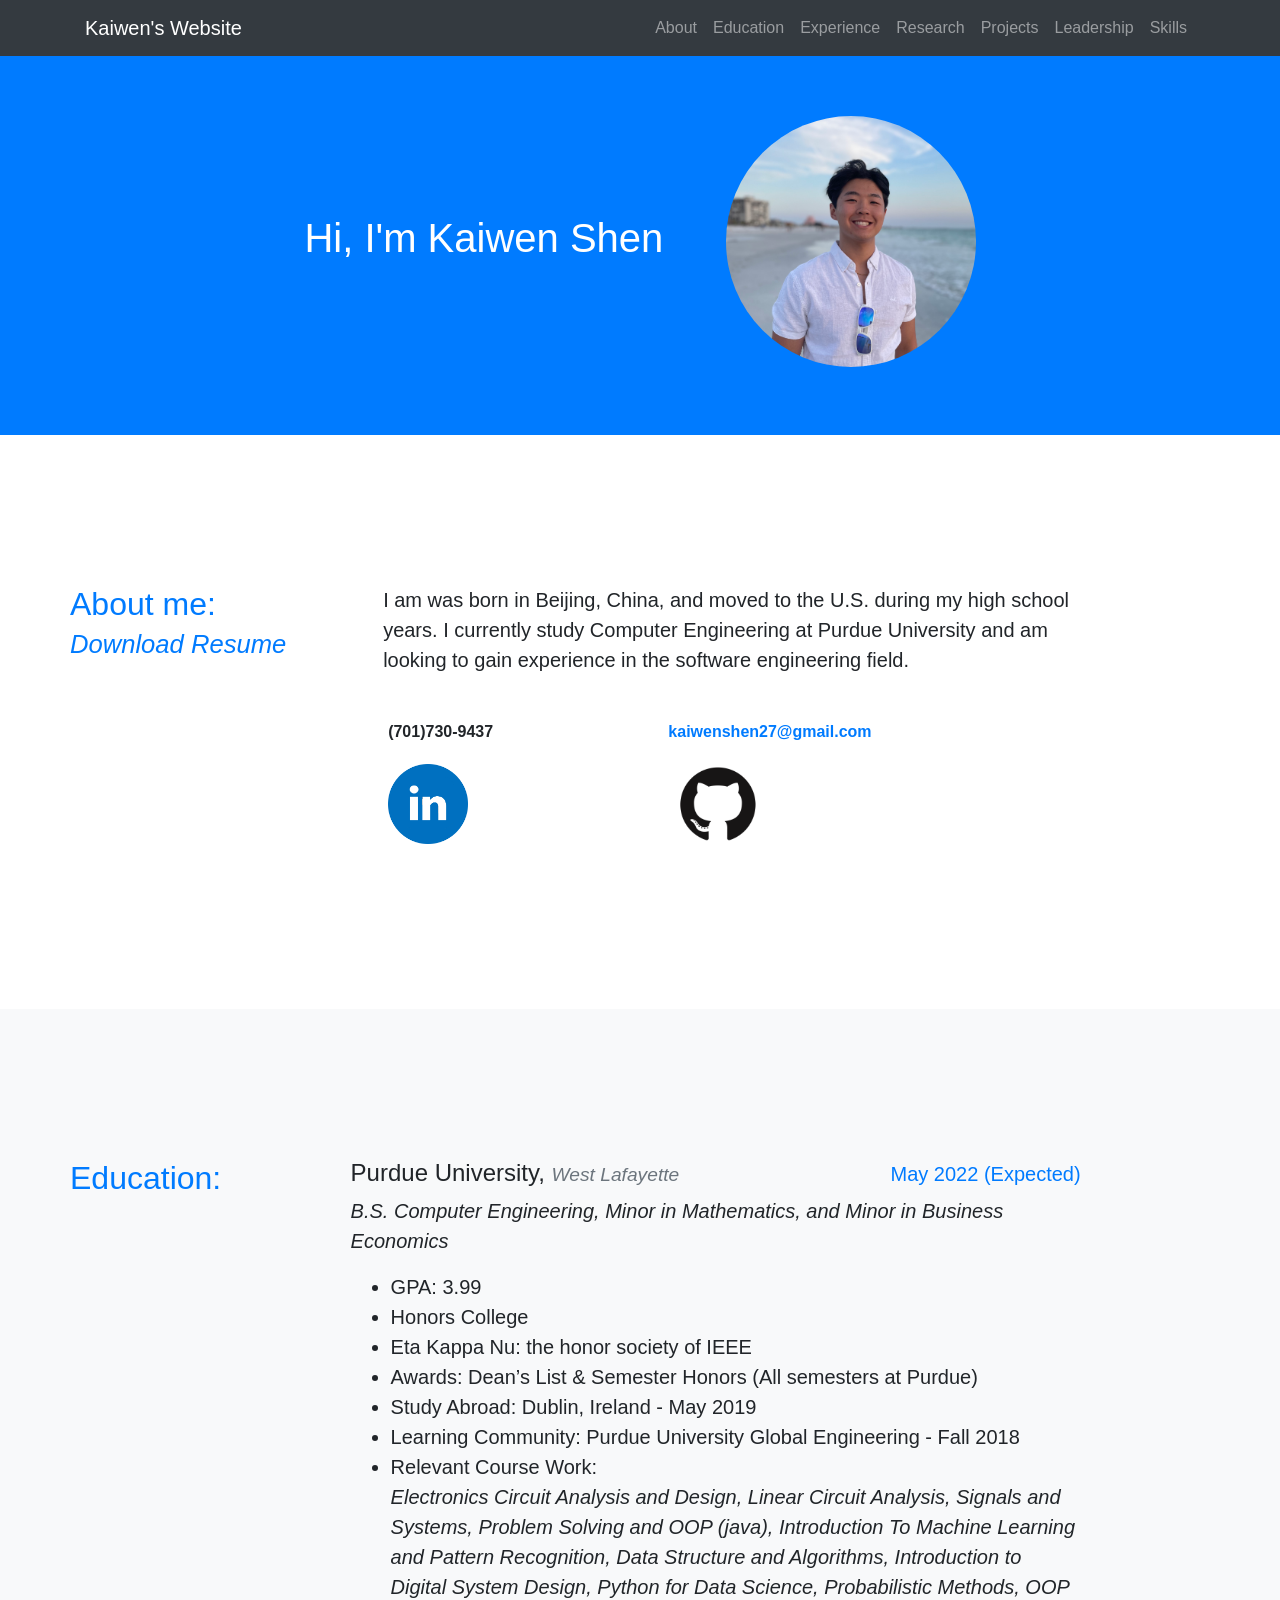
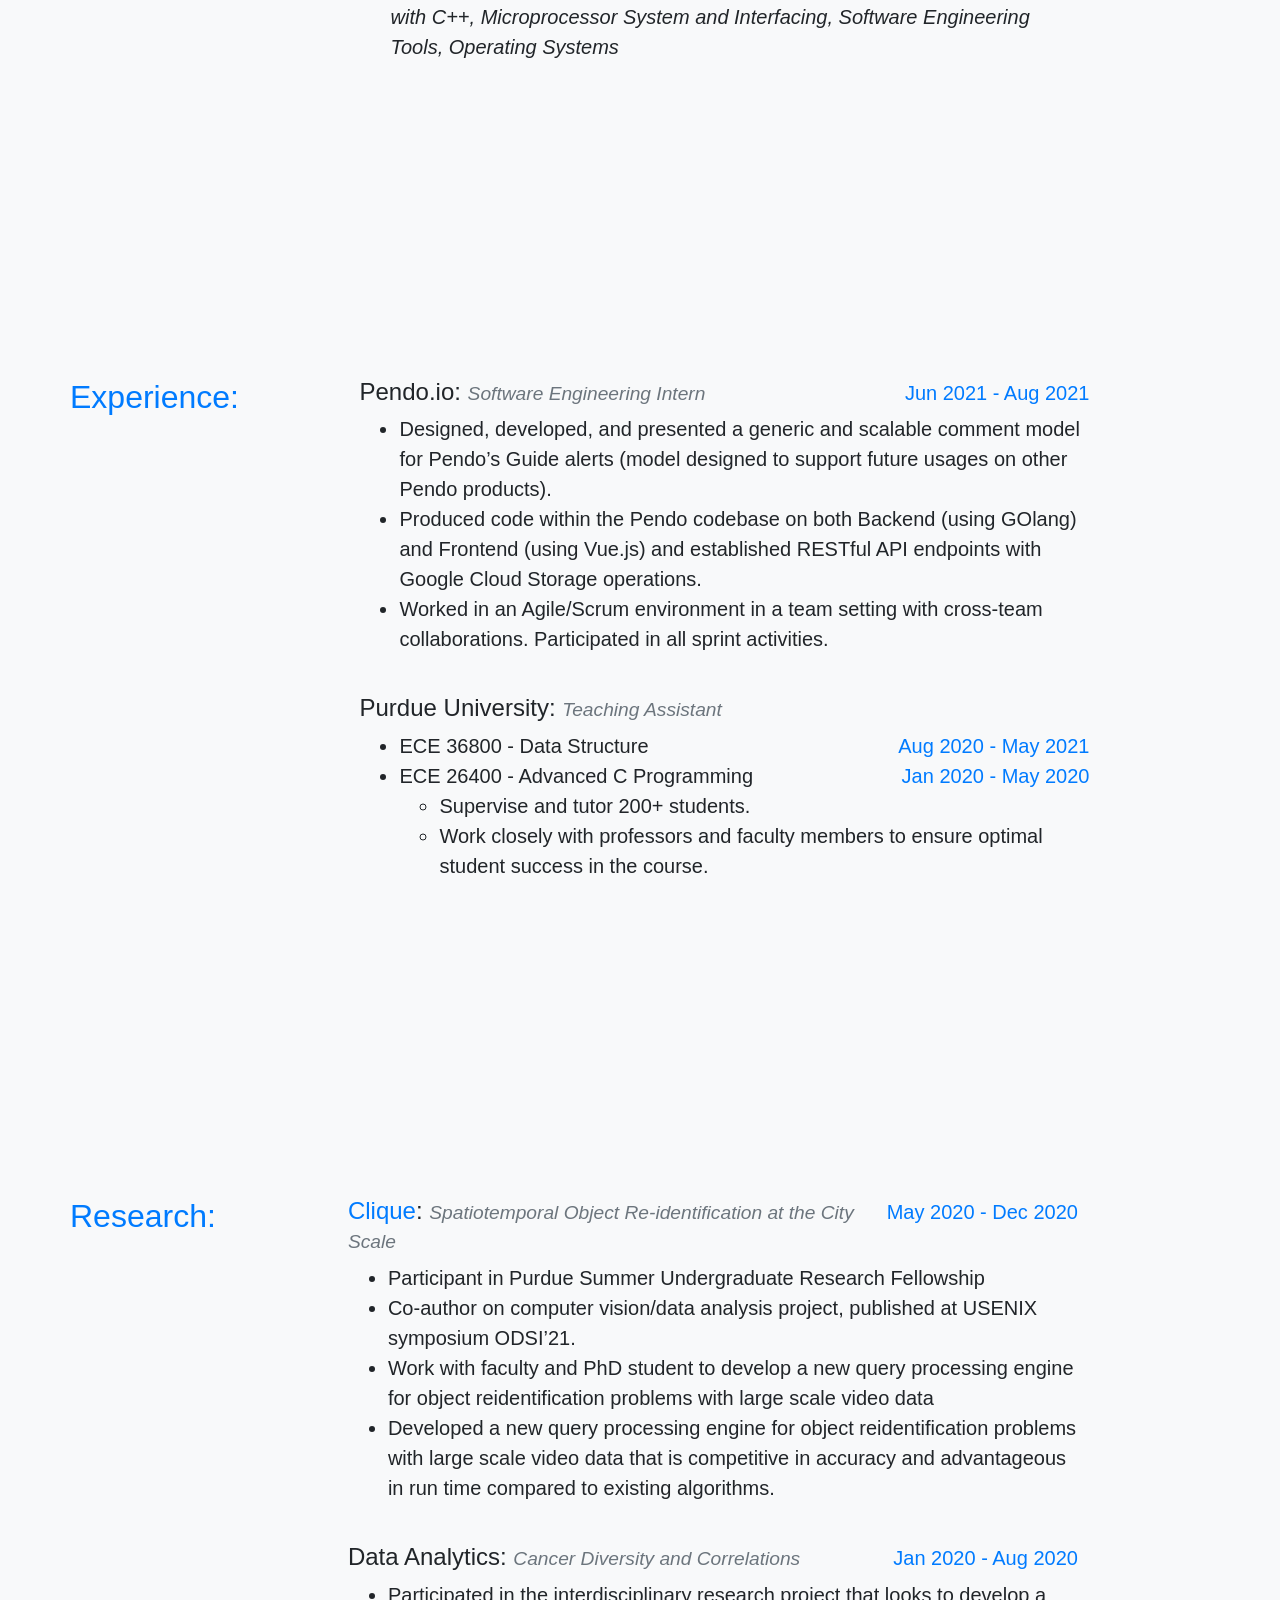
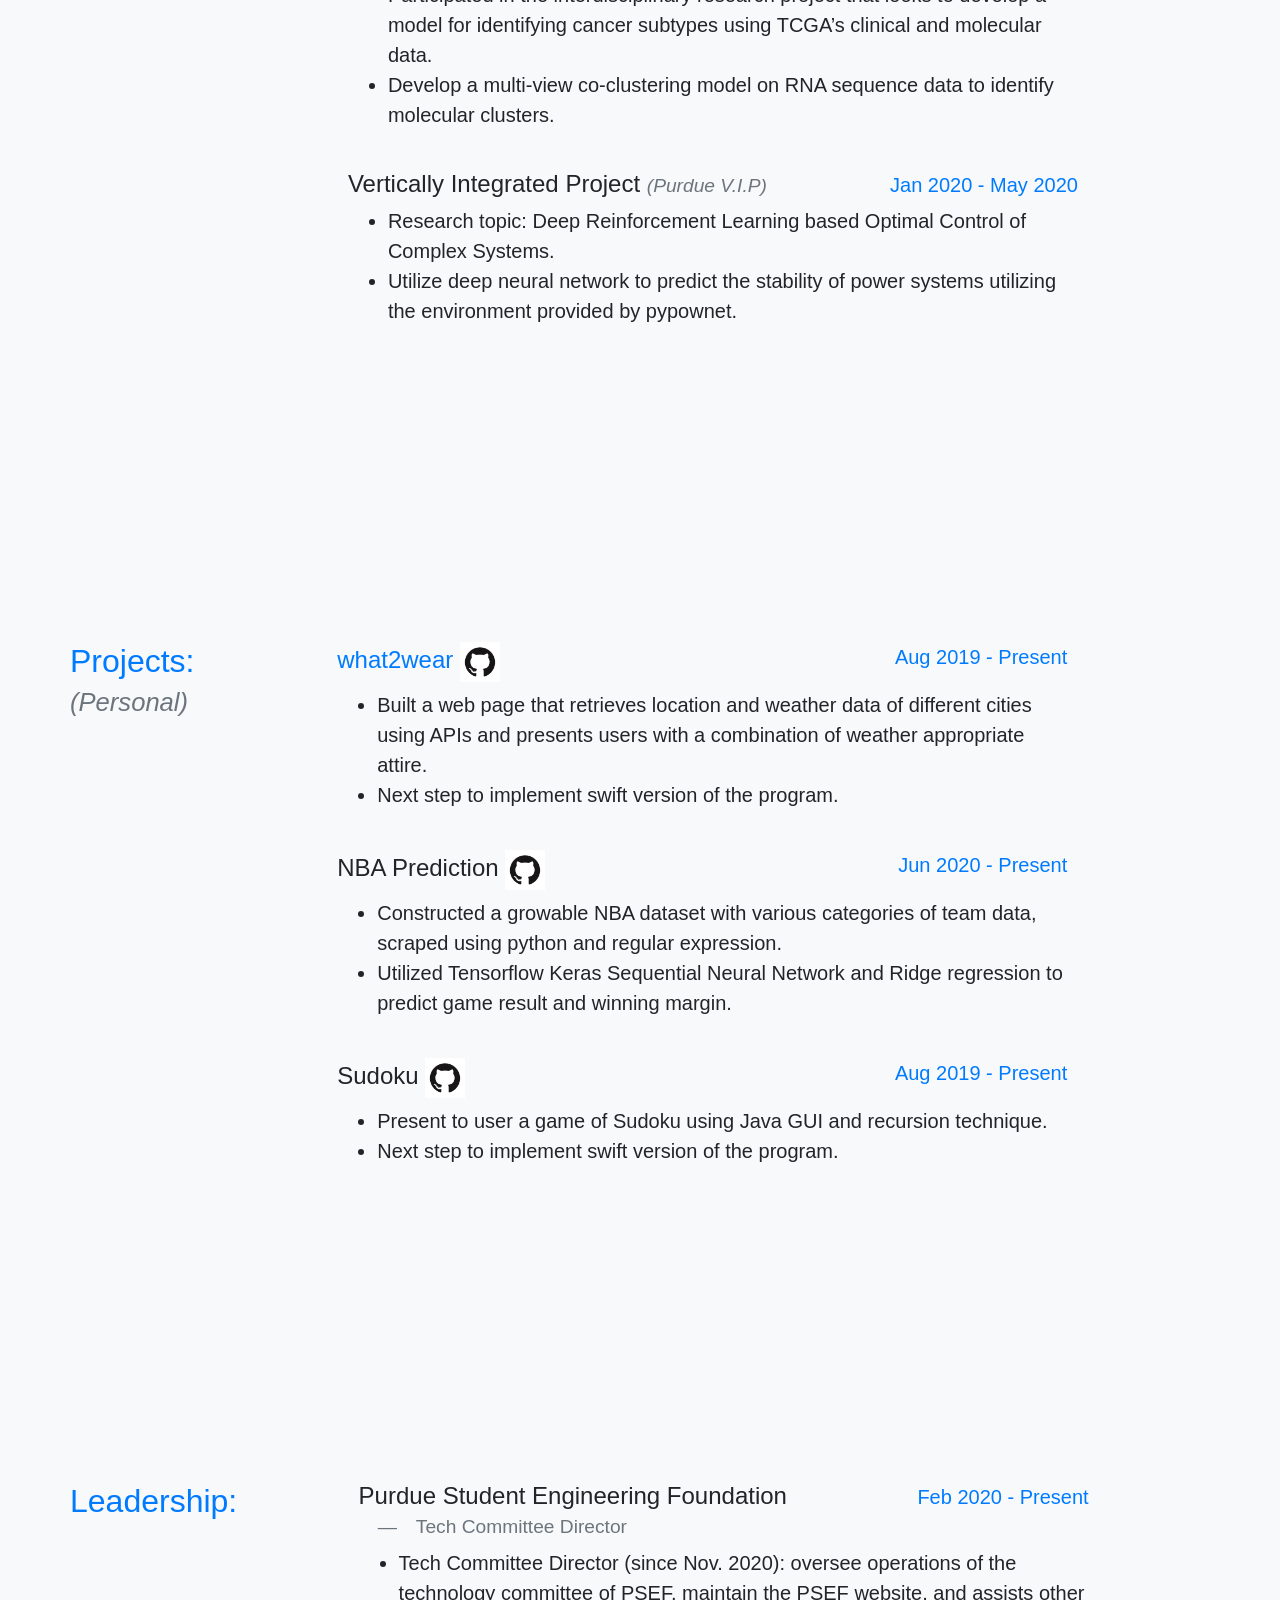
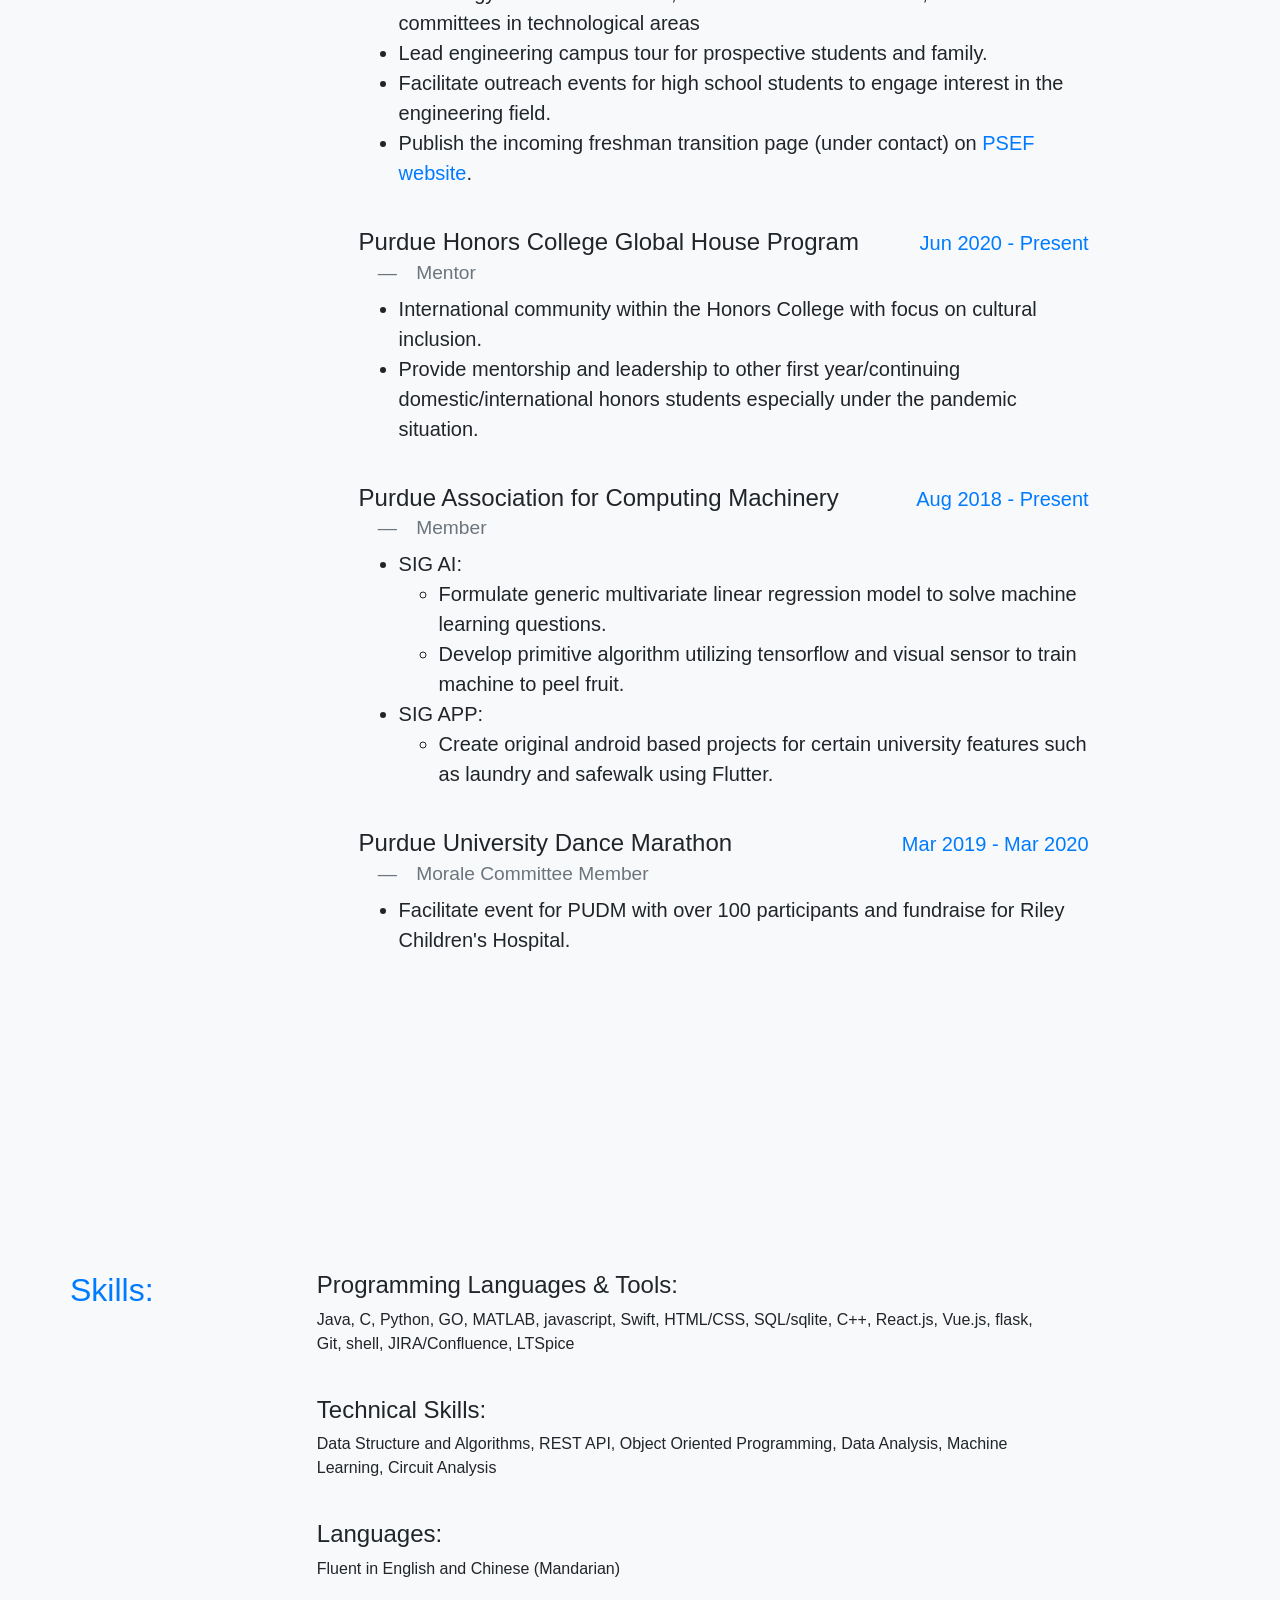
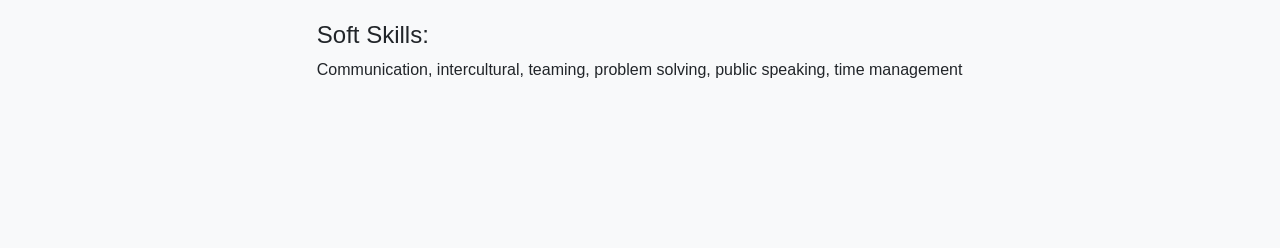
==== index.html @ 3e539818 "organized files" ====
<!DOCTYPE html>
<html lang="en">

<head>

  <meta charset="utf-8">
  <meta name="viewport" content="width=device-width, initial-scale=1, shrink-to-fit=no">
  <meta name="description" content="">
  <meta name="author" content="">

  <title>Kaiwen Shen</title>

  <!-- Bootstrap core CSS -->
  <link href="style/bootstrap.min.css" rel="stylesheet">
  <link href="style/index.css" rel="stylesheet">
  <!-- Custom styles for this template -->
  <link href="style/scrolling-nav.css" rel="stylesheet">

</head>

<body id="page-top">

  <!-- Navigation -->
  <nav class="navbar navbar-expand-lg navbar-dark bg-dark fixed-top" id="mainNav">
    <div class="container">
      <a class="navbar-brand js-scroll-trigger" href="#page-top">Kaiwen's Website</a>
      <button class="navbar-toggler" type="button" data-toggle="collapse" data-target="#navbarResponsive" aria-controls="navbarResponsive" aria-expanded="false" aria-label="Toggle navigation">
        <span class="navbar-toggler-icon"></span>
      </button>
      <div class="collapse navbar-collapse" id="navbarResponsive">
        <ul class="navbar-nav ml-auto">
          <li class="nav-item">
            <a class="nav-link js-scroll-trigger" href="#about">About</a>
          </li>
          <li class="nav-item">
            <a class="nav-link js-scroll-trigger" href="#education">Education</a>
          </li>
          <li class="nav-item">
            <a class="nav-link js-scroll-trigger" href="#experience">Experience</a>
          </li>
          <li class="nav-item">
            <a class="nav-link js-scroll-trigger" href="#research">Research</a>
          </li>
          <li class="nav-item">
            <a class="nav-link js-scroll-trigger" href="#projects">Projects</a>
          </li>
          <li class="nav-item">
            <a class="nav-link js-scroll-trigger" href="#leadership">Leadership</a>
          </li>
          <li class="nav-item">
            <a class="nav-link js-scroll-trigger" href="#skills">Skills</a>
          </li>
        </ul>
      </div>
    </div>
  </nav>

 
  <header class="bg-primary text-white">
    <!--<aside><a href="js/myPic.JPG">
          <img src="js/myPic.JPG" atl="profile image" width = 300 align="right">
          </a></aside>-->
    <div class="container text-center">
      
      <h1> Hi, I'm Kaiwen Shen &emsp;
          <img style="border-radius: 100%;"src="files/profile.jpg" atl="profile image" width=250>
          </h1>
    </div>
  </header>

  <section id="about">
    <div class="container">
      <div class="row">
        <h2 class="text-primary">About me:<br><em><small class="text-secondary"><a href="files/KaiwenShen0821.pdf" download>Download Resume</a></small></em></h2>
        <div class="col-lg-8 mx-auto">
          
          <p class="lead">I am was born in Beijing, China, and moved to the U.S. during my high school years. I currently study Computer Engineering at Purdue University and am looking to gain experience in the software engineering field. </p>
          
          <br>
          <table cellpadding="5" width="800">
            <thead>
              <tr>
                <th>(701)730-9437<emsp></th>
                <th><a href="mailto:kaiwenshen27@gmail.com">kaiwenshen27@gmail.com</a><emsp></th>
              </tr>
              <tr>
                <th><a href="https://www.linkedin.com/in/kaiwenshen1/" target = "_blank"><img src="files/LinkedIn.png" alt = "linkedin logo"width="80"></a><emsp></th>
                <th><a href="https://github.com/k-shen" target = "_blank"><img src="files/github.png" alt="github logo" width="100"></a><emsp></th>
              </tr>
            </thead>
          </table>
        </div>
      </div>
    </div>
  </section>

  <section id="education" class="bg-light">
    <div class="container">
      <div class="row">
        <h2 class="text-primary">Education:</h2>
        <div class="col-lg-8 mx-auto">
          <div class="lead">
            <span class="float-xl-right text-primary">May 2022 (Expected)</span>
            <h4>Purdue University, <em><small class="text-secondary">West Lafayette</small></em></h4>
            <p class="text-left"><em>B.S. Computer Engineering, Minor in Mathematics, and Minor in Business Economics</em></p>
            <div class="lead">
              <ul>
                <li>GPA: 3.99</li>
                <li>Honors College</li>
                <li>Eta Kappa Nu: the honor society of IEEE</li>
                <li>Awards:  Dean’s List & Semester Honors (All semesters at Purdue)</li>
                <li>Study Abroad:  Dublin, Ireland - May 2019</li>
                <li>Learning Community:  Purdue University Global Engineering - Fall 2018</li>
                <li>Relevant Course Work: </li>
                <p><em>Electronics Circuit Analysis and Design, Linear Circuit Analysis, Signals and Systems, Problem Solving and OOP (java), 
                Introduction To Machine Learning and Pattern Recognition, Data Structure and Algorithms, Introduction to Digital System Design, Python for Data Science, 
                Probabilistic Methods, OOP with C++, Microprocessor System and Interfacing, Software Engineering Tools, Operating Systems</em></p>
              </ul>
            </div>
          </div>
        </div>
      </div>
    </div>
  </section>

  <section id="experience" class="bg-light">
    <div class="container">
      <div class="row">
        <h2 class="text-primary">Experience:</h2>
        <div class="col-lg-8 mx-auto">
          <div class="lead">
            <span class="float-xl-right text-primary">Jun 2021 - Aug 2021</span>
            <h4>Pendo.io:  <em><small class="text-secondary">Software Engineering Intern</small></em></h4>
            <ul>
              <li>Designed, developed, and presented a generic and scalable comment model for Pendo’s Guide alerts (model designed to support future usages on other Pendo products).</li>
              <li>Produced code within the Pendo codebase on both Backend (using GOlang) and Frontend (using Vue.js) and established RESTful API endpoints with Google Cloud Storage operations.</li>
              <li>Worked in an Agile/Scrum environment in a team setting with cross-team collaborations. Participated in all sprint activities.</li>
            </ul>
          </div>
          <br>
          <div class="lead">
            <h4>Purdue University:  <em><small class="text-secondary">Teaching Assistant</small></em></h4>
            <ul>
              <li>ECE 36800 - Data Structure <span class="float-xl-right text-primary">Aug 2020 - May 2021</span> </li>
              <li>ECE 26400 - Advanced C Programming <span class="float-xl-right text-primary">Jan 2020 - May 2020</span></li> 
              
              <ul>
                <li>Supervise and tutor 200+ students.</li>
                <li>Work closely with professors and faculty members to ensure optimal student success in the course. </li>
          </div>
        </div>
      </div>
    </div>
  </section>

  <section id="research" class="bg-light">
    <div class="container">
      <div class="row">
        <h2 class="text-primary">Research:</h2>
        <div class="col-lg-8 mx-auto">
          <div class="lead">
            <span class="float-xl-right text-primary">May 2020 - Dec 2020</span>
            <h4><a href="https://arxiv.org/abs/2012.09329" target = "_blank">Clique</a>: <em><small class="text-secondary">Spatiotemporal Object Re-identification at the City Scale</small></em></h4>
            <ul>
              <li>Participant in Purdue Summer Undergraduate Research Fellowship</li>
              <li>Co-author on computer vision/data analysis project, published at USENIX symposium ODSI’21.</li>
              <li>Work with faculty and PhD student to develop a new query processing engine for object reidentification problems with large scale video data</li>
              <li>Developed a new query processing engine for object reidentification problems with large scale video data that is competitive in accuracy and advantageous in run time compared to existing algorithms. </li>
            </ul>
          </div>
          <br>
          <div class="lead">
            <span class="float-xl-right text-primary">Jan 2020 - Aug 2020</span>
            <h4>Data Analytics:  <em><small class="text-secondary">Cancer Diversity and Correlations</small></em></h4>
            
            <ul>
              <li>Participated in the interdisciplinary research project that looks to develop a model for identifying cancer subtypes using TCGA’s clinical and molecular data.</li>
              <li>Develop a multi-view co-clustering model on RNA sequence data to identify molecular clusters.</li>
            </ul>
          </div>
          <br>
          <div class="lead">
            <span class="float-xl-right text-primary">Jan 2020 - May 2020</span>
            <h4>Vertically Integrated Project <em><small class="text-secondary">(Purdue V.I.P)</small></em></h4>
            <ul>
              <li>Research topic: Deep Reinforcement Learning based Optimal Control of Complex Systems. </li>
              <li>Utilize deep neural network to predict the stability of power systems utilizing the environment provided by pypownet. </li>
            </ul>
          </div>
        </div>
      </div>
    </div>
  </section>


  <section id="projects" class="bg-light">
    <div class="container">
      <div class="row">
        <h2 class="text-primary">Projects: <br><em><small class="text-secondary">(Personal)</small></em></h2>
        <div class="col-lg-8 mx-auto">
          <div class="lead">
            <span class="float-xl-right text-primary">Aug 2019 - Present</span>
            <h4><a href='http://www.kaiwenshen.com/what2wear/' target = "_blank">what2wear</a>  <a href="https://github.com/k-shen/what2wear" target = "_blank"><img src="files/github.png" width="40" class="text-center"></a></h4>
            <ul>
              <li>Built a web page that retrieves location and weather data of different cities using APIs and presents users with a combination of weather appropriate attire.</li>
              <li>Next step to implement swift version of the program. </li>
            </ul>
          </div>

          <br>
          <div class="lead">
            <span class="float-xl-right text-primary">Jun 2020 - Present</span>
            <h4>NBA Prediction  <a href="https://github.com/k-shen/NBA_pred" target = "_blank"><img src="files/github.png" width="40" class="text-center"></a></h4>
            <ul>
              <li>Constructed a growable NBA dataset with various categories of team data, scraped using python and regular expression.</li>
              <li>Utilized Tensorflow Keras Sequential Neural Network and Ridge regression to predict game result and winning margin. </li>
            </ul>
          </div>

          <br>
          <div class="lead">
            <span class="float-xl-right text-primary">Aug 2019 - Present</span>
            <h4>Sudoku  <a href="https://github.com/k-shen/Sudoku" target = "_blank"><img src="files/github.png" width="40" class="text-center"></a></h4>
            <ul>
              <li>Present to user a game of Sudoku using Java GUI and recursion technique. </li>
              <li>Next step to implement swift version of the program. </li>
            </ul>
          </div>
        </div>
      </div>
    </div>
  </section>

  <section id="leadership" class="bg-light">
    <div class="container">
      <div class="row">
        <h2 class="text-primary">Leadership:</h2>
        <div class="col-lg-8 mx-auto">
          <div class="lead">
            <span class="float-xl-right text-primary">Feb 2020 - Present</span>
            <h4>Purdue Student Engineering Foundation<br><small class="text-secondary">&emsp;&#8212;&emsp;Tech Committee Director</small></em></h4>
            <ul>
              <li>Tech Committee Director (since Nov. 2020): oversee operations of the technology committee of PSEF, maintain the PSEF website, and assists other committees in technological areas</li>
              <li>Lead engineering campus tour for prospective students and family.</li>
              <li>Facilitate outreach events for high school students to engage interest in the engineering field.</li>
              <li>Publish the incoming freshman transition page (under contact) on <a href="https://engineering.purdue.edu/PSEF/" target = "_blank">PSEF website</a>.</li>
            </ul>
          </div>
          <br>

          <div class="lead">
            <span class="float-xl-right text-primary">Jun 2020 - Present</span>
            <h4>Purdue Honors College Global House Program<br><small class="text-secondary">&emsp;&#8212;&emsp;Mentor</small></em></h4>
            <ul>
              <li>International community within the Honors College with focus on cultural inclusion.</li>
              <li>Provide mentorship and leadership to other first year/continuing domestic/international honors students especially under the pandemic situation. </li>
            </ul>
          </div>
          <br>

          <div class="lead">
            <span class="float-xl-right text-primary">Aug 2018 - Present</span>
            
            <h4>Purdue Association for Computing Machinery<br><small class="text-secondary">&emsp;&#8212;&emsp;Member</small></em></h4>
            <ul>
              <li><strong>SIG AI:</strong> 
              <ul>
                <li>
                  Formulate generic multivariate linear regression model to solve machine learning questions.
                </li>
                <li>Develop primitive algorithm utilizing tensorflow and visual sensor to train machine to peel fruit. </li>
              </ul>
              
              <li><strong>SIG APP:</strong> 
                <ul>
                <li>
                  Create original android based projects for certain university features such as laundry and safewalk using Flutter. 
                </li>
                </ul>
              </li>
            </ul>
          </div>
          <br>
          <div class="lead">
            <span class="float-xl-right text-primary">Mar 2019 - Mar 2020</span>
            <h4>Purdue University Dance Marathon<br><small class="text-secondary">&emsp;&#8212;&emsp;Morale Committee Member</small></em></h4>
            <ul>
              <li>Facilitate event for PUDM with over 100 participants and fundraise for Riley Children's Hospital. </li>
            </ul>
          </div>
        </div>
      </div>
    </div>
  </section>

  <section id="skills" class="bg-light">
    <div class="container">
      <div class="row">
        <h2 class="text-primary">Skills:</h2>
        <div class="col-lg-8 mx-auto">
          
            <h4>Programming Languages & Tools: </h4><p>Java, C, Python, GO, MATLAB, javascript, Swift, HTML/CSS, SQL/sqlite, C++, React.js, Vue.js, flask, Git, shell, JIRA/Confluence, LTSpice</p>
            <br>
            <h4>Technical Skills: </h4><p>Data Structure and Algorithms, REST API, Object Oriented Programming, Data Analysis, Machine Learning, Circuit Analysis</p>
            <br>
            <h4>Languages: </h4><p>Fluent in English and Chinese (Mandarian)</p>
            <br>
            <h4>Soft Skills:</h4><p>Communication, intercultural, teaming, problem solving, public speaking, time management</p>
          </ul>
        </div>
      </div>
    </div>
  </section>
  <!-- Footer -->
  <!--/
  <footer class="py-5 bg-dark">
    <div class="container">
      <p class="m-0 text-center text-white">Copyright &copy; Kaiwen-Shen 2019</p>
    </div>
    /-->
    <!-- /.container -->
  </footer>

  <!-- Bootstrap core JavaScript -->
  <script src="script/jquery.min.js"></script>
  <script src="script/bootstrap.bundle.min.js"></script>

  <!-- Plugin JavaScript -->
  <script src="script/jquery.easing.min.js"></script>

  <!-- Custom JavaScript for this theme -->
  <script src="script/scrolling-nav.js"></script>

</body>

</html>
---- style/index.css ----
body, html{
    margin:0;
    padding:0;
    min-width: fit-content;
    width: 100%;
}
---- style/scrolling-nav.css ----
/*!
 * Start Bootstrap - Scrolling Nav (https://startbootstrap.com/template-overviews/scrolling-nav)
 * Copyright 2013-2019 Start Bootstrap
 * Licensed under MIT (https://github.com/BlackrockDigital/startbootstrap-scrolling-nav/blob/master/LICENSE)
 */
header {
  padding: 116px 0 60px;
}

section {
  padding: 150px 0;
}
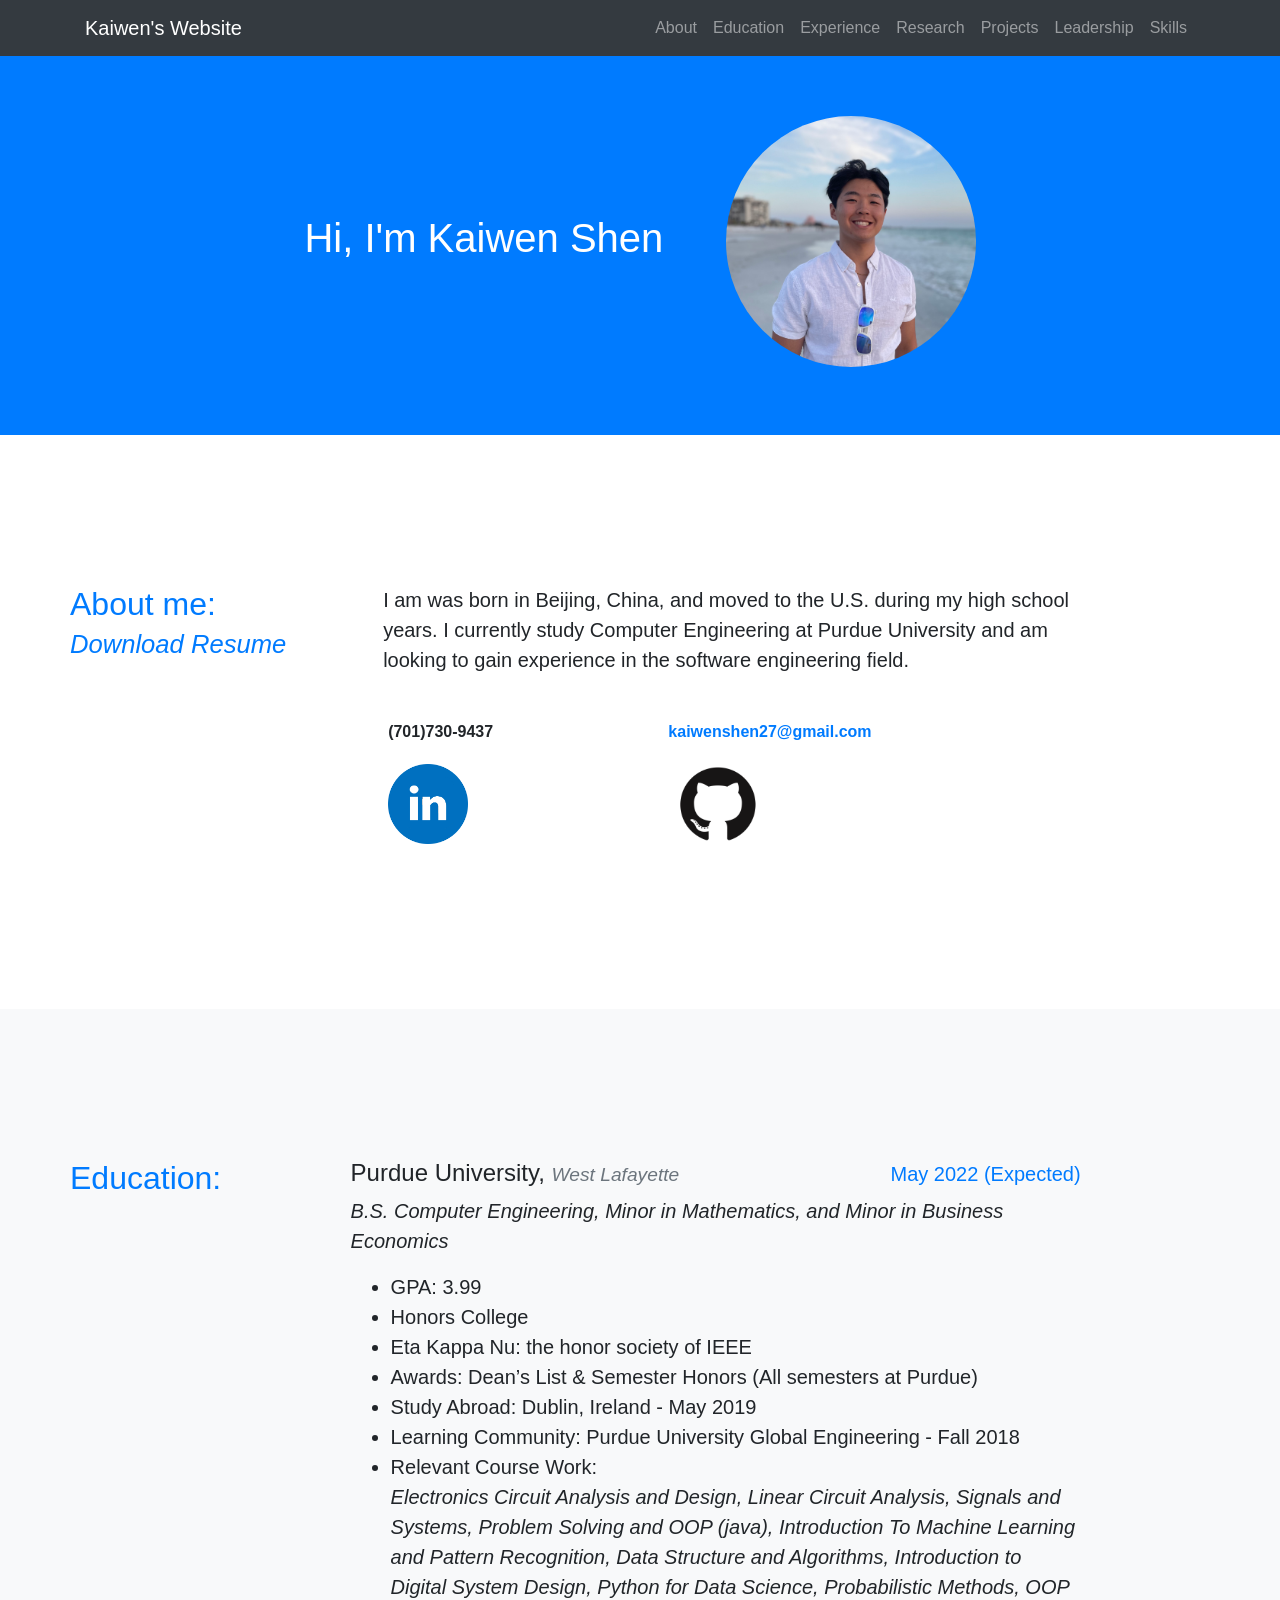
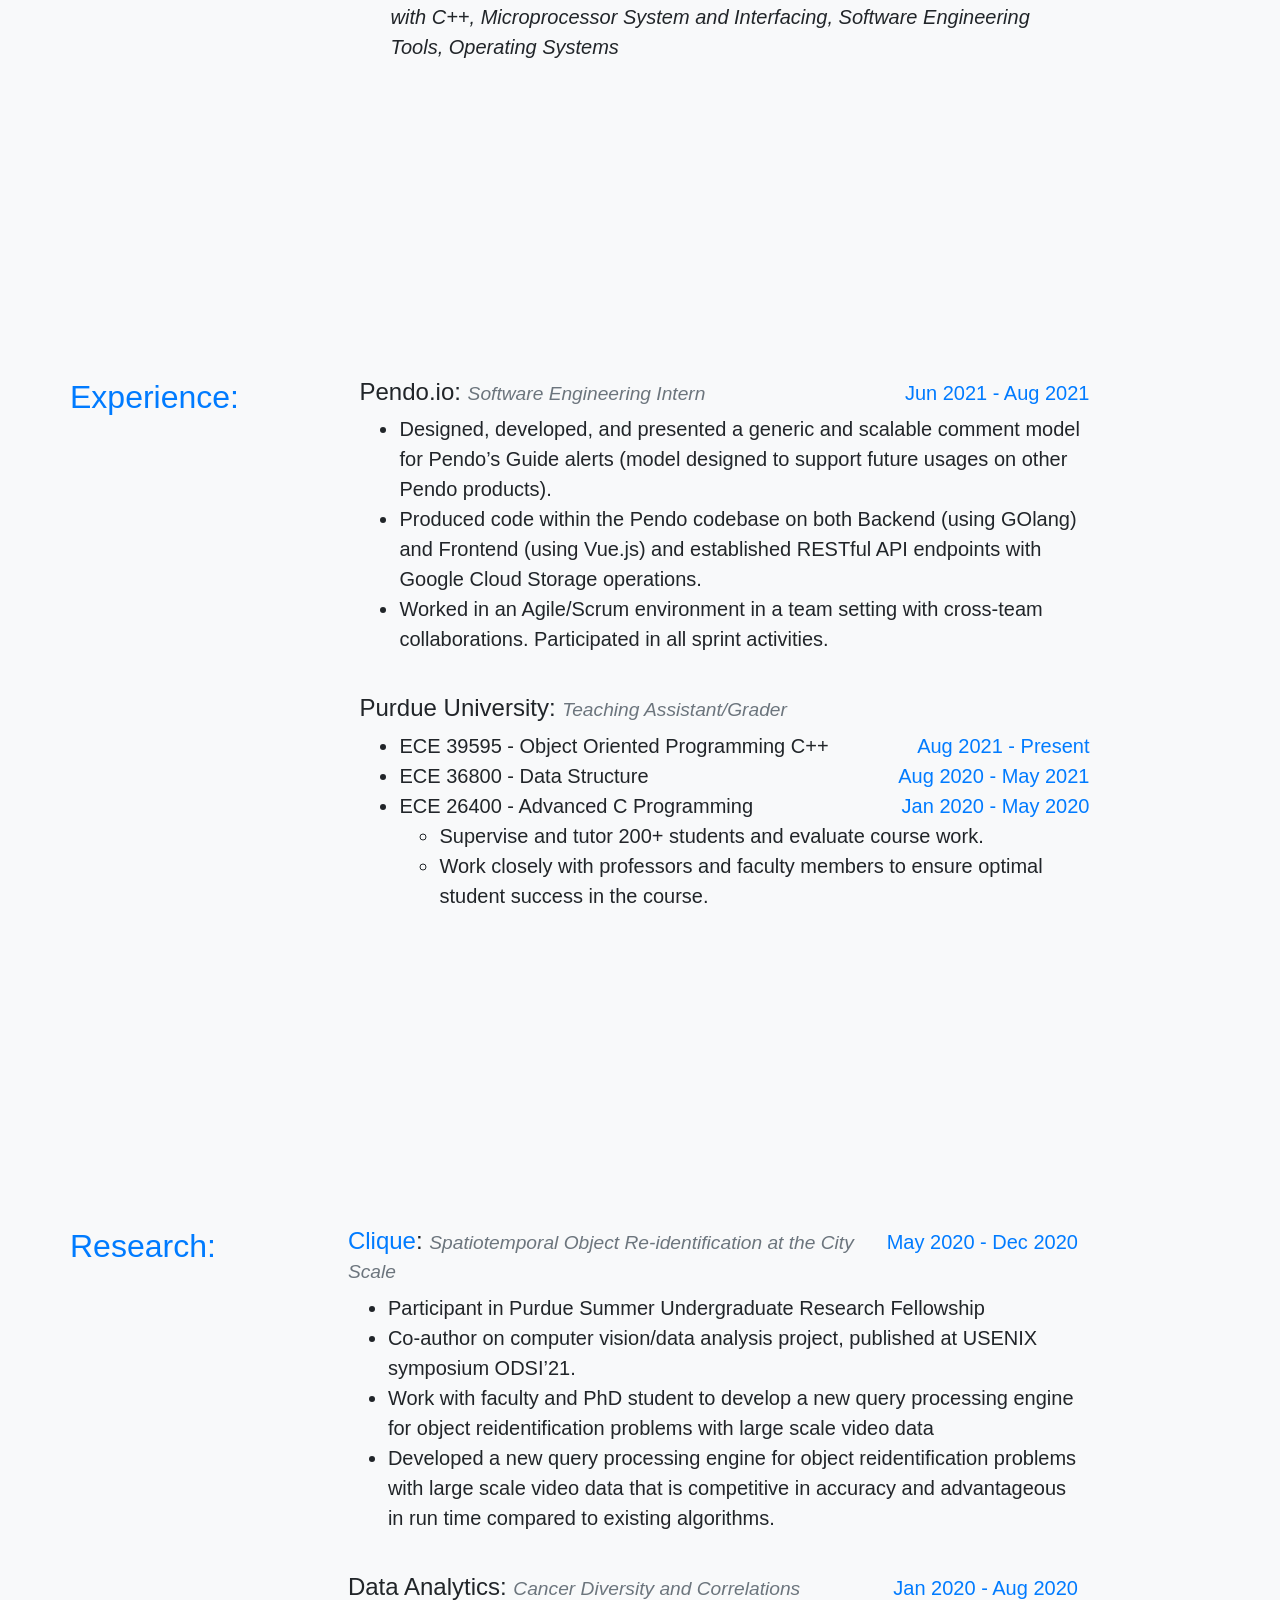
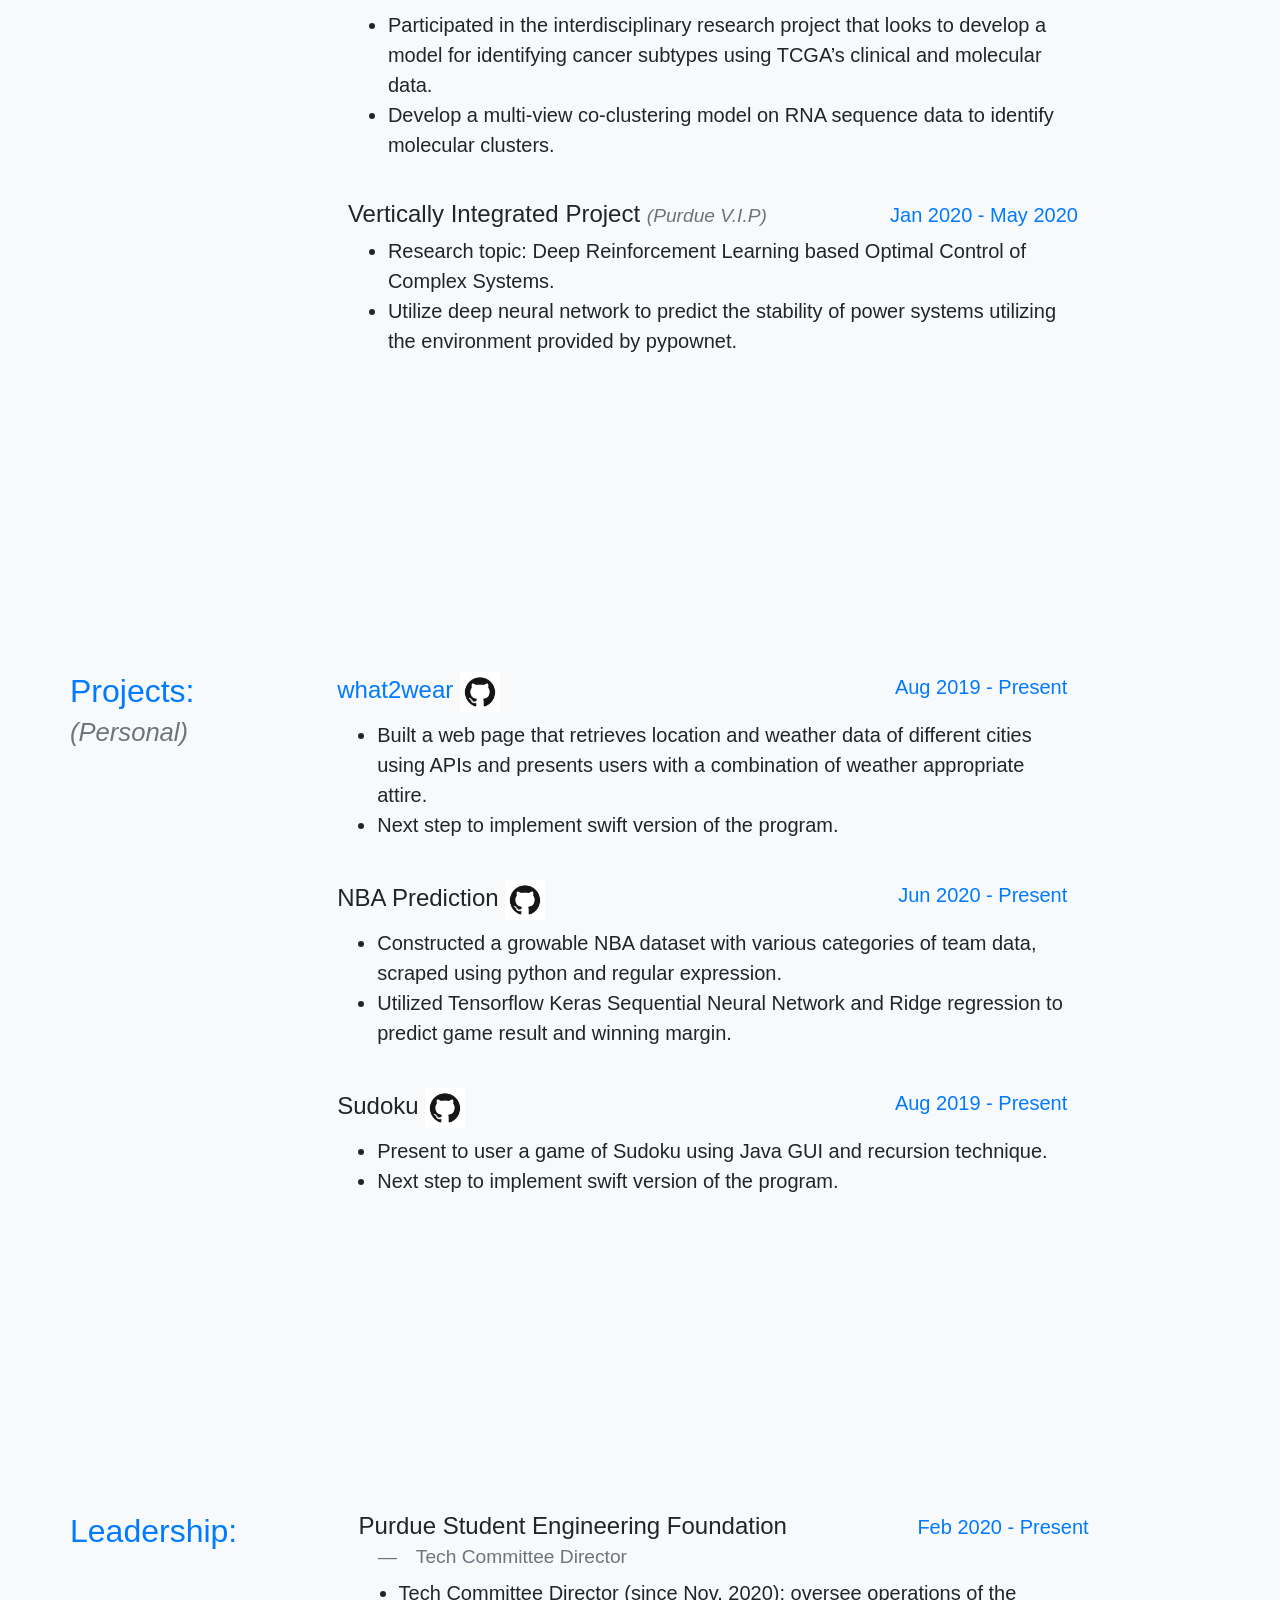
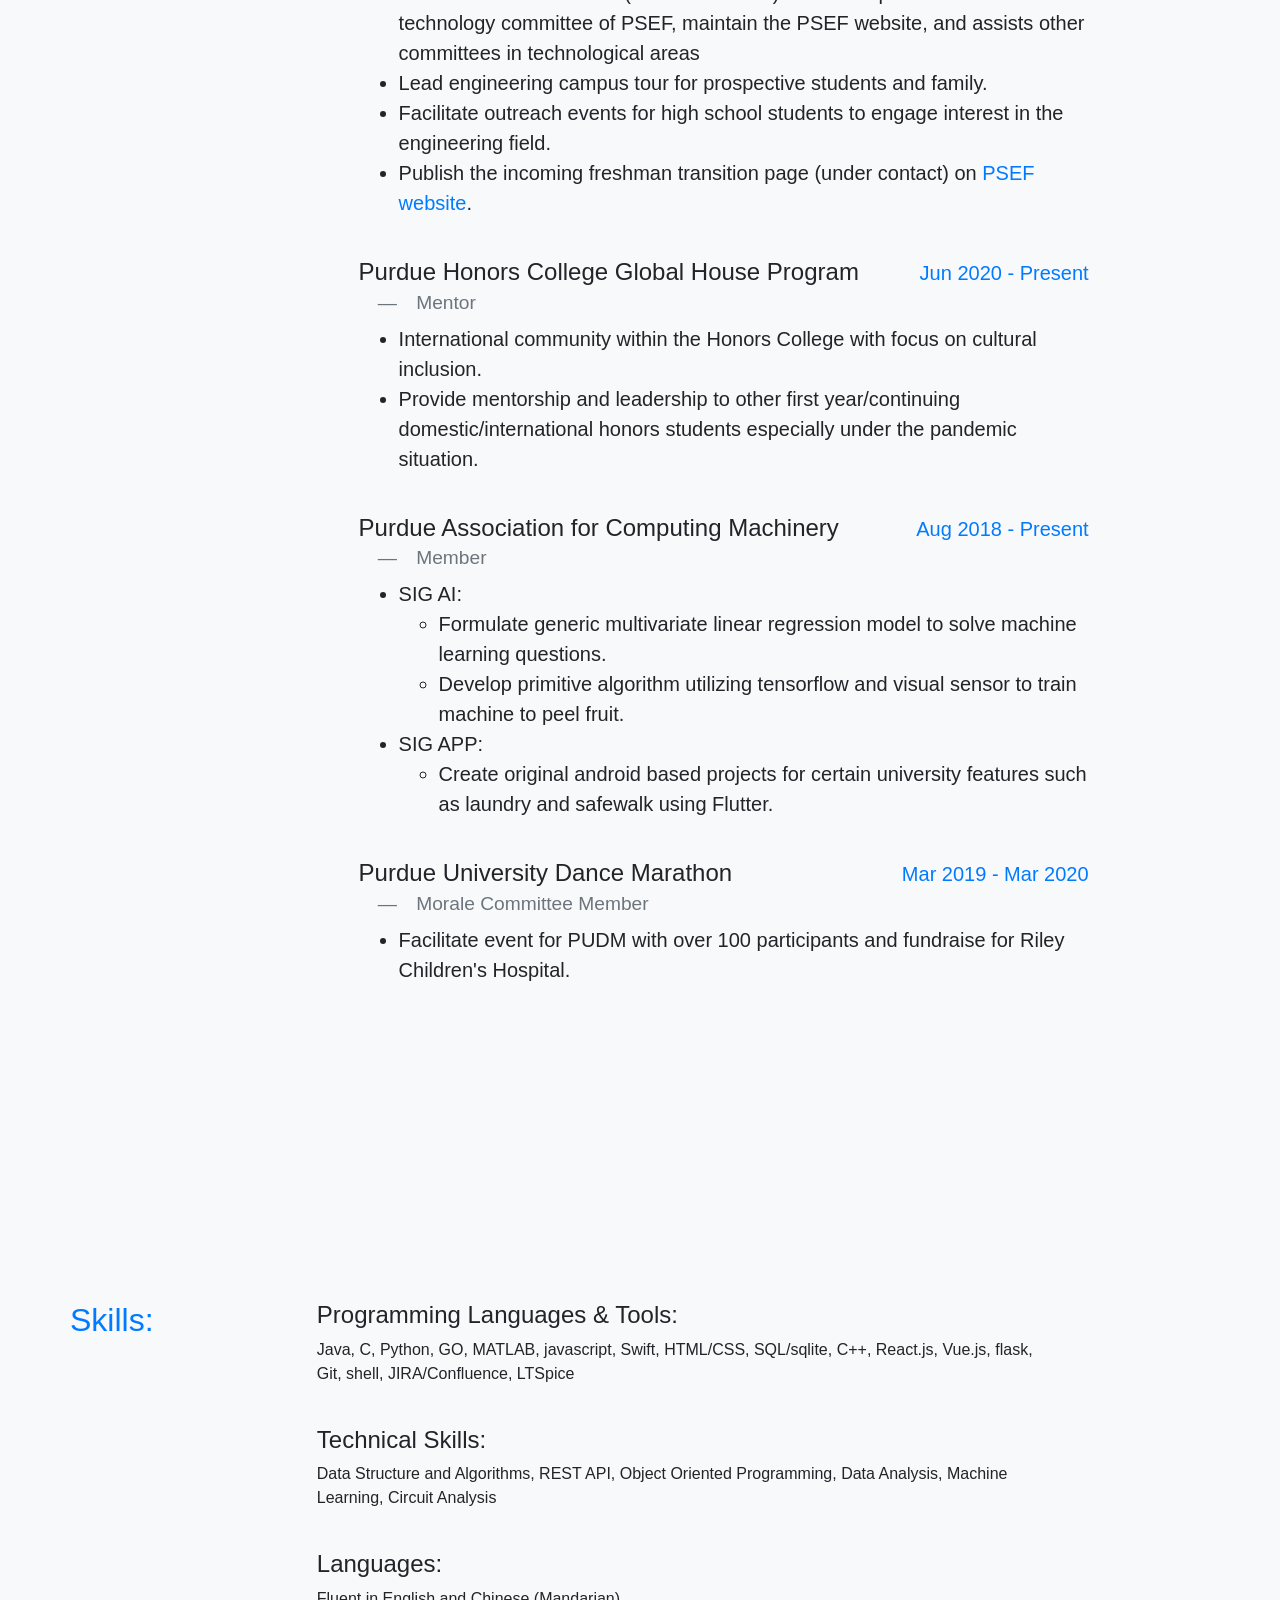
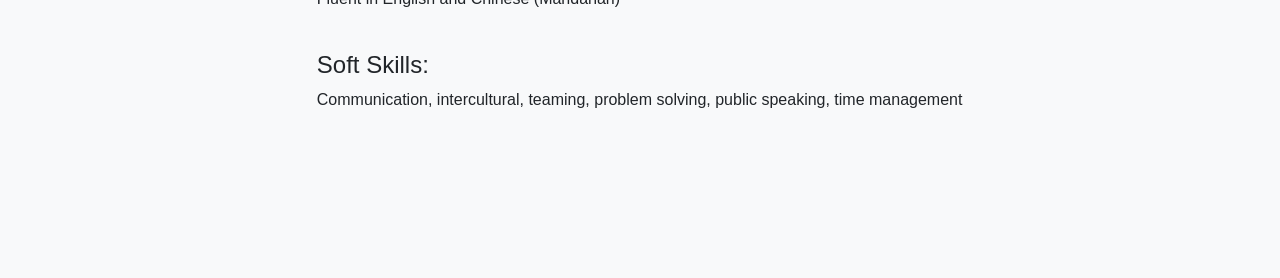
==== commit 0149425b: "updated grader info" ====
--- a/index.html
+++ b/index.html
@@ -139,13 +139,14 @@
           </div>
           <br>
           <div class="lead">
-            <h4>Purdue University:  <em><small class="text-secondary">Teaching Assistant</small></em></h4>
-            <ul>
+            <h4>Purdue University:  <em><small class="text-secondary">Teaching Assistant/Grader</small></em></h4>
+            <ul>
+              <li>ECE 39595 - Object Oriented Programming C++ <span class="float-xl-right text-primary">Aug 2021 - Present</span> </li>
               <li>ECE 36800 - Data Structure <span class="float-xl-right text-primary">Aug 2020 - May 2021</span> </li>
               <li>ECE 26400 - Advanced C Programming <span class="float-xl-right text-primary">Jan 2020 - May 2020</span></li> 
               
               <ul>
-                <li>Supervise and tutor 200+ students.</li>
+                <li>Supervise and tutor 200+ students and evaluate course work.</li>
                 <li>Work closely with professors and faculty members to ensure optimal student success in the course. </li>
           </div>
         </div>
@@ -232,7 +233,7 @@
   </section>
 
   <section id="leadership" class="bg-light">
-    <div class="container">
+<div class="container">
       <div class="row">
         <h2 class="text-primary">Leadership:</h2>
         <div class="col-lg-8 mx-auto">
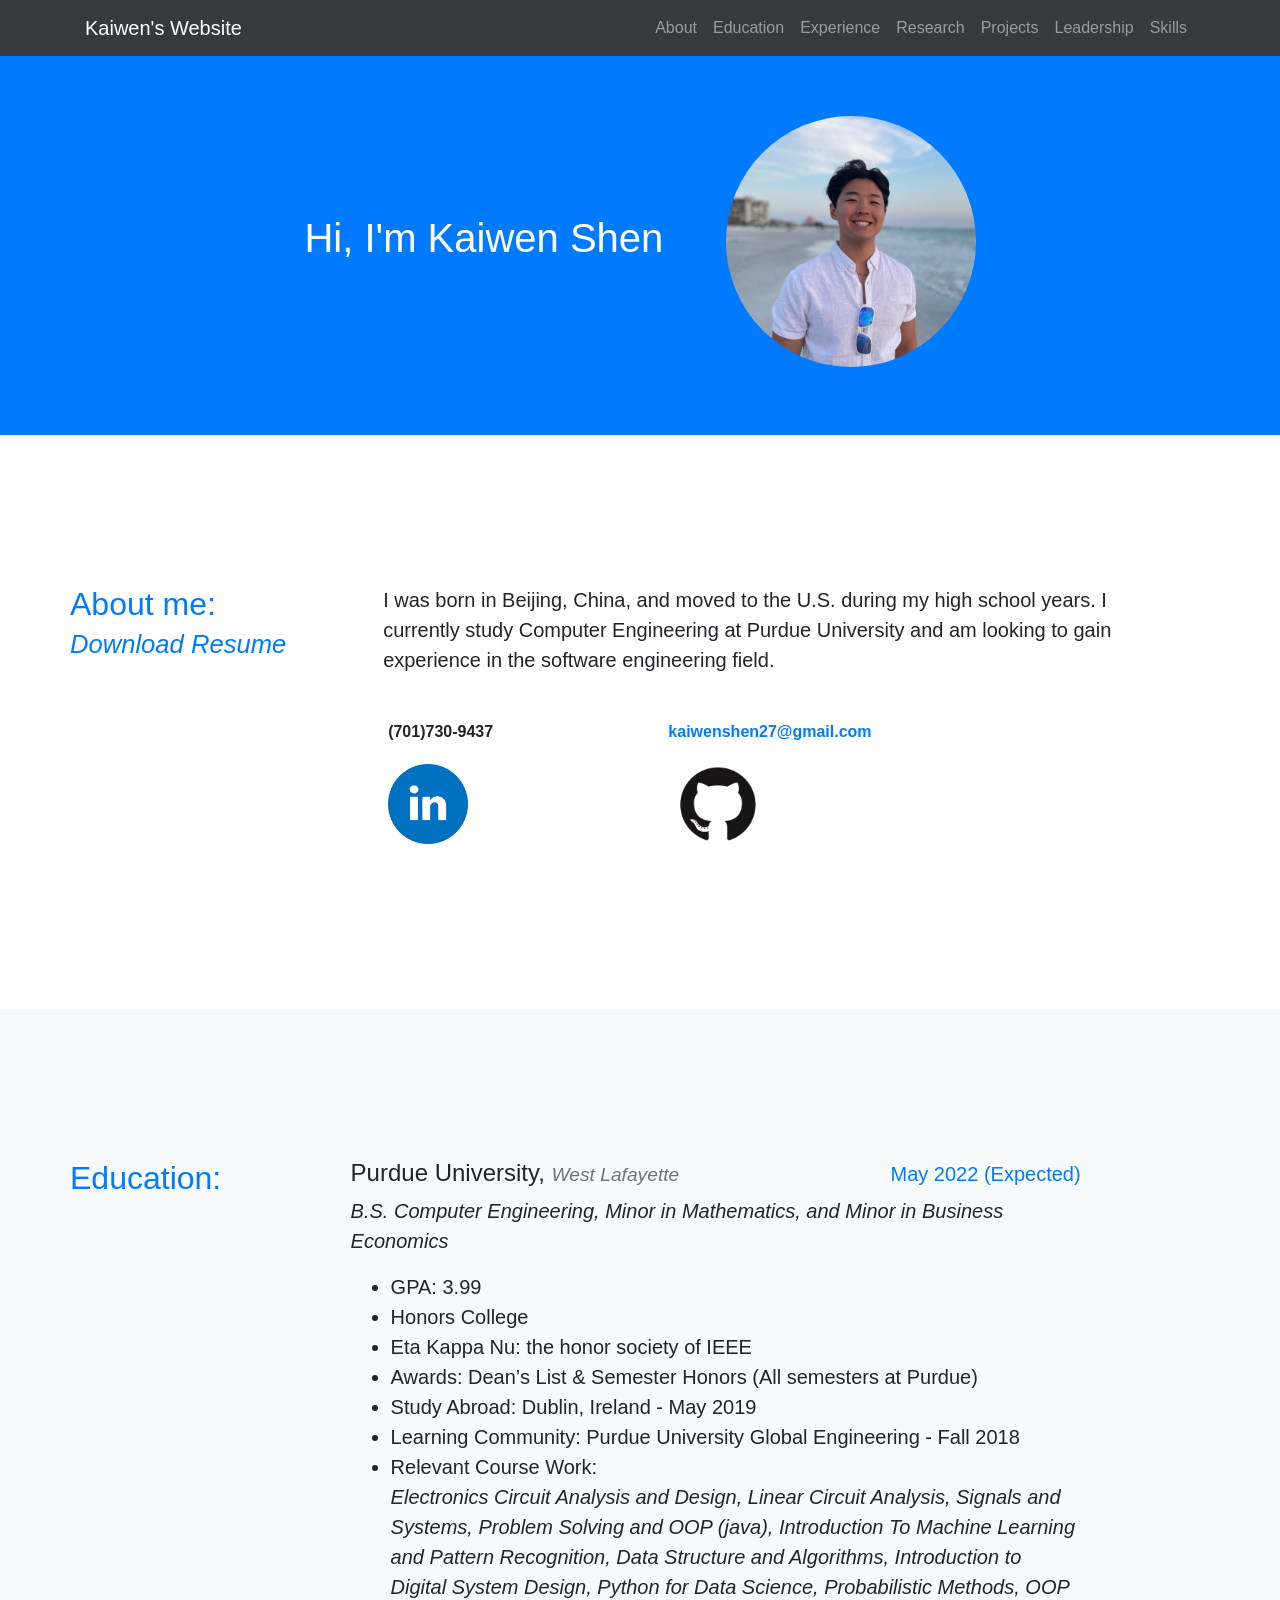
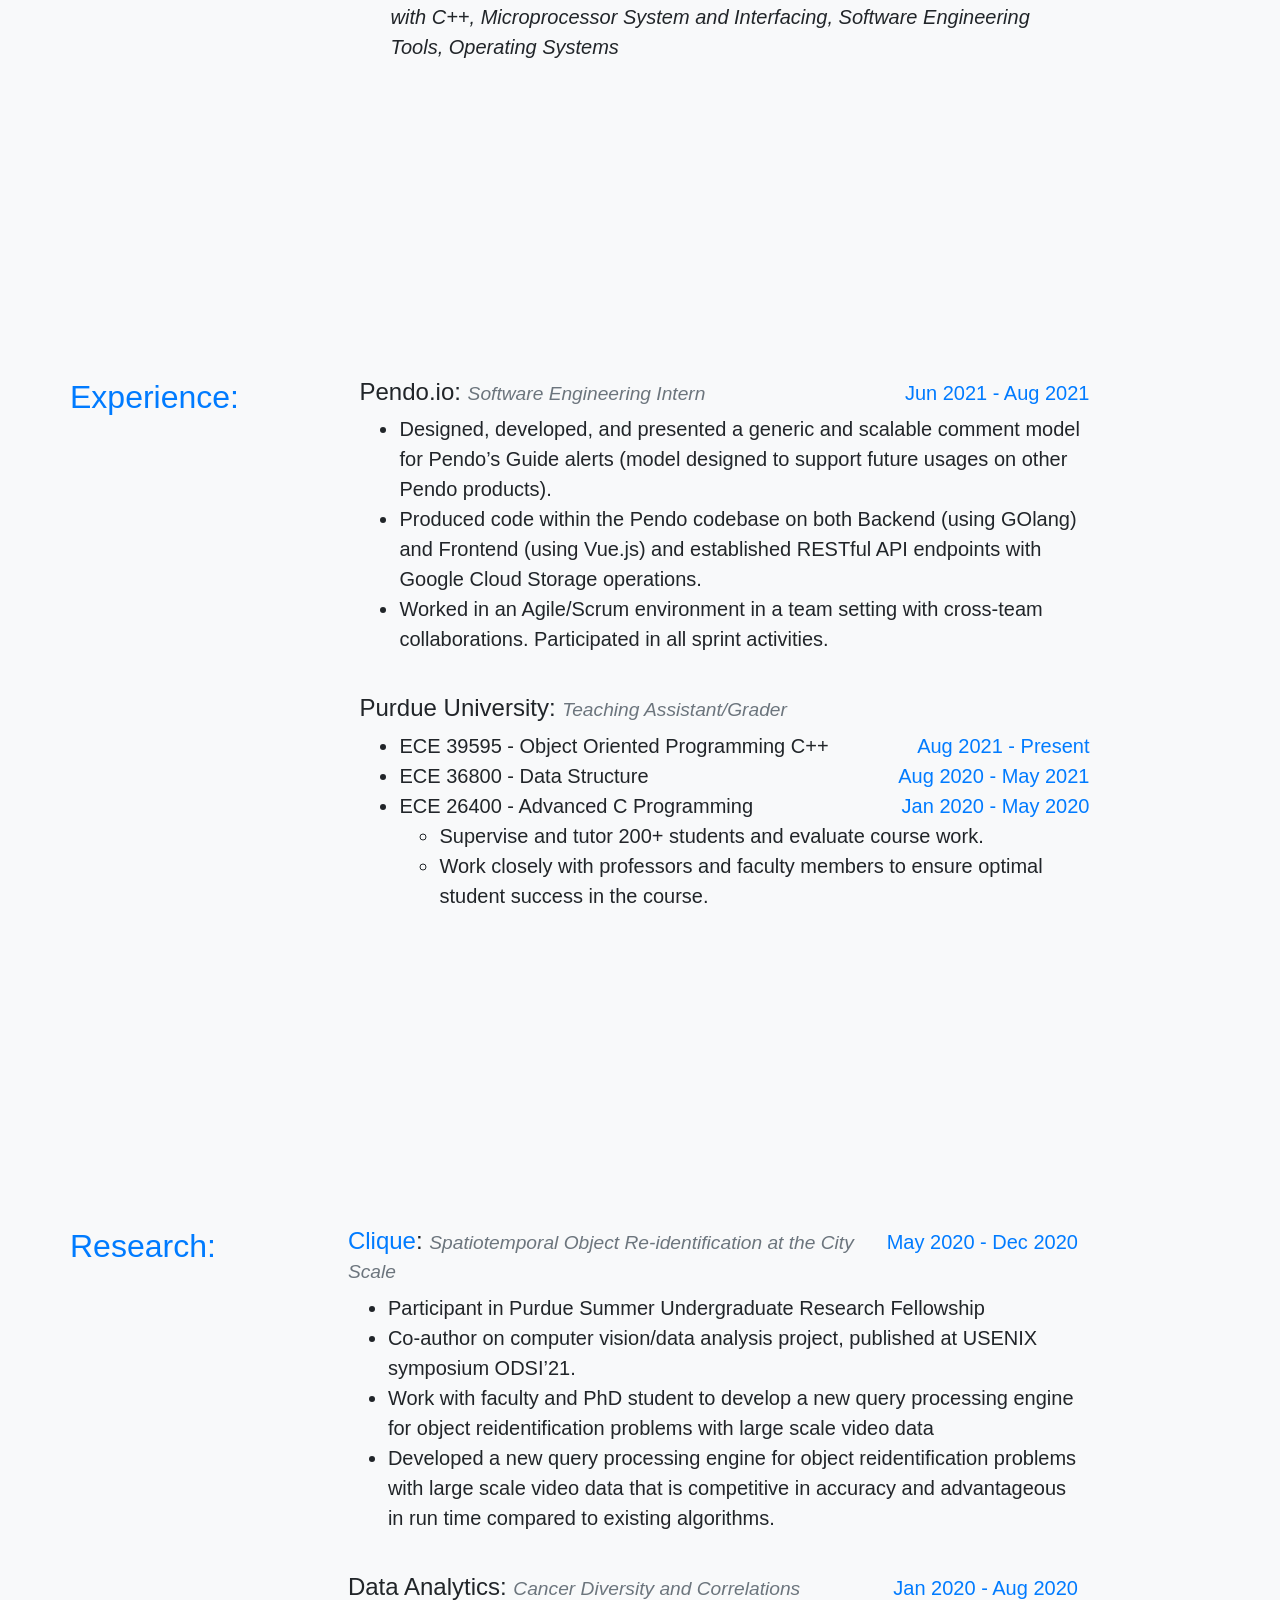
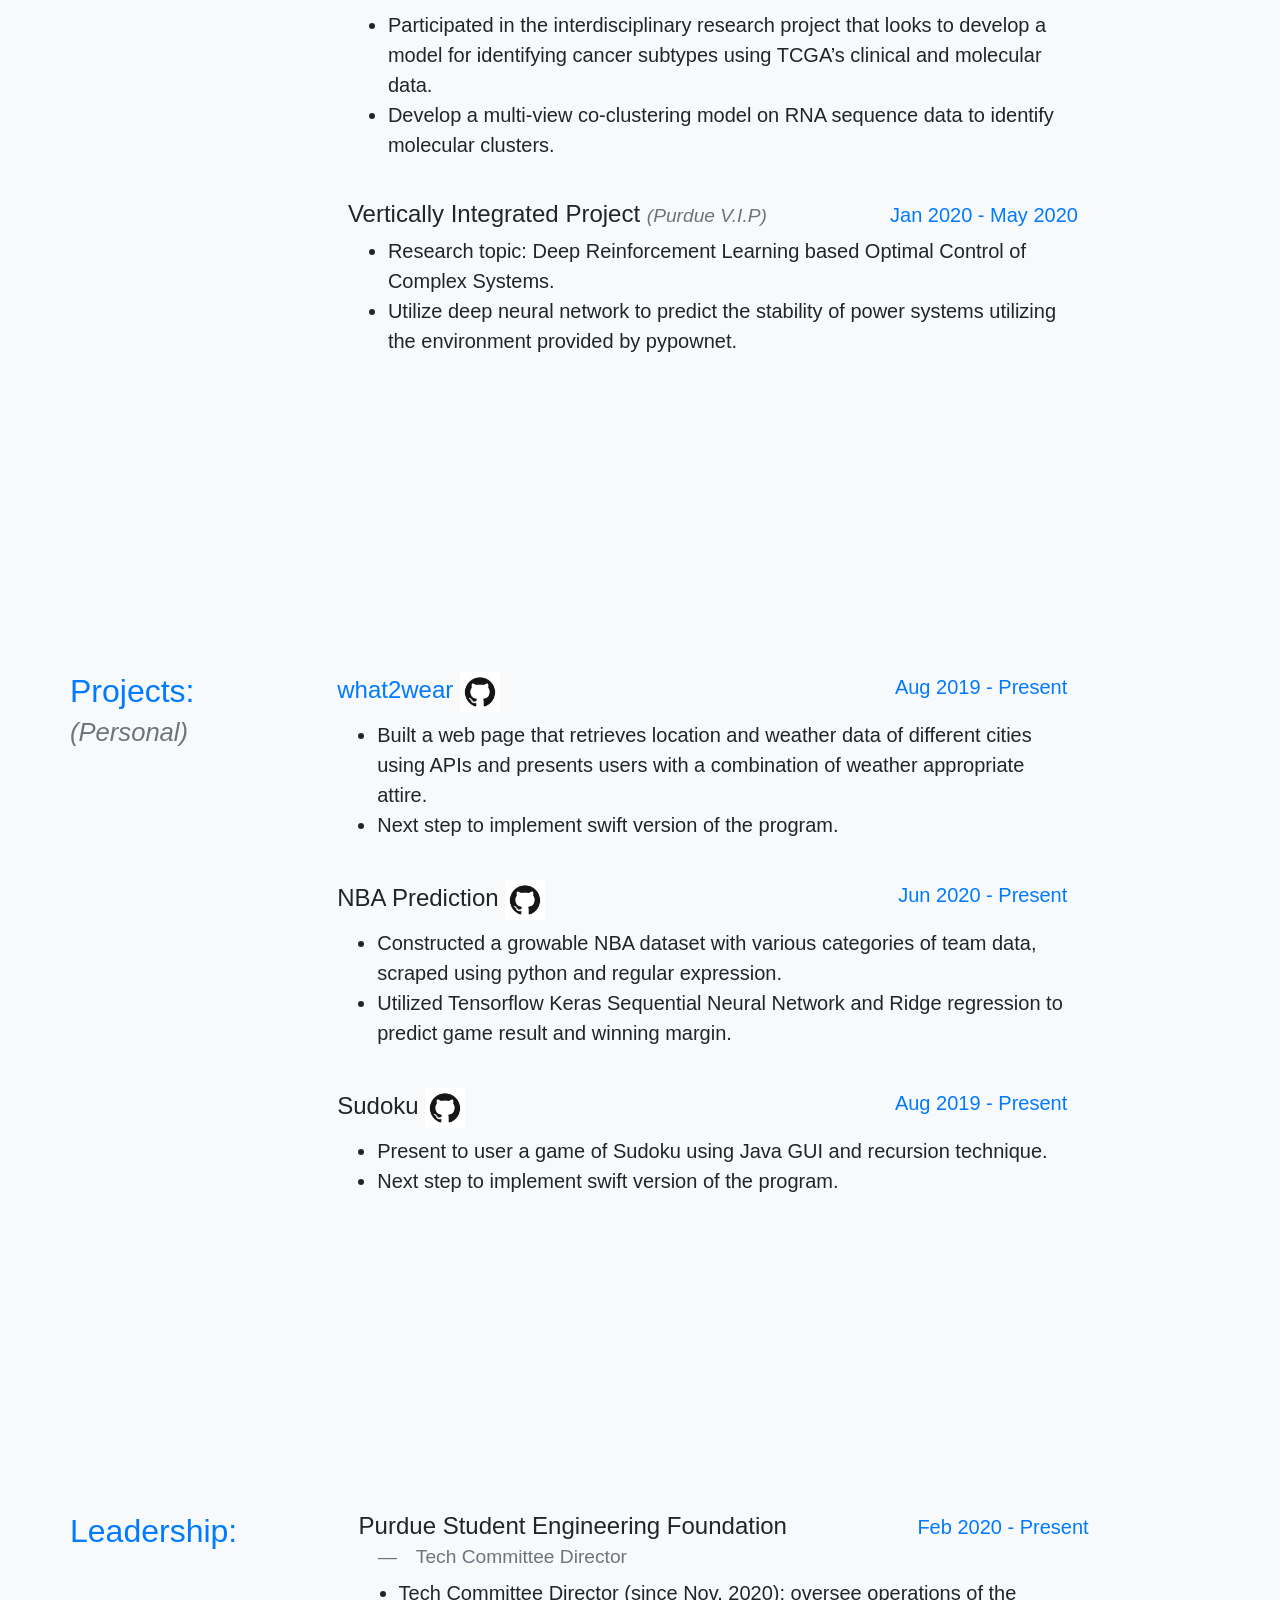
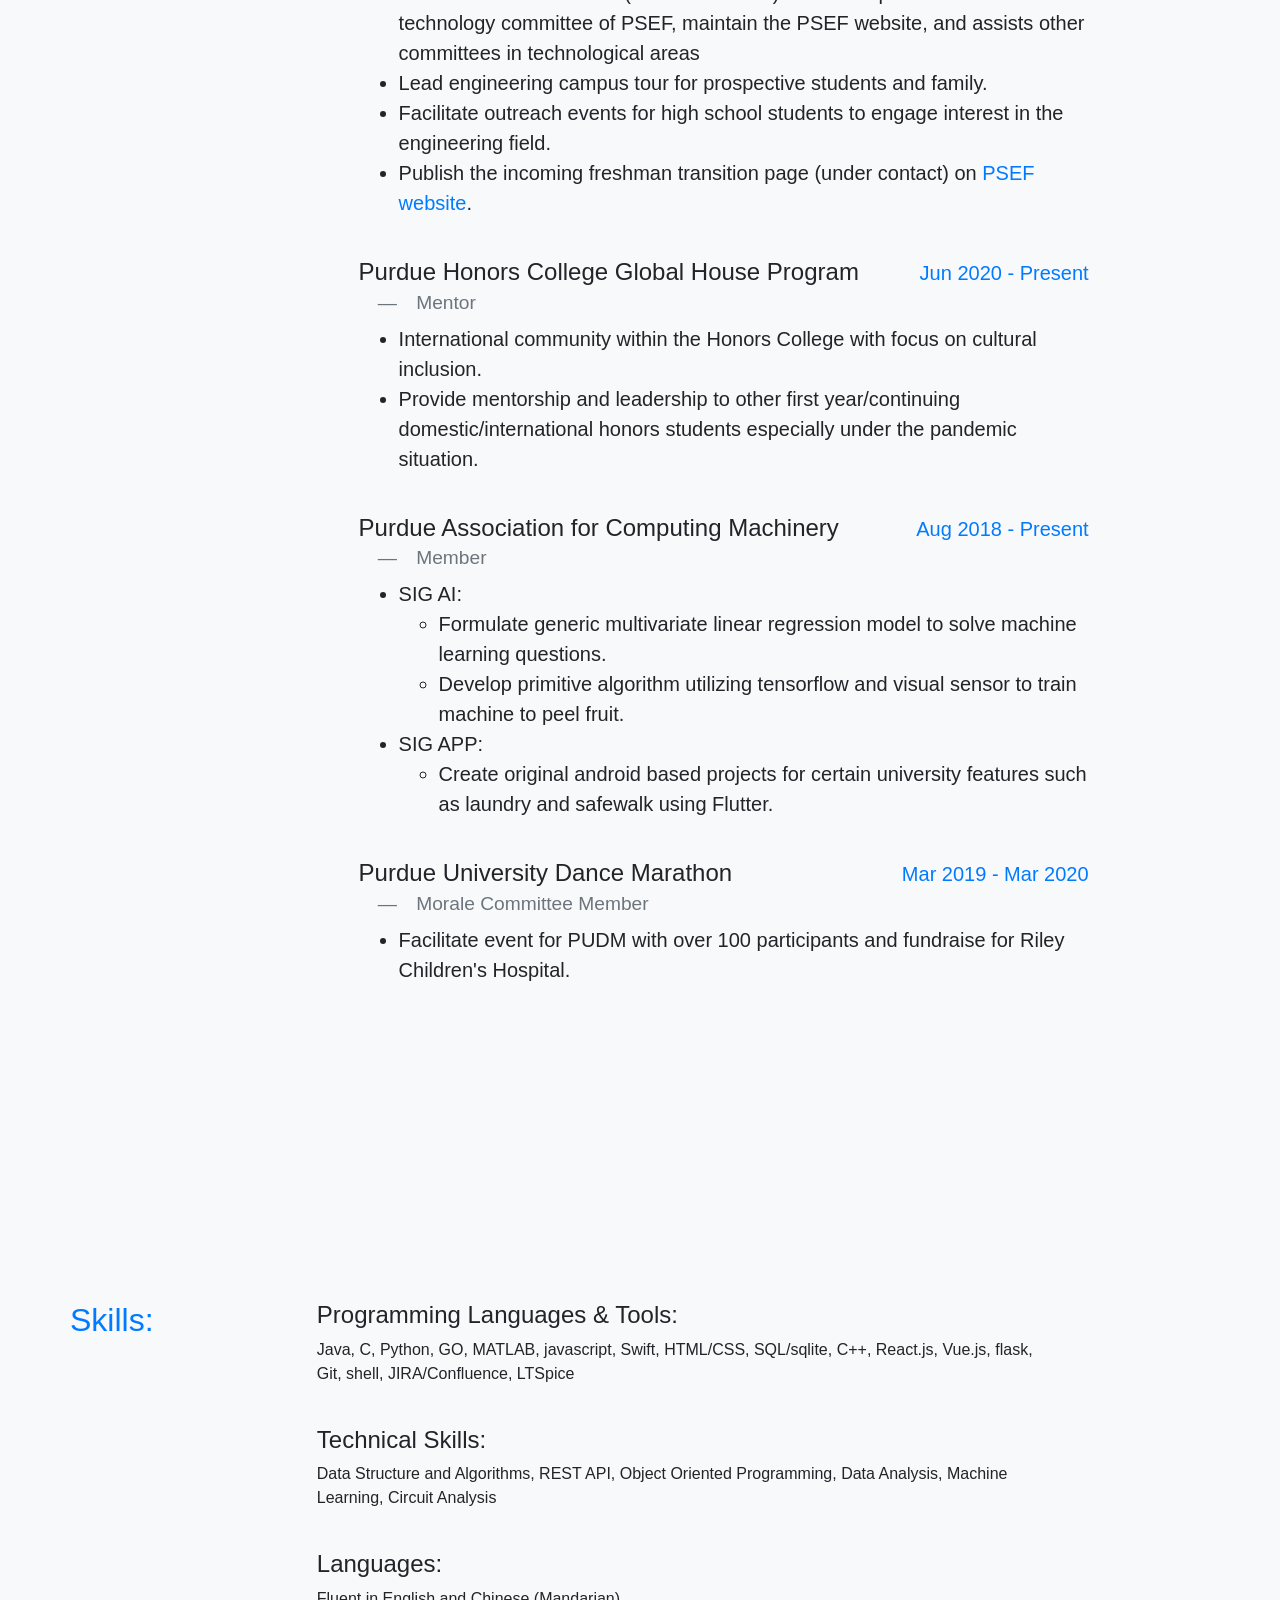
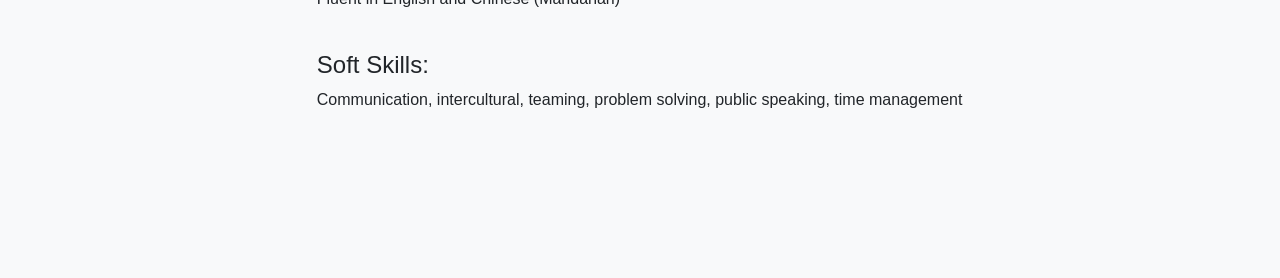
==== commit 04607ab1: "typo" ====
--- a/index.html
+++ b/index.html
@@ -74,7 +74,7 @@
         <h2 class="text-primary">About me:<br><em><small class="text-secondary"><a href="files/KaiwenShen0821.pdf" download>Download Resume</a></small></em></h2>
         <div class="col-lg-8 mx-auto">
           
-          <p class="lead">I am was born in Beijing, China, and moved to the U.S. during my high school years. I currently study Computer Engineering at Purdue University and am looking to gain experience in the software engineering field. </p>
+          <p class="lead">I was born in Beijing, China, and moved to the U.S. during my high school years. I currently study Computer Engineering at Purdue University and am looking to gain experience in the software engineering field. </p>
           
           <br>
           <table cellpadding="5" width="800">
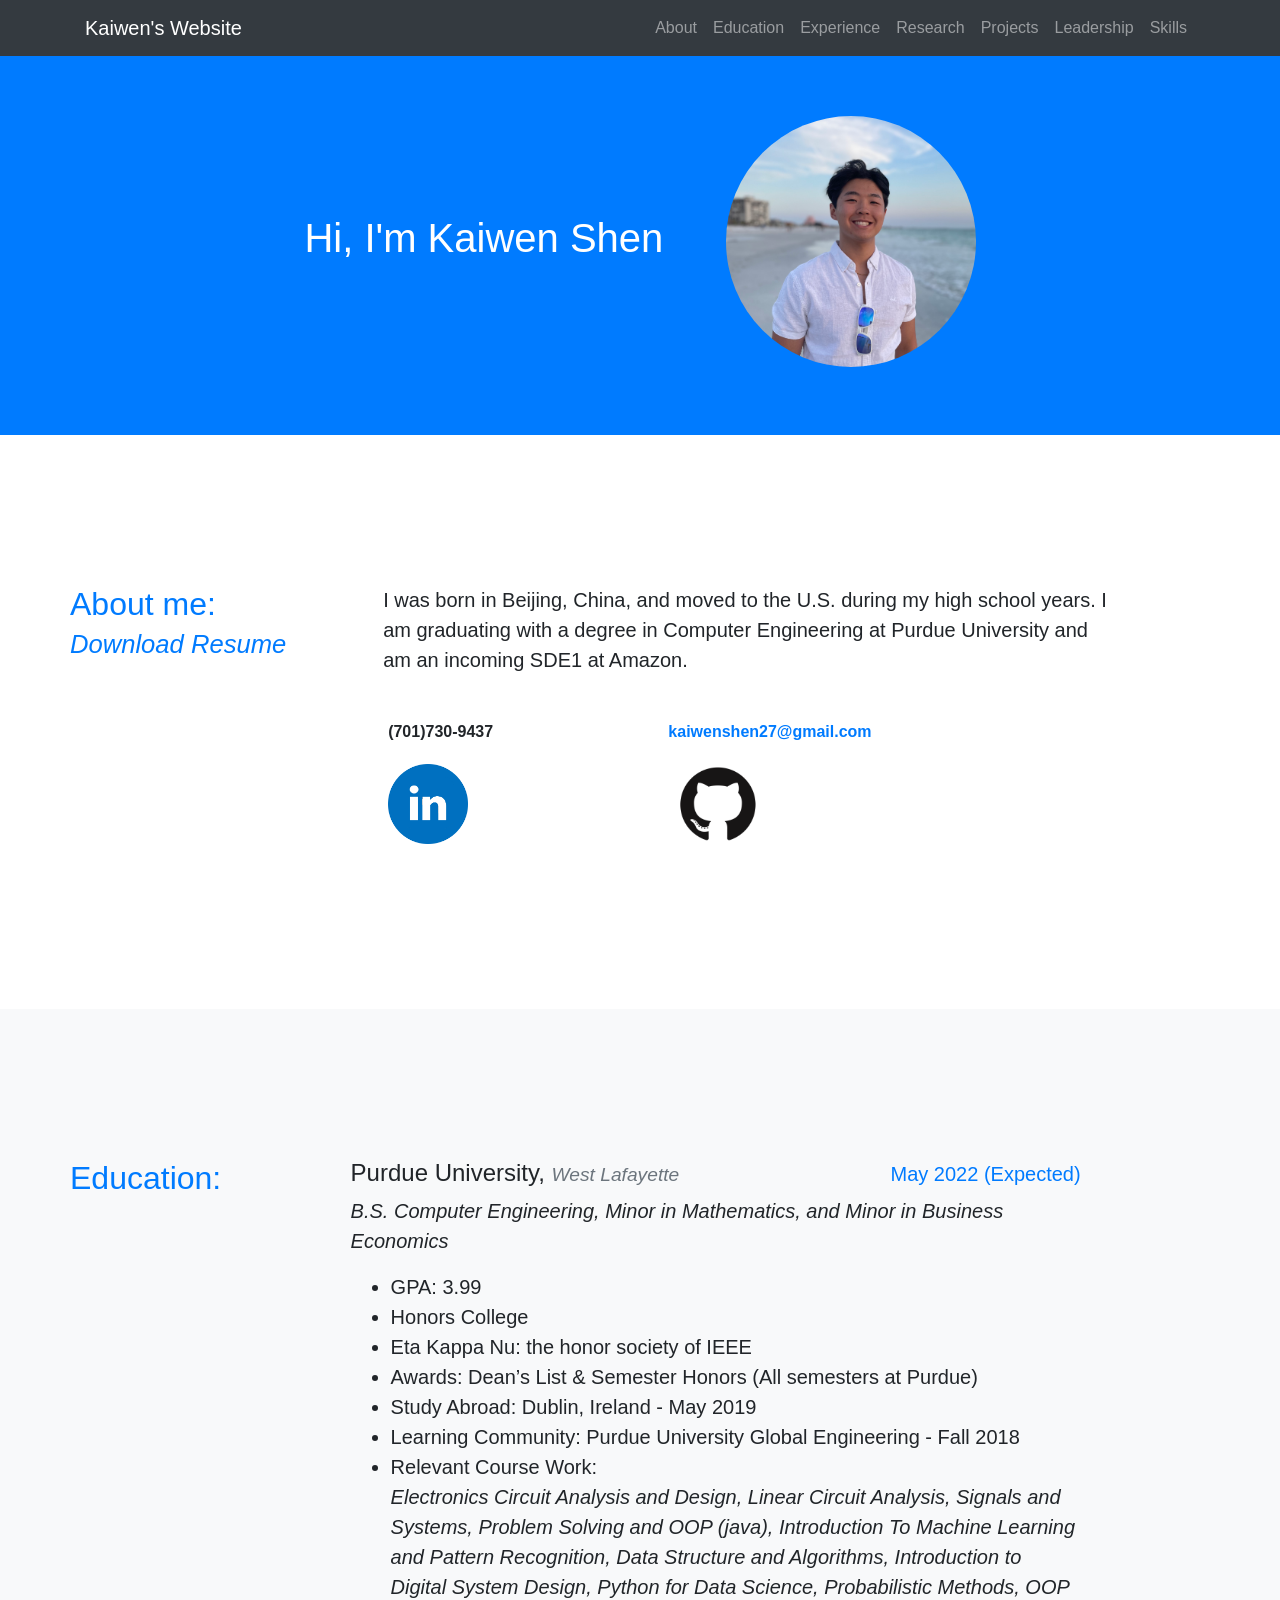
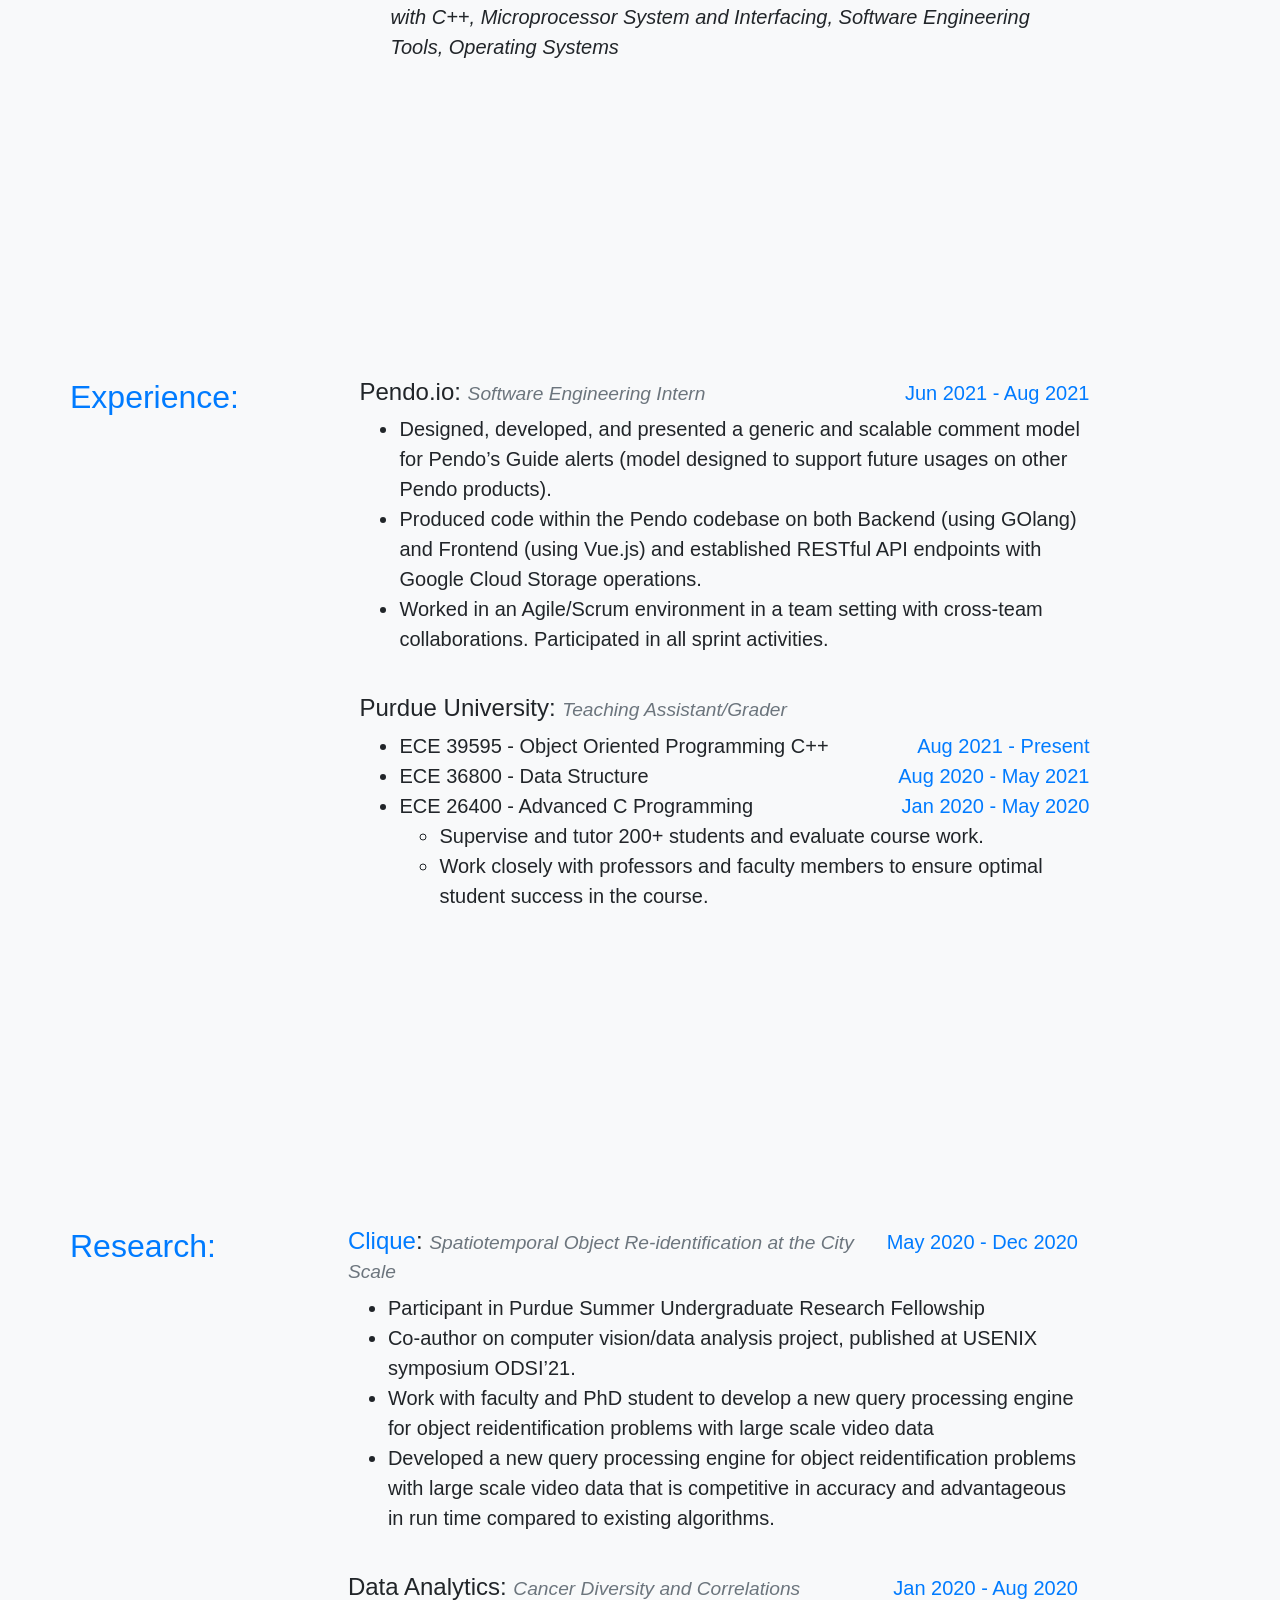
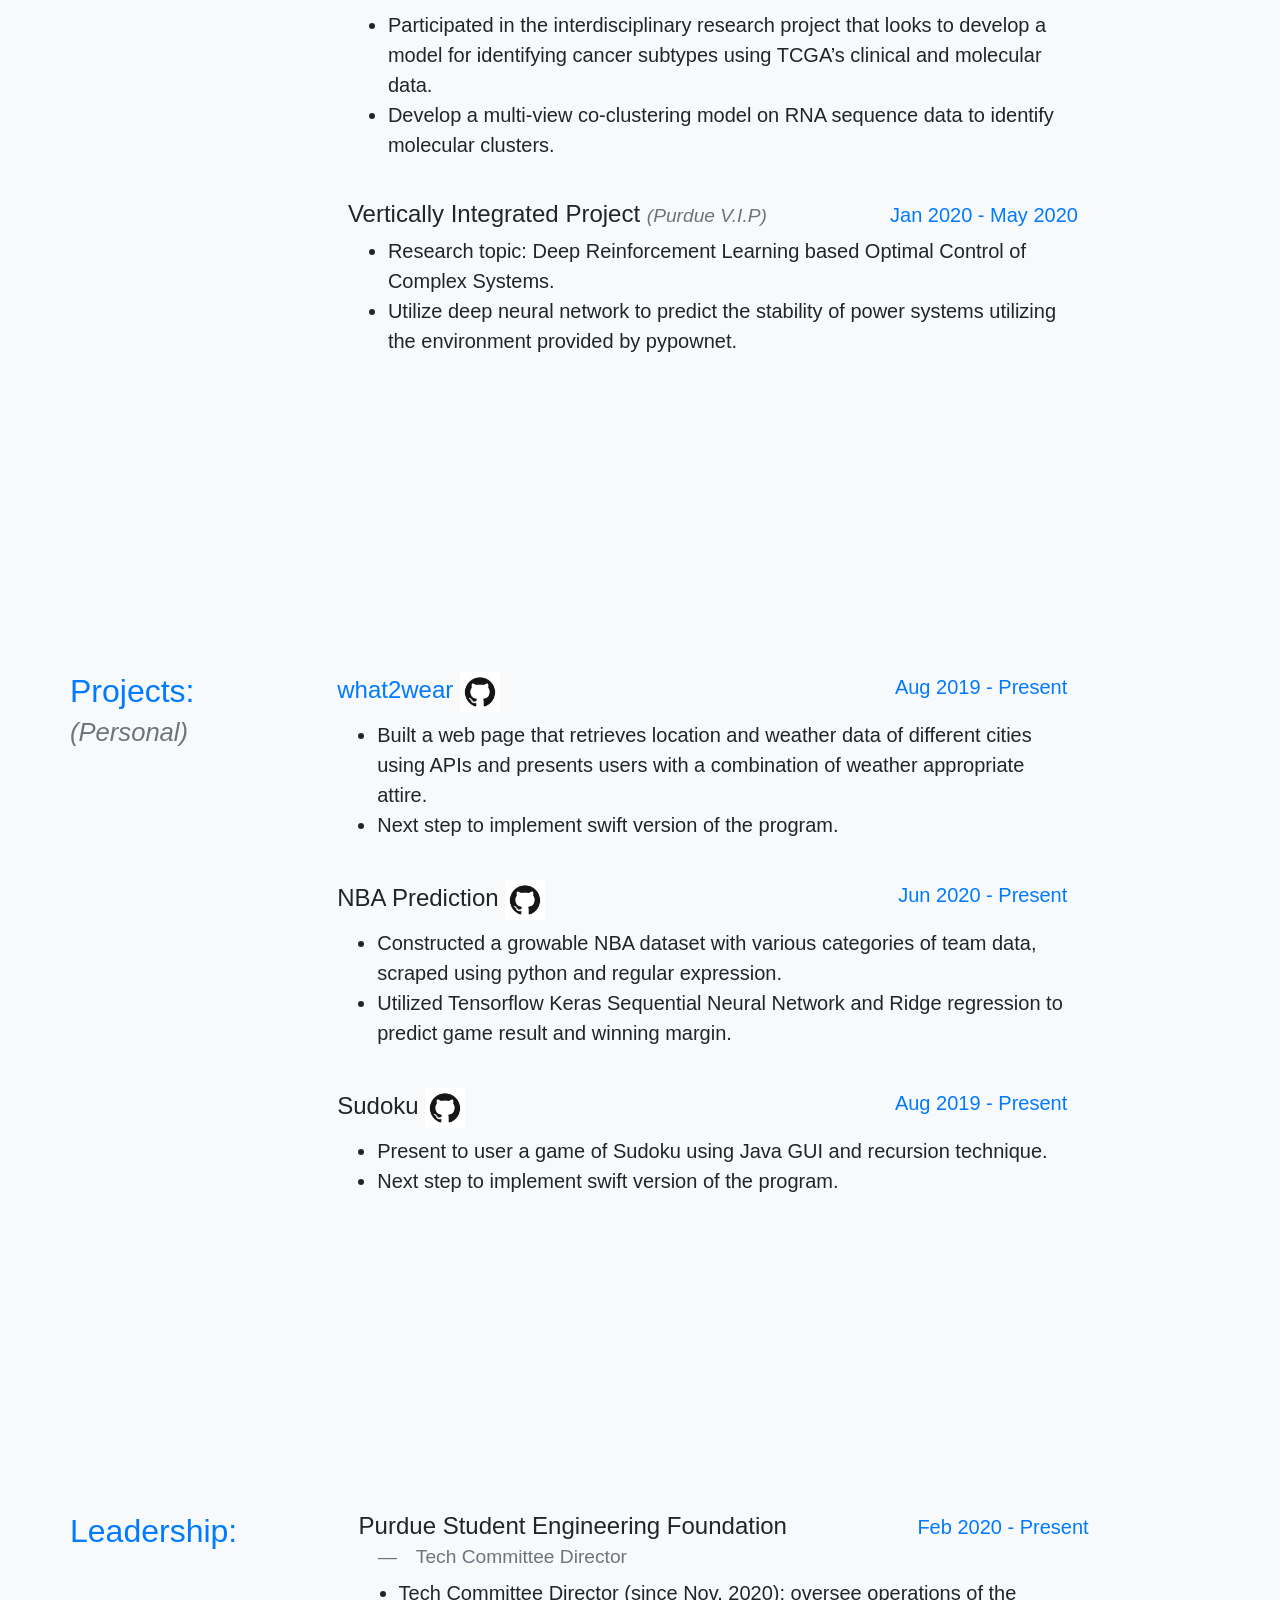
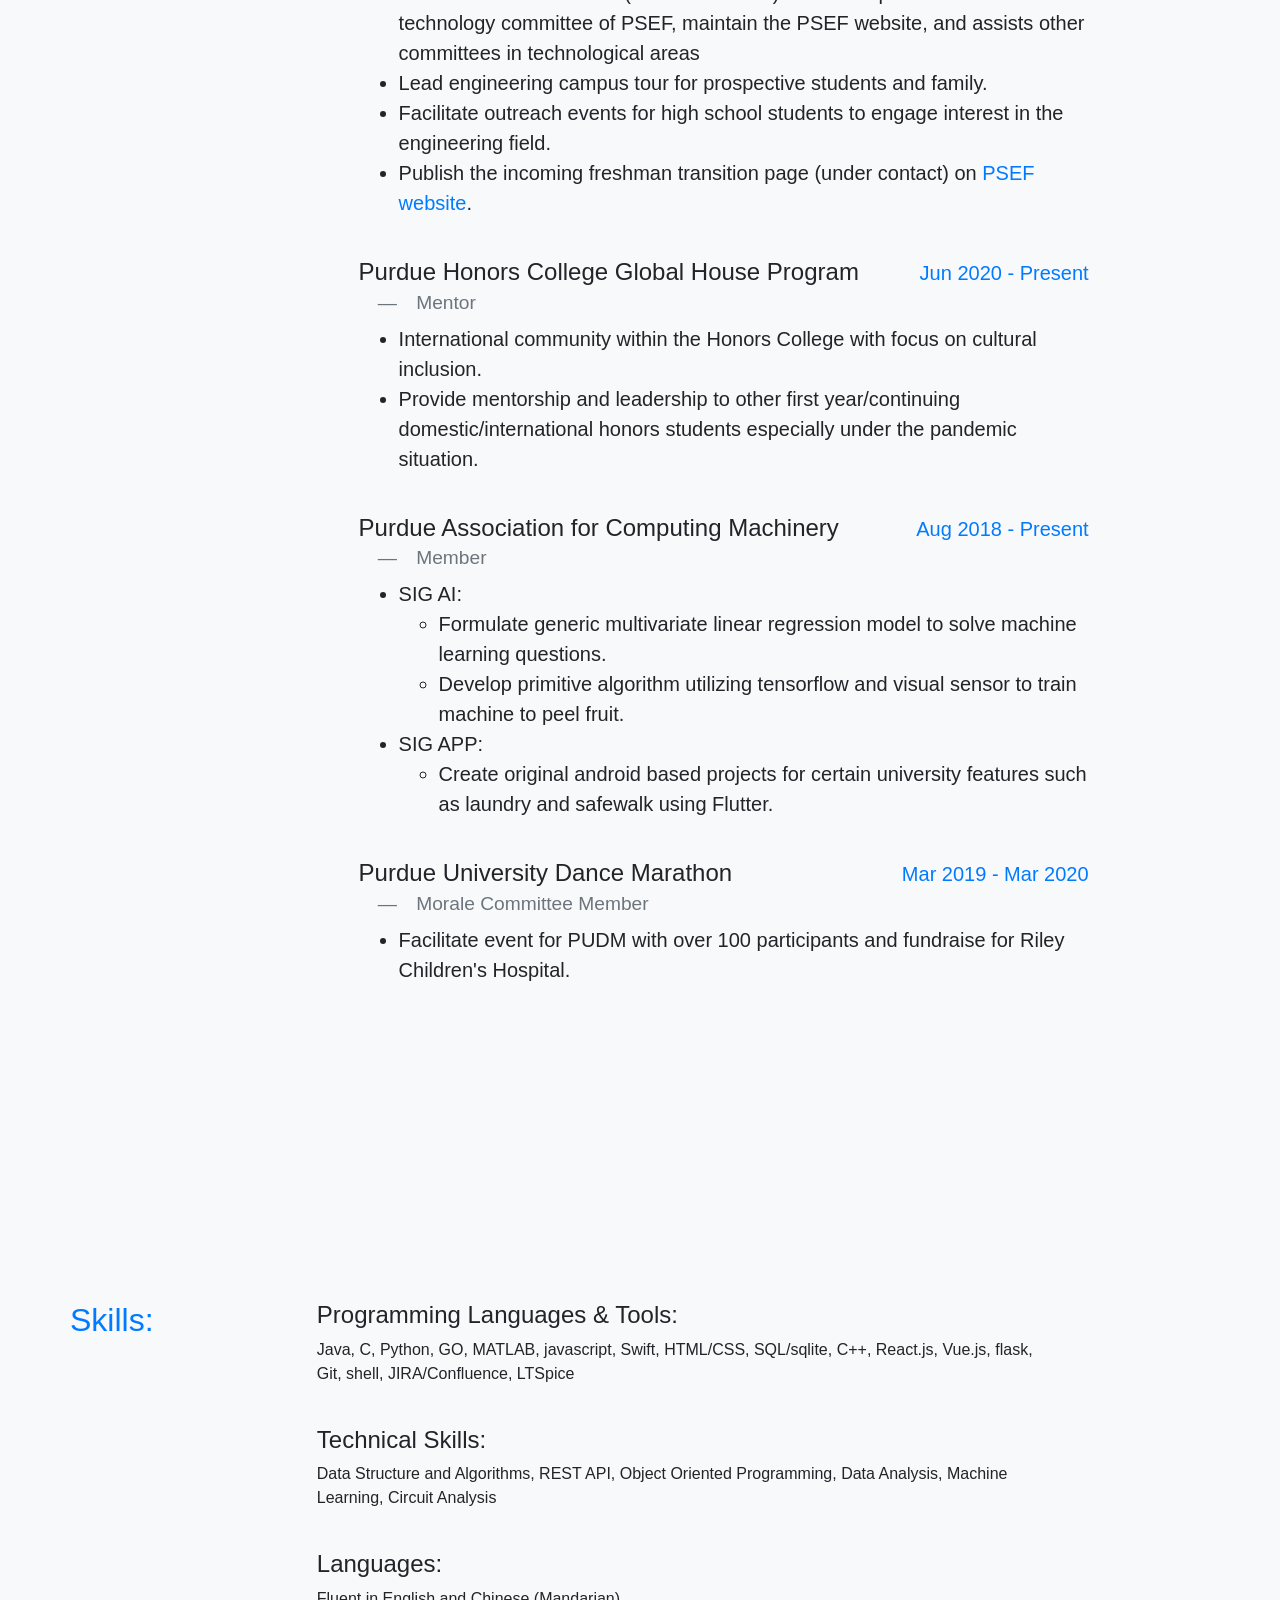
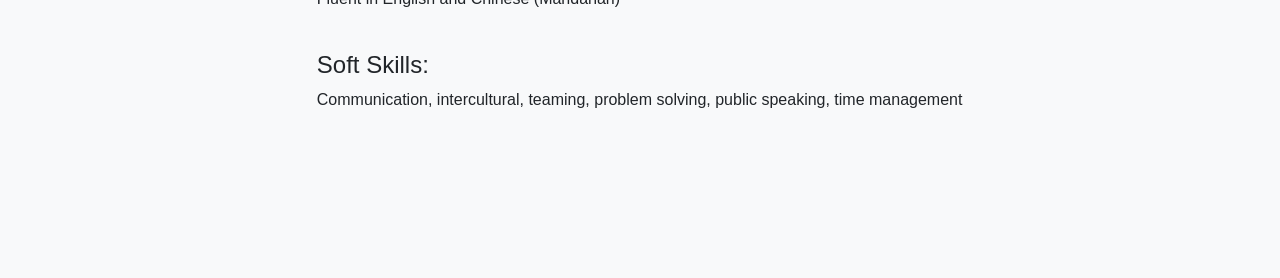
==== commit bb5bb4fe: "changed bio" ====
--- a/index.html
+++ b/index.html
@@ -74,7 +74,7 @@
         <h2 class="text-primary">About me:<br><em><small class="text-secondary"><a href="files/KaiwenShen0821.pdf" download>Download Resume</a></small></em></h2>
         <div class="col-lg-8 mx-auto">
           
-          <p class="lead">I was born in Beijing, China, and moved to the U.S. during my high school years. I currently study Computer Engineering at Purdue University and am looking to gain experience in the software engineering field. </p>
+          <p class="lead">I was born in Beijing, China, and moved to the U.S. during my high school years. I am graduating with a degree in Computer Engineering at Purdue University and am an incoming SDE1 at Amazon. </p>
           
           <br>
           <table cellpadding="5" width="800">
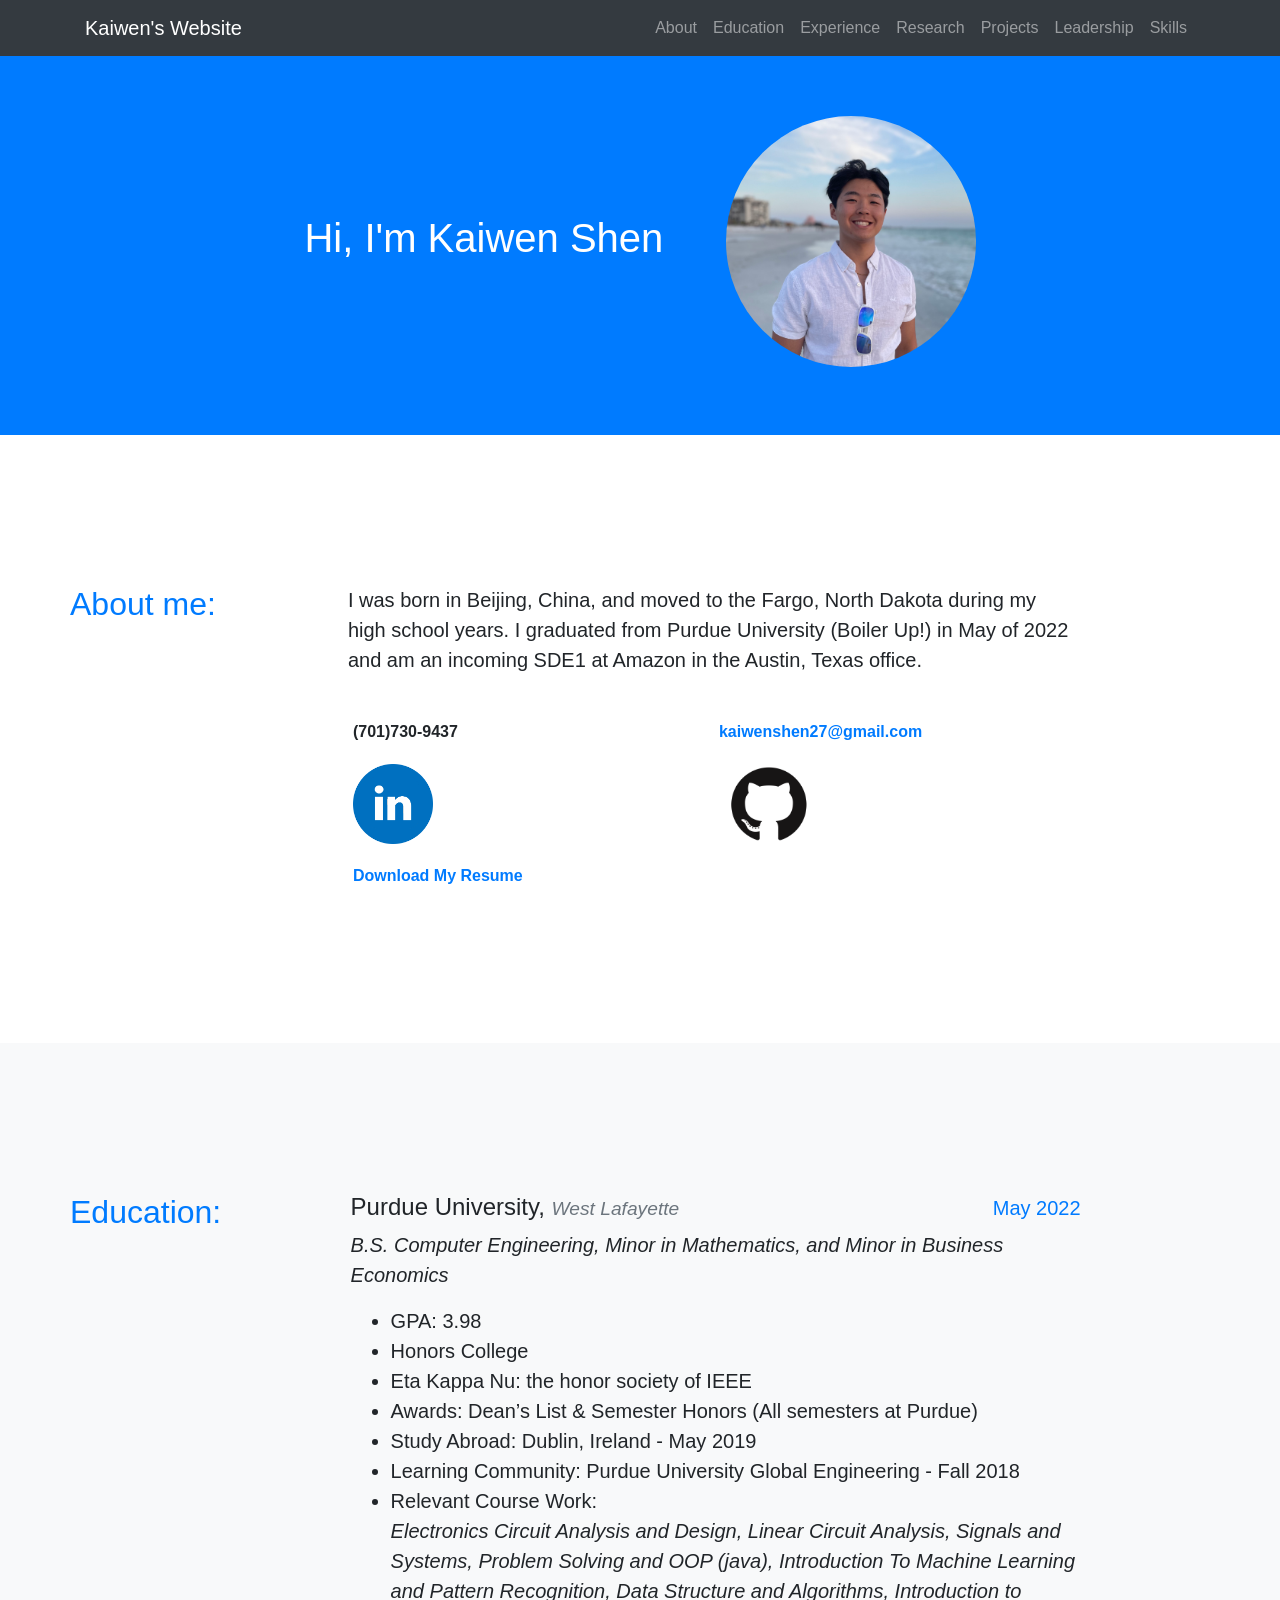
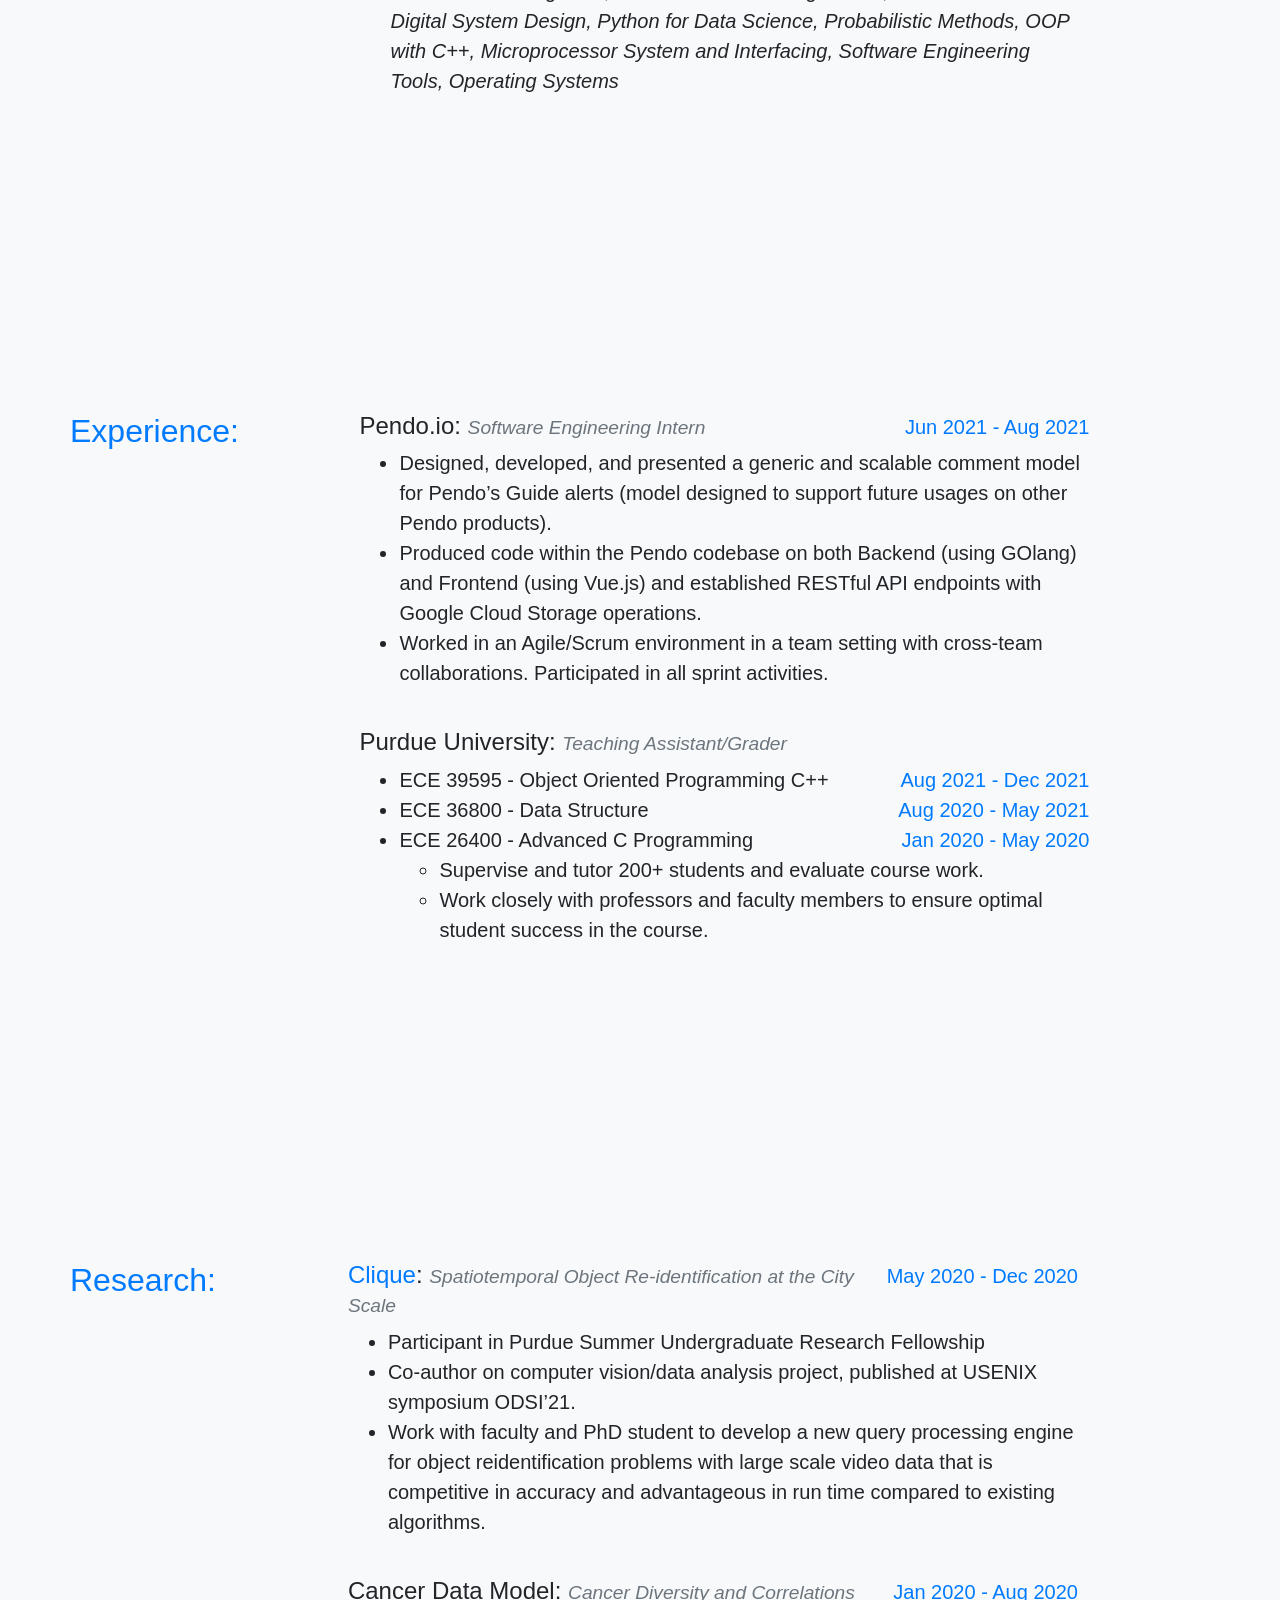
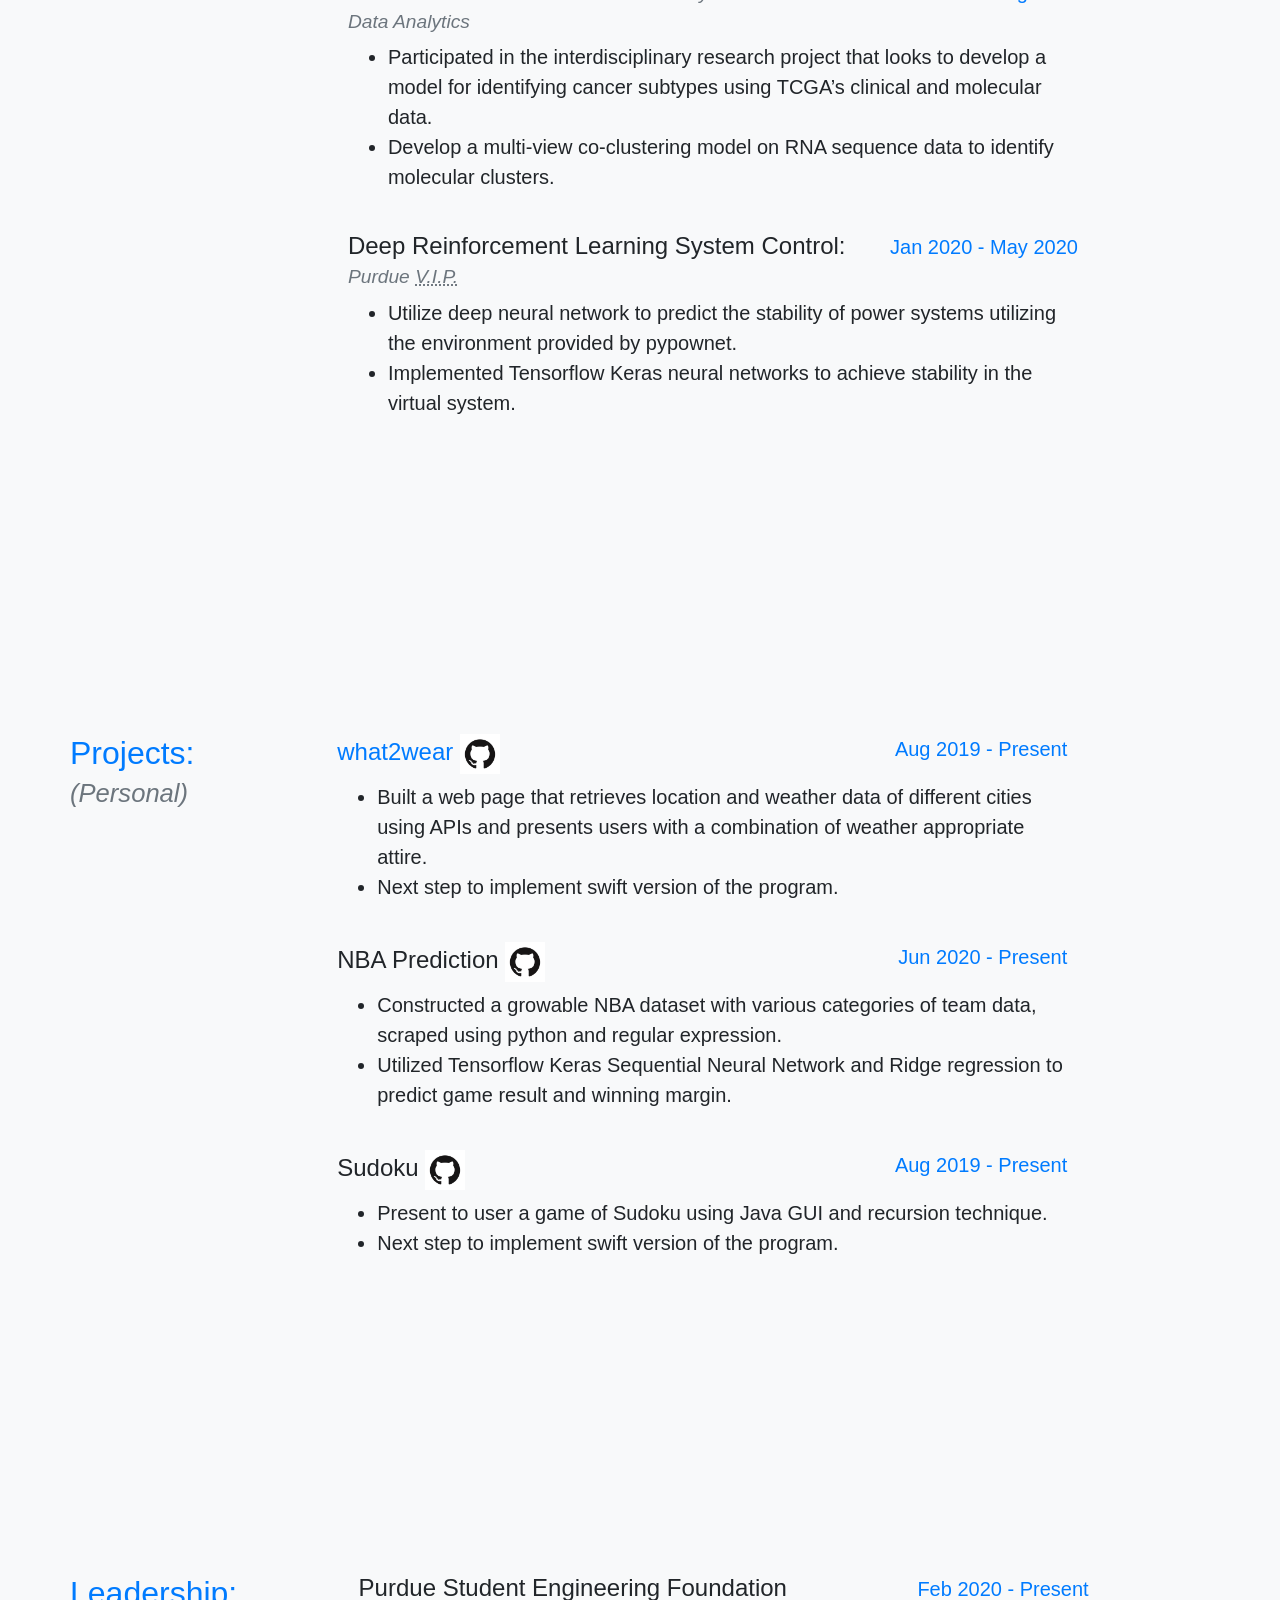
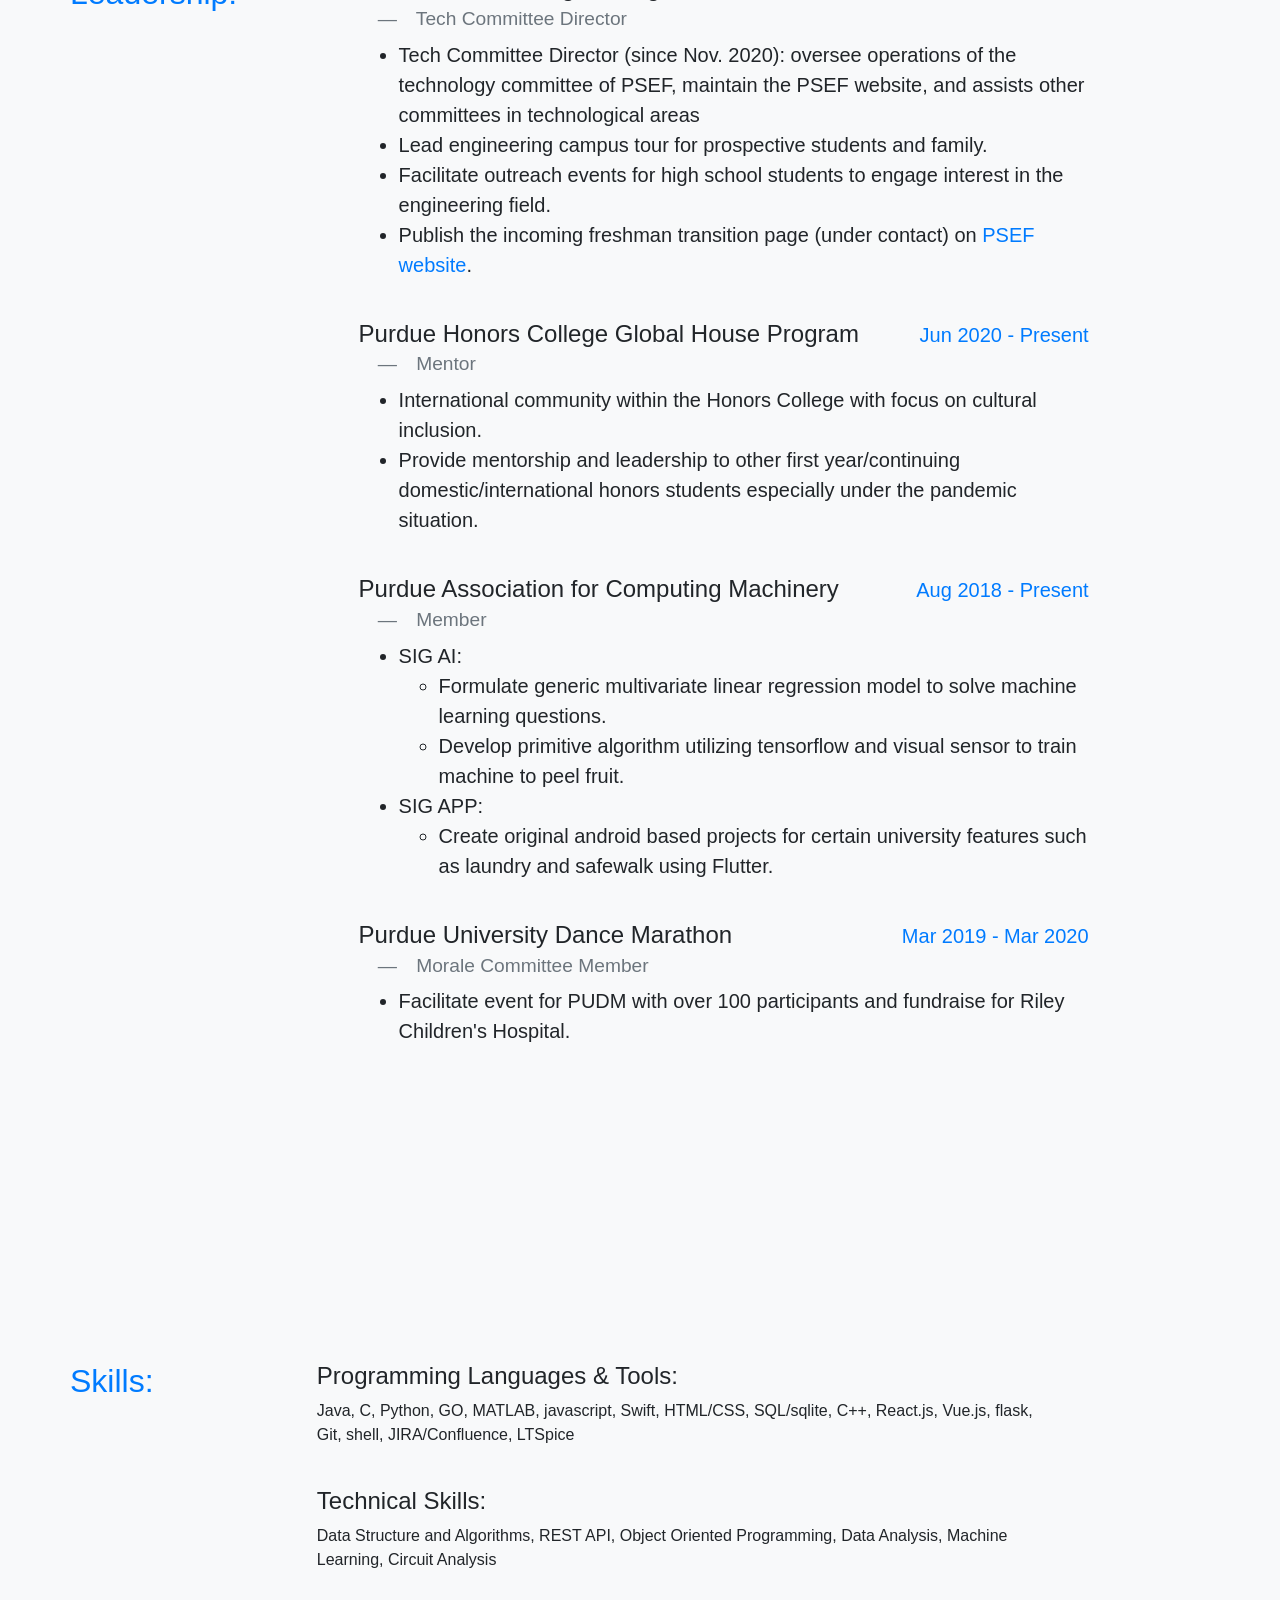
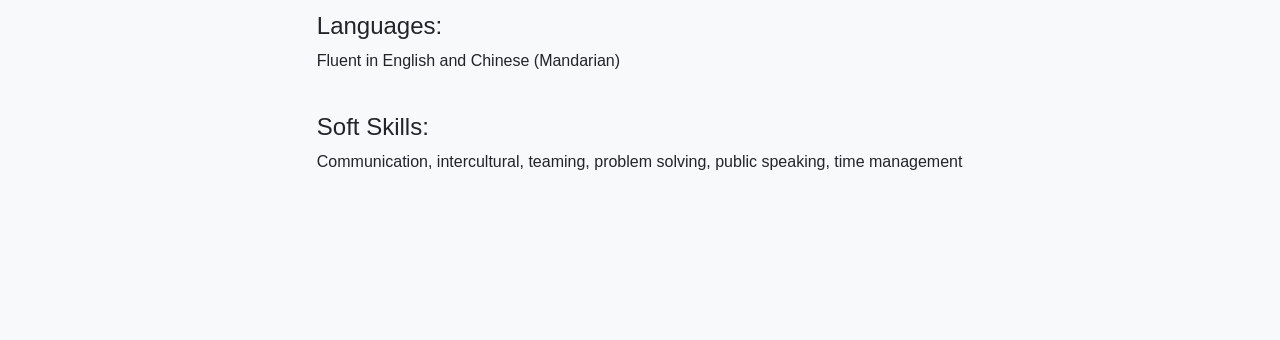
==== commit 31a12b6f: "update" ====
--- a/index.html
+++ b/index.html
@@ -71,11 +71,10 @@
   <section id="about">
     <div class="container">
       <div class="row">
-        <h2 class="text-primary">About me:<br><em><small class="text-secondary"><a href="files/KaiwenShen0821.pdf" download>Download Resume</a></small></em></h2>
-        <div class="col-lg-8 mx-auto">
-          
-          <p class="lead">I was born in Beijing, China, and moved to the U.S. during my high school years. I am graduating with a degree in Computer Engineering at Purdue University and am an incoming SDE1 at Amazon. </p>
-          
+        <h2 class="text-primary">About me: </h2>
+        <div class="col-lg-8 mx-auto">
+          <p class="lead">I was born in Beijing, China, and moved to the Fargo, North Dakota during my high school years. 
+            I graduated from Purdue University (Boiler Up!) in May of 2022 and am an incoming SDE1 at Amazon in the Austin, Texas office. </p>
           <br>
           <table cellpadding="5" width="800">
             <thead>
@@ -85,7 +84,10 @@
               </tr>
               <tr>
                 <th><a href="https://www.linkedin.com/in/kaiwenshen1/" target = "_blank"><img src="files/LinkedIn.png" alt = "linkedin logo"width="80"></a><emsp></th>
-                <th><a href="https://github.com/k-shen" target = "_blank"><img src="files/github.png" alt="github logo" width="100"></a><emsp></th>
+                <th><a href="https://github.com/k-shen" target = "_blank"><img src="files/github.png" alt="github logo" width="100"></a></th>
+              </tr>
+              <tr>
+                <th><span class="text-secondary"><a href="files/KaiwenShen0821.pdf" download>Download My Resume</a></span><emsp></th>
               </tr>
             </thead>
           </table>
@@ -100,12 +102,12 @@
         <h2 class="text-primary">Education:</h2>
         <div class="col-lg-8 mx-auto">
           <div class="lead">
-            <span class="float-xl-right text-primary">May 2022 (Expected)</span>
+            <span class="float-xl-right text-primary">May 2022</span>
             <h4>Purdue University, <em><small class="text-secondary">West Lafayette</small></em></h4>
             <p class="text-left"><em>B.S. Computer Engineering, Minor in Mathematics, and Minor in Business Economics</em></p>
             <div class="lead">
               <ul>
-                <li>GPA: 3.99</li>
+                <li>GPA: 3.98</li>
                 <li>Honors College</li>
                 <li>Eta Kappa Nu: the honor society of IEEE</li>
                 <li>Awards:  Dean’s List & Semester Honors (All semesters at Purdue)</li>
@@ -141,7 +143,7 @@
           <div class="lead">
             <h4>Purdue University:  <em><small class="text-secondary">Teaching Assistant/Grader</small></em></h4>
             <ul>
-              <li>ECE 39595 - Object Oriented Programming C++ <span class="float-xl-right text-primary">Aug 2021 - Present</span> </li>
+              <li>ECE 39595 - Object Oriented Programming C++ <span class="float-xl-right text-primary">Aug 2021 - Dec 2021</span> </li>
               <li>ECE 36800 - Data Structure <span class="float-xl-right text-primary">Aug 2020 - May 2021</span> </li>
               <li>ECE 26400 - Advanced C Programming <span class="float-xl-right text-primary">Jan 2020 - May 2020</span></li> 
               
@@ -165,15 +167,13 @@
             <ul>
               <li>Participant in Purdue Summer Undergraduate Research Fellowship</li>
               <li>Co-author on computer vision/data analysis project, published at USENIX symposium ODSI’21.</li>
-              <li>Work with faculty and PhD student to develop a new query processing engine for object reidentification problems with large scale video data</li>
-              <li>Developed a new query processing engine for object reidentification problems with large scale video data that is competitive in accuracy and advantageous in run time compared to existing algorithms. </li>
+              <li>Work with faculty and PhD student to develop a new query processing engine for object reidentification problems with large scale video data that is competitive in accuracy and advantageous in run time compared to existing algorithms.</li>
             </ul>
           </div>
           <br>
           <div class="lead">
             <span class="float-xl-right text-primary">Jan 2020 - Aug 2020</span>
-            <h4>Data Analytics:  <em><small class="text-secondary">Cancer Diversity and Correlations</small></em></h4>
-            
+            <h4>Cancer Data Model: <em><small class="text-secondary">Cancer Diversity and Correlations Data Analytics</small></em></h4>
             <ul>
               <li>Participated in the interdisciplinary research project that looks to develop a model for identifying cancer subtypes using TCGA’s clinical and molecular data.</li>
               <li>Develop a multi-view co-clustering model on RNA sequence data to identify molecular clusters.</li>
@@ -182,10 +182,10 @@
           <br>
           <div class="lead">
             <span class="float-xl-right text-primary">Jan 2020 - May 2020</span>
-            <h4>Vertically Integrated Project <em><small class="text-secondary">(Purdue V.I.P)</small></em></h4>
-            <ul>
-              <li>Research topic: Deep Reinforcement Learning based Optimal Control of Complex Systems. </li>
+            <h4>Deep Reinforcement Learning System Control: <em><small class="text-secondary">Purdue <abbr title="Vertically Integrated Project">V.I.P.</abbr></small></em></h4>
+            <ul>
               <li>Utilize deep neural network to predict the stability of power systems utilizing the environment provided by pypownet. </li>
+              <li>Implemented Tensorflow Keras neural networks to achieve stability in the virtual system.</li>
             </ul>
           </div>
         </div>
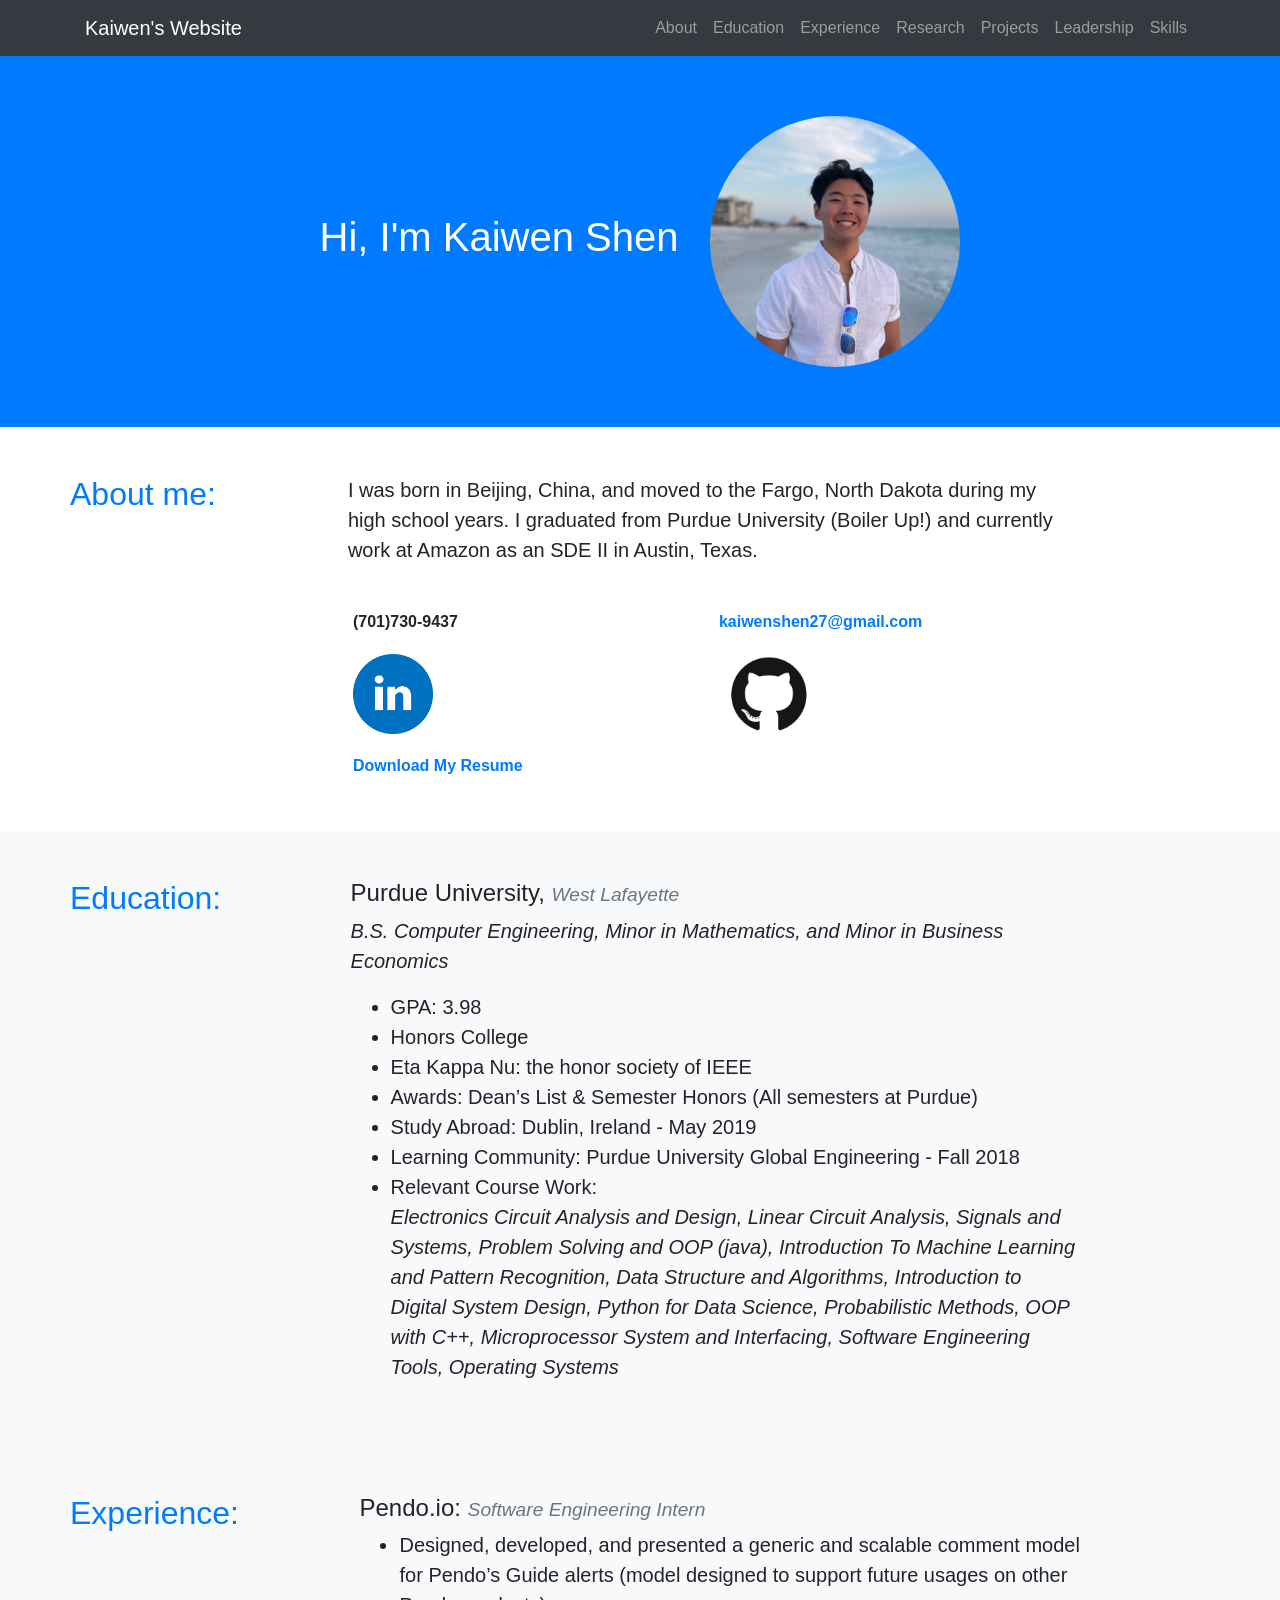
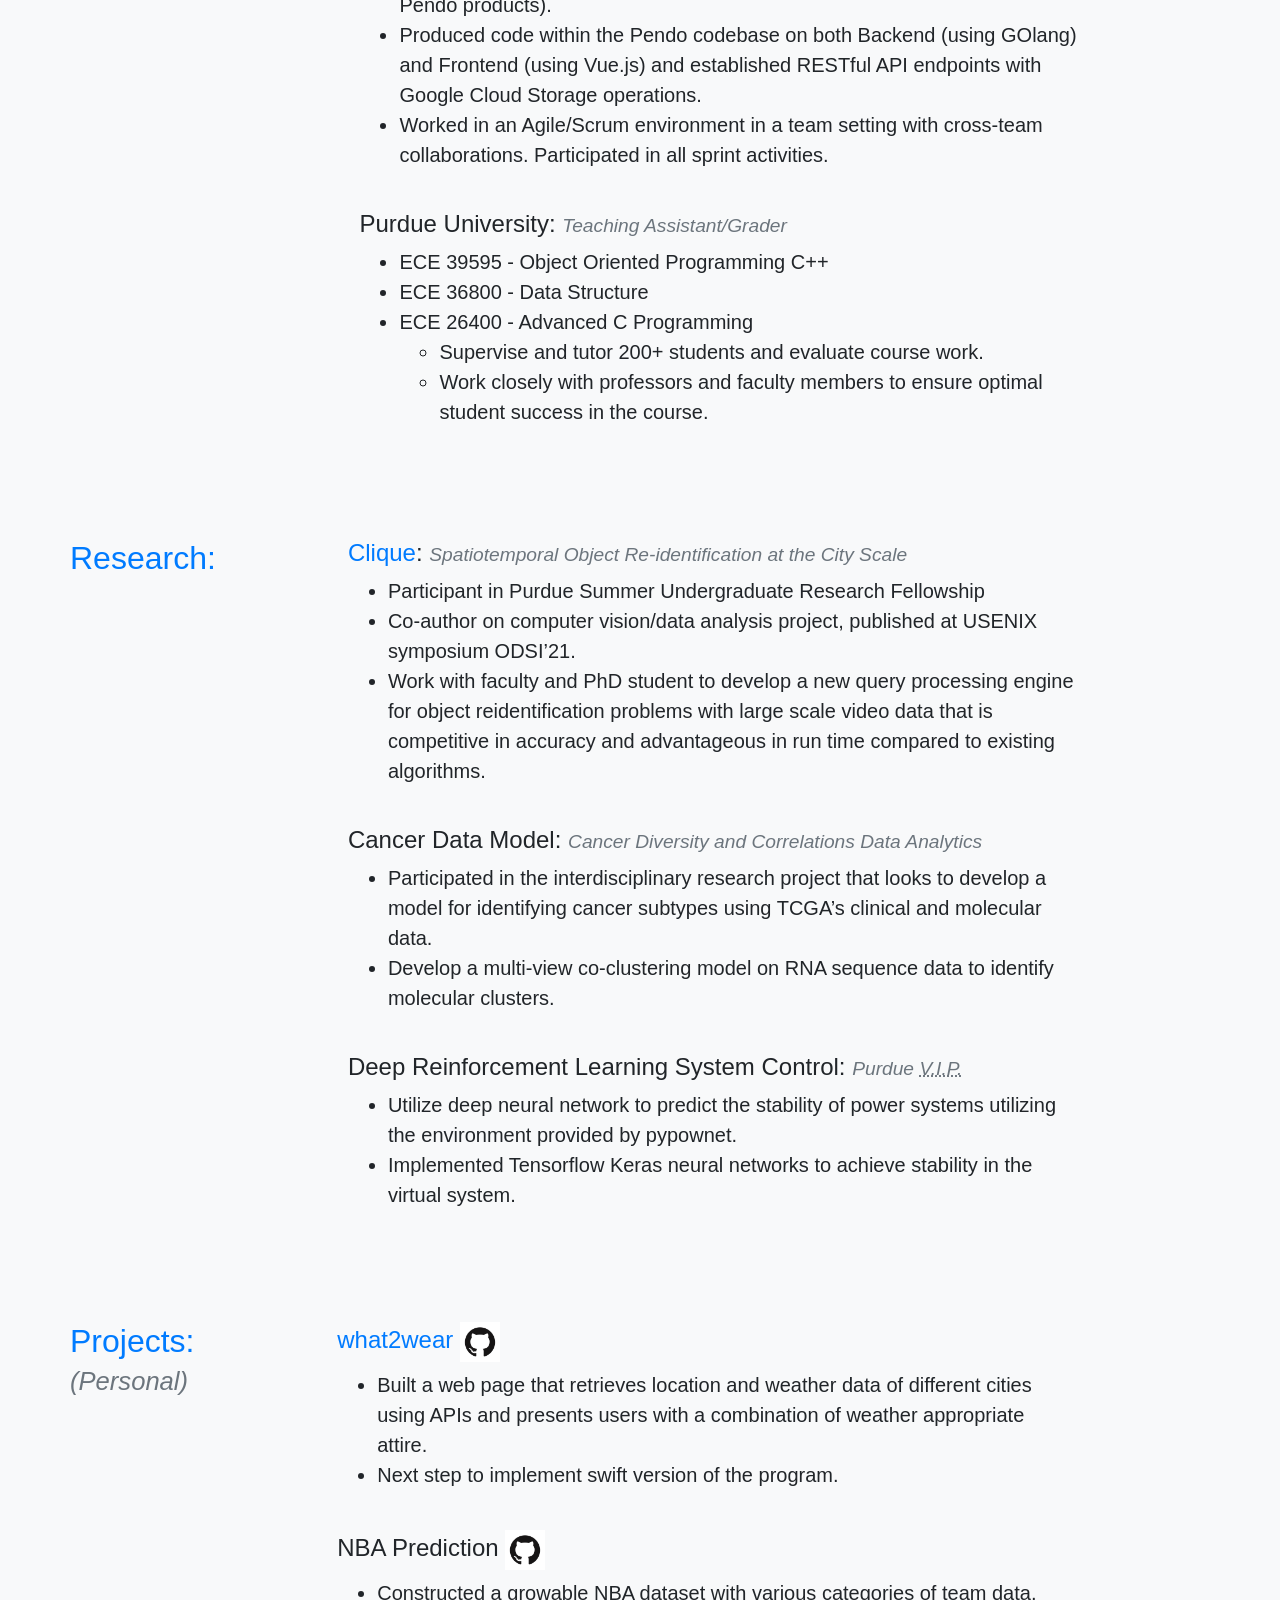
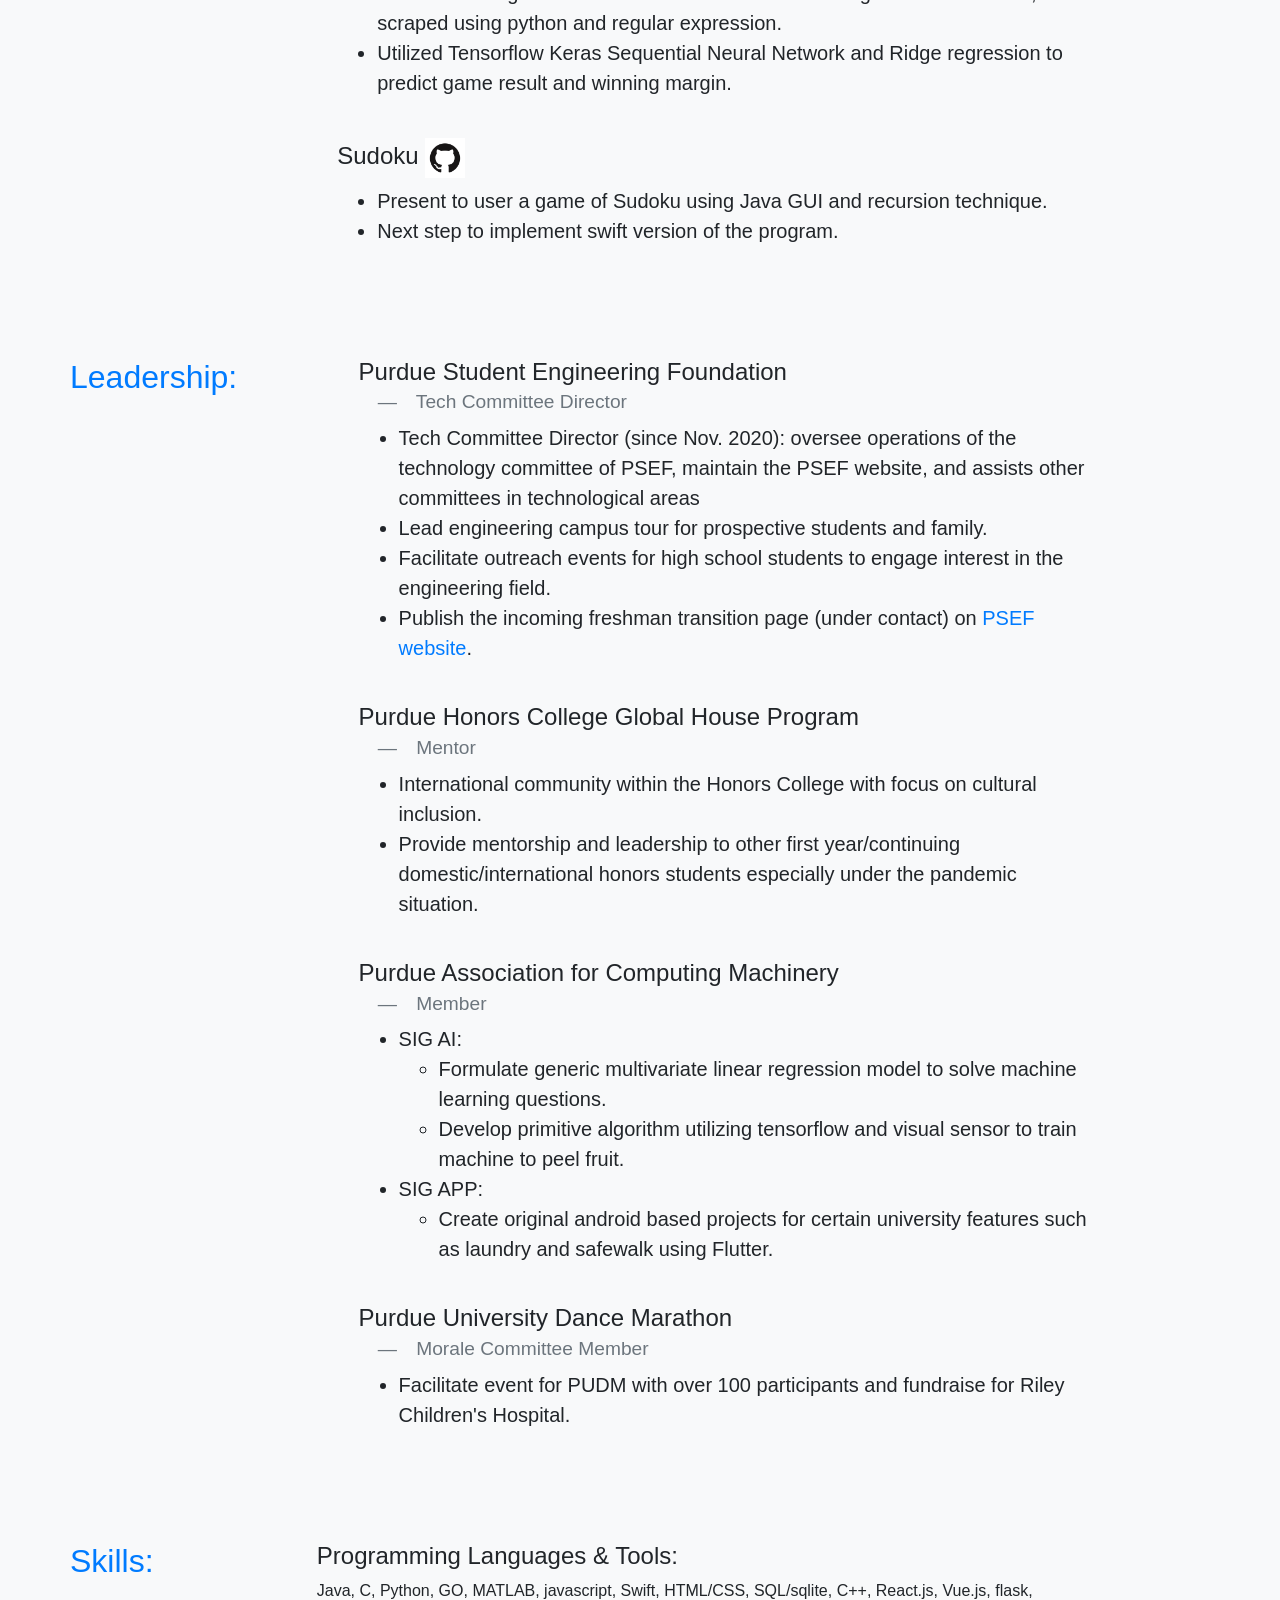
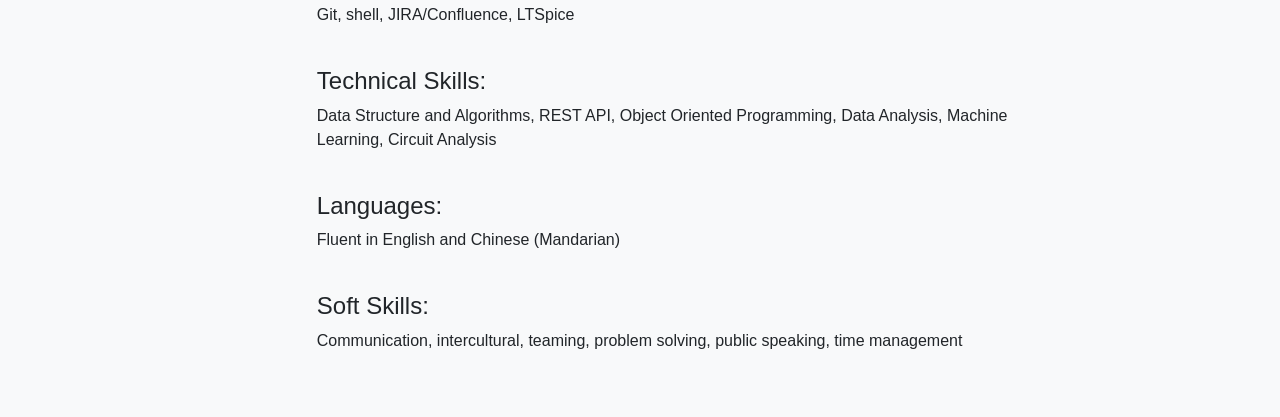
==== commit 40154d58: "Fix mobile viewing" ====
--- a/index.html
+++ b/index.html
@@ -4,7 +4,7 @@
 <head>
 
   <meta charset="utf-8">
-  <meta name="viewport" content="width=device-width, initial-scale=1, shrink-to-fit=no">
+  <meta name="viewport" content="width=device-width, initial-scale=1">
   <meta name="description" content="">
   <meta name="author" content="">
 
@@ -60,11 +60,9 @@
     <!--<aside><a href="js/myPic.JPG">
           <img src="js/myPic.JPG" atl="profile image" width = 300 align="right">
           </a></aside>-->
-    <div class="container text-center">
-      
-      <h1> Hi, I'm Kaiwen Shen &emsp;
-          <img style="border-radius: 100%;"src="files/profile.jpg" atl="profile image" width=250>
-          </h1>
+    <div class="header-container text-center">
+      <h1 class="intro"> Hi, I'm Kaiwen Shen</h1>
+      <img style="border-radius: 100%;"src="files/profile.jpg" atl="profile image" width=250>
     </div>
   </header>
 
@@ -74,7 +72,7 @@
         <h2 class="text-primary">About me: </h2>
         <div class="col-lg-8 mx-auto">
           <p class="lead">I was born in Beijing, China, and moved to the Fargo, North Dakota during my high school years. 
-            I graduated from Purdue University (Boiler Up!) in May of 2022 and am an incoming SDE1 at Amazon in the Austin, Texas office. </p>
+            I graduated from Purdue University (Boiler Up!) and currently work at Amazon as an SDE II in Austin, Texas. </p>
           <br>
           <table cellpadding="5" width="800">
             <thead>
@@ -102,7 +100,6 @@
         <h2 class="text-primary">Education:</h2>
         <div class="col-lg-8 mx-auto">
           <div class="lead">
-            <span class="float-xl-right text-primary">May 2022</span>
             <h4>Purdue University, <em><small class="text-secondary">West Lafayette</small></em></h4>
             <p class="text-left"><em>B.S. Computer Engineering, Minor in Mathematics, and Minor in Business Economics</em></p>
             <div class="lead">
@@ -131,7 +128,6 @@
         <h2 class="text-primary">Experience:</h2>
         <div class="col-lg-8 mx-auto">
           <div class="lead">
-            <span class="float-xl-right text-primary">Jun 2021 - Aug 2021</span>
             <h4>Pendo.io:  <em><small class="text-secondary">Software Engineering Intern</small></em></h4>
             <ul>
               <li>Designed, developed, and presented a generic and scalable comment model for Pendo’s Guide alerts (model designed to support future usages on other Pendo products).</li>
@@ -143,9 +139,9 @@
           <div class="lead">
             <h4>Purdue University:  <em><small class="text-secondary">Teaching Assistant/Grader</small></em></h4>
             <ul>
-              <li>ECE 39595 - Object Oriented Programming C++ <span class="float-xl-right text-primary">Aug 2021 - Dec 2021</span> </li>
-              <li>ECE 36800 - Data Structure <span class="float-xl-right text-primary">Aug 2020 - May 2021</span> </li>
-              <li>ECE 26400 - Advanced C Programming <span class="float-xl-right text-primary">Jan 2020 - May 2020</span></li> 
+              <li>ECE 39595 - Object Oriented Programming C++ </li>
+              <li>ECE 36800 - Data Structure </li>
+              <li>ECE 26400 - Advanced C Programming </li> 
               
               <ul>
                 <li>Supervise and tutor 200+ students and evaluate course work.</li>
@@ -162,7 +158,6 @@
         <h2 class="text-primary">Research:</h2>
         <div class="col-lg-8 mx-auto">
           <div class="lead">
-            <span class="float-xl-right text-primary">May 2020 - Dec 2020</span>
             <h4><a href="https://arxiv.org/abs/2012.09329" target = "_blank">Clique</a>: <em><small class="text-secondary">Spatiotemporal Object Re-identification at the City Scale</small></em></h4>
             <ul>
               <li>Participant in Purdue Summer Undergraduate Research Fellowship</li>
@@ -172,7 +167,6 @@
           </div>
           <br>
           <div class="lead">
-            <span class="float-xl-right text-primary">Jan 2020 - Aug 2020</span>
             <h4>Cancer Data Model: <em><small class="text-secondary">Cancer Diversity and Correlations Data Analytics</small></em></h4>
             <ul>
               <li>Participated in the interdisciplinary research project that looks to develop a model for identifying cancer subtypes using TCGA’s clinical and molecular data.</li>
@@ -181,7 +175,6 @@
           </div>
           <br>
           <div class="lead">
-            <span class="float-xl-right text-primary">Jan 2020 - May 2020</span>
             <h4>Deep Reinforcement Learning System Control: <em><small class="text-secondary">Purdue <abbr title="Vertically Integrated Project">V.I.P.</abbr></small></em></h4>
             <ul>
               <li>Utilize deep neural network to predict the stability of power systems utilizing the environment provided by pypownet. </li>
@@ -200,7 +193,6 @@
         <h2 class="text-primary">Projects: <br><em><small class="text-secondary">(Personal)</small></em></h2>
         <div class="col-lg-8 mx-auto">
           <div class="lead">
-            <span class="float-xl-right text-primary">Aug 2019 - Present</span>
             <h4><a href='http://www.kaiwenshen.com/what2wear/' target = "_blank">what2wear</a>  <a href="https://github.com/k-shen/what2wear" target = "_blank"><img src="files/github.png" width="40" class="text-center"></a></h4>
             <ul>
               <li>Built a web page that retrieves location and weather data of different cities using APIs and presents users with a combination of weather appropriate attire.</li>
@@ -210,7 +202,6 @@
 
           <br>
           <div class="lead">
-            <span class="float-xl-right text-primary">Jun 2020 - Present</span>
             <h4>NBA Prediction  <a href="https://github.com/k-shen/NBA_pred" target = "_blank"><img src="files/github.png" width="40" class="text-center"></a></h4>
             <ul>
               <li>Constructed a growable NBA dataset with various categories of team data, scraped using python and regular expression.</li>
@@ -220,7 +211,6 @@
 
           <br>
           <div class="lead">
-            <span class="float-xl-right text-primary">Aug 2019 - Present</span>
             <h4>Sudoku  <a href="https://github.com/k-shen/Sudoku" target = "_blank"><img src="files/github.png" width="40" class="text-center"></a></h4>
             <ul>
               <li>Present to user a game of Sudoku using Java GUI and recursion technique. </li>
@@ -238,7 +228,6 @@
         <h2 class="text-primary">Leadership:</h2>
         <div class="col-lg-8 mx-auto">
           <div class="lead">
-            <span class="float-xl-right text-primary">Feb 2020 - Present</span>
             <h4>Purdue Student Engineering Foundation<br><small class="text-secondary">&emsp;&#8212;&emsp;Tech Committee Director</small></em></h4>
             <ul>
               <li>Tech Committee Director (since Nov. 2020): oversee operations of the technology committee of PSEF, maintain the PSEF website, and assists other committees in technological areas</li>
@@ -250,7 +239,6 @@
           <br>
 
           <div class="lead">
-            <span class="float-xl-right text-primary">Jun 2020 - Present</span>
             <h4>Purdue Honors College Global House Program<br><small class="text-secondary">&emsp;&#8212;&emsp;Mentor</small></em></h4>
             <ul>
               <li>International community within the Honors College with focus on cultural inclusion.</li>
@@ -259,9 +247,7 @@
           </div>
           <br>
 
-          <div class="lead">
-            <span class="float-xl-right text-primary">Aug 2018 - Present</span>
-            
+          <div class="lead">            
             <h4>Purdue Association for Computing Machinery<br><small class="text-secondary">&emsp;&#8212;&emsp;Member</small></em></h4>
             <ul>
               <li><strong>SIG AI:</strong> 
@@ -283,7 +269,6 @@
           </div>
           <br>
           <div class="lead">
-            <span class="float-xl-right text-primary">Mar 2019 - Mar 2020</span>
             <h4>Purdue University Dance Marathon<br><small class="text-secondary">&emsp;&#8212;&emsp;Morale Committee Member</small></em></h4>
             <ul>
               <li>Facilitate event for PUDM with over 100 participants and fundraise for Riley Children's Hospital. </li>
--- a/style/index.css
+++ b/style/index.css
@@ -1,6 +1,31 @@
 body, html{
     margin:0;
     padding:0;
-    min-width: fit-content;
-    width: 100%;
+    width: 100vw;
+    overflow-x: hidden;
+}
+
+.header-container {
+    display: flex;
+    flex-direction: row;
+    align-items: center;
+    justify-content: center;
+}
+
+h1.intro {
+    padding-right: 2rem;
+}
+
+@media (max-width: 768px) {
+    .header-container {
+        flex-direction: column;
+    }
+
+    h1.intro {
+        padding-right: 0rem;
+    }
+
+    img {
+        max-width: 60%;
+    }
 }
--- a/style/scrolling-nav.css
+++ b/style/scrolling-nav.css
@@ -8,5 +8,5 @@
 }
 
 section {
-  padding: 150px 0;
+  padding: 3rem 1rem;
 }
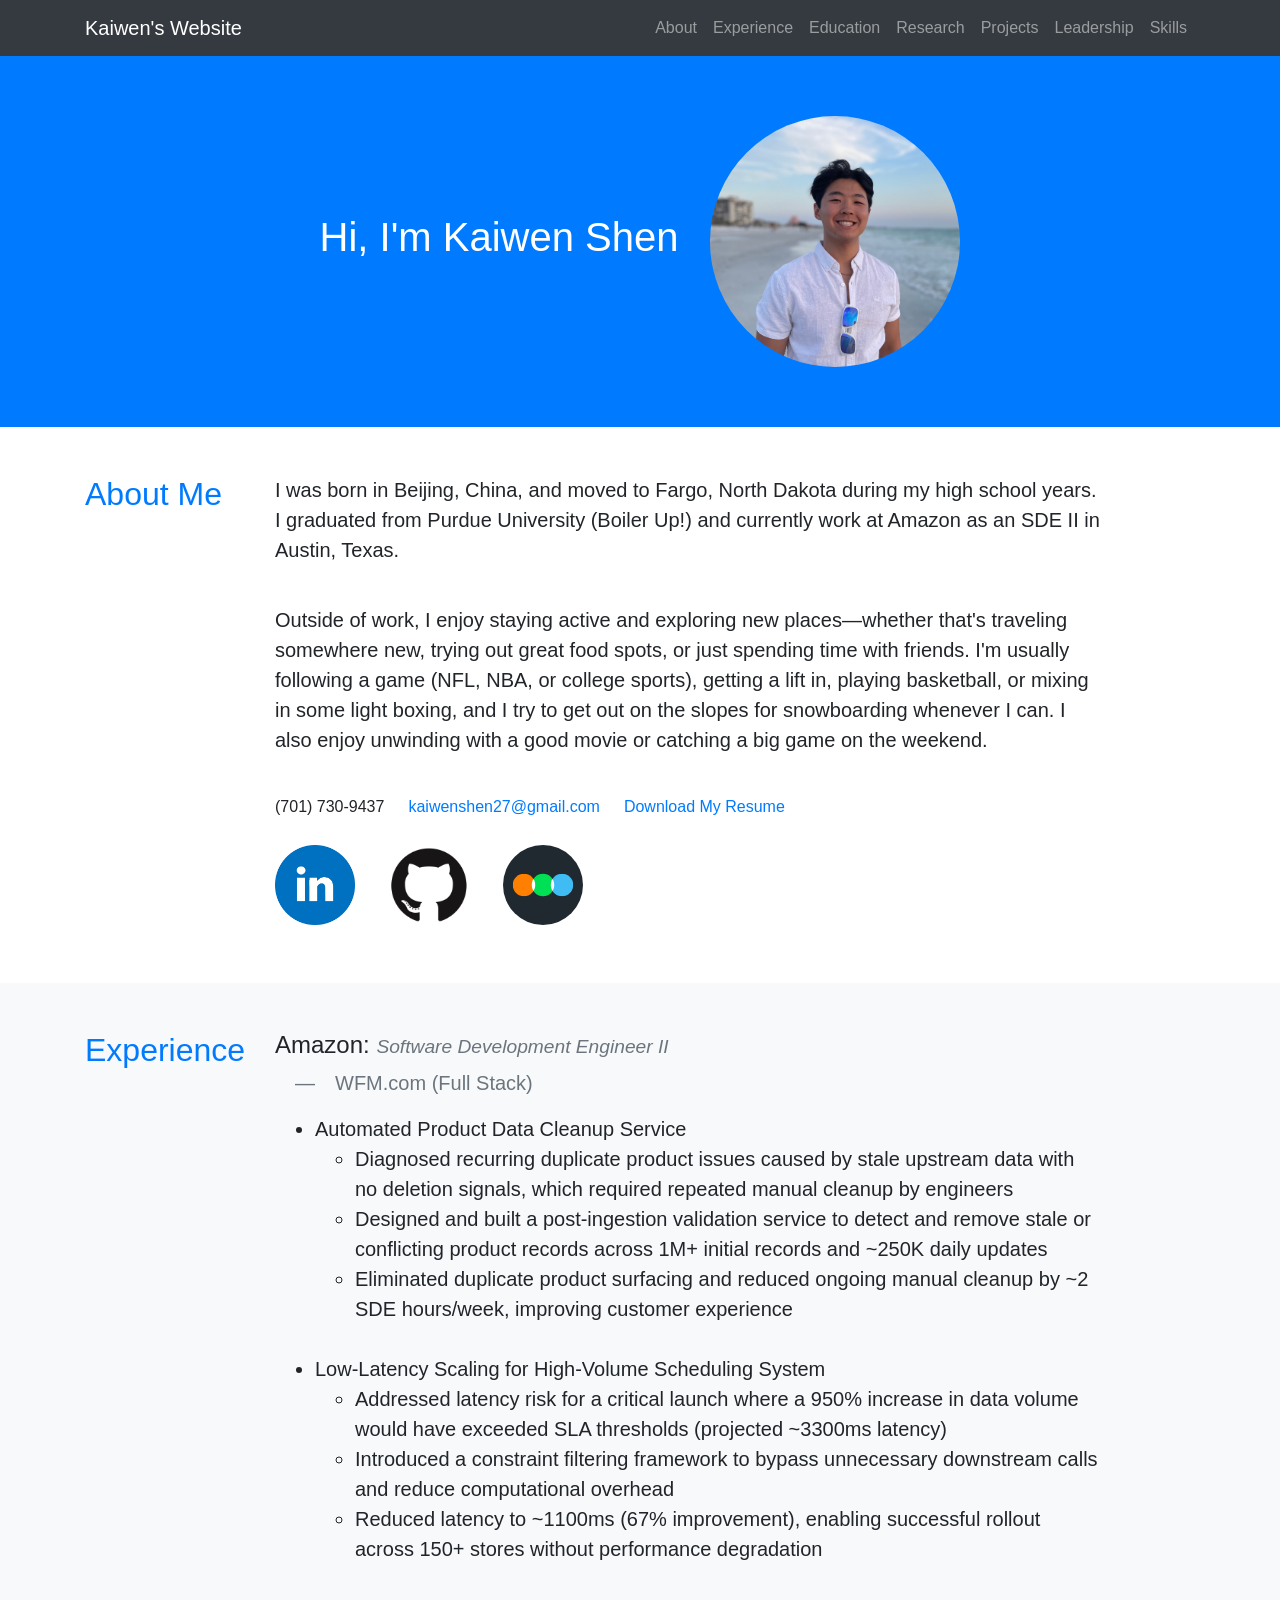
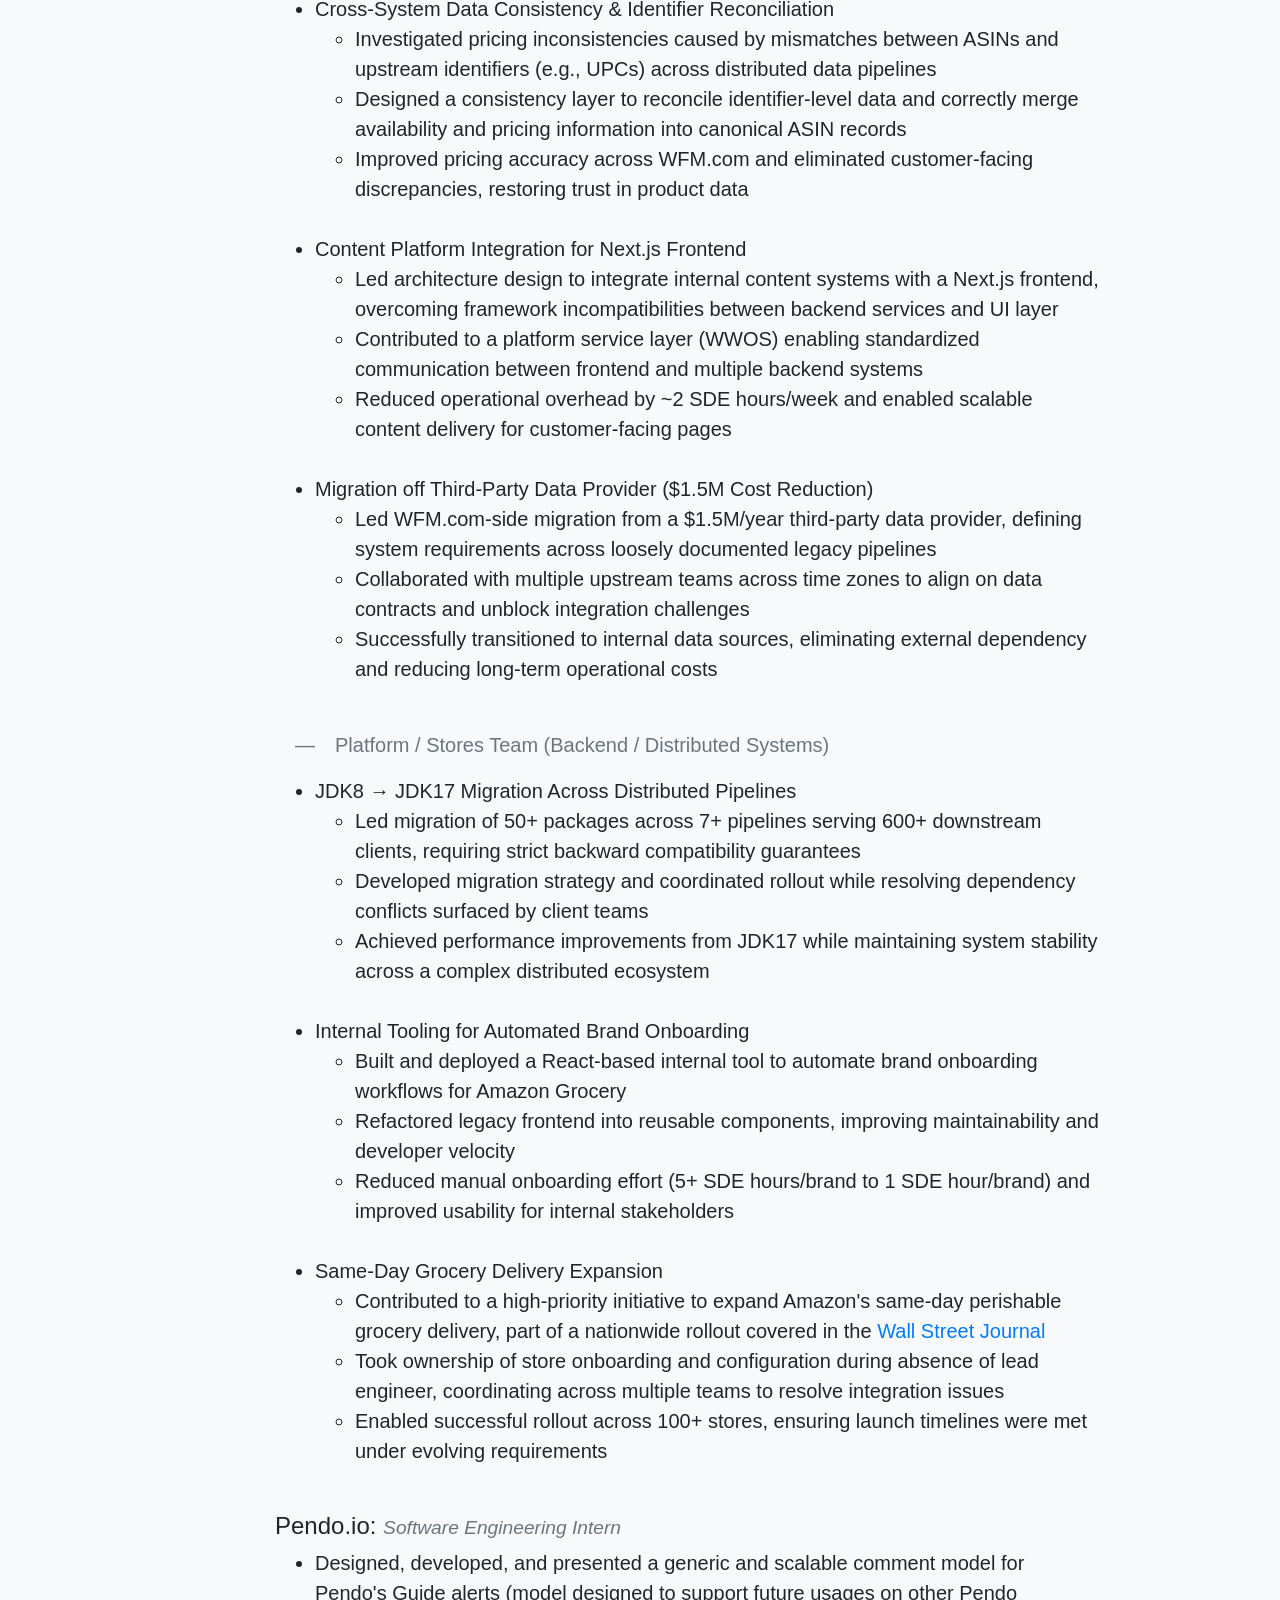
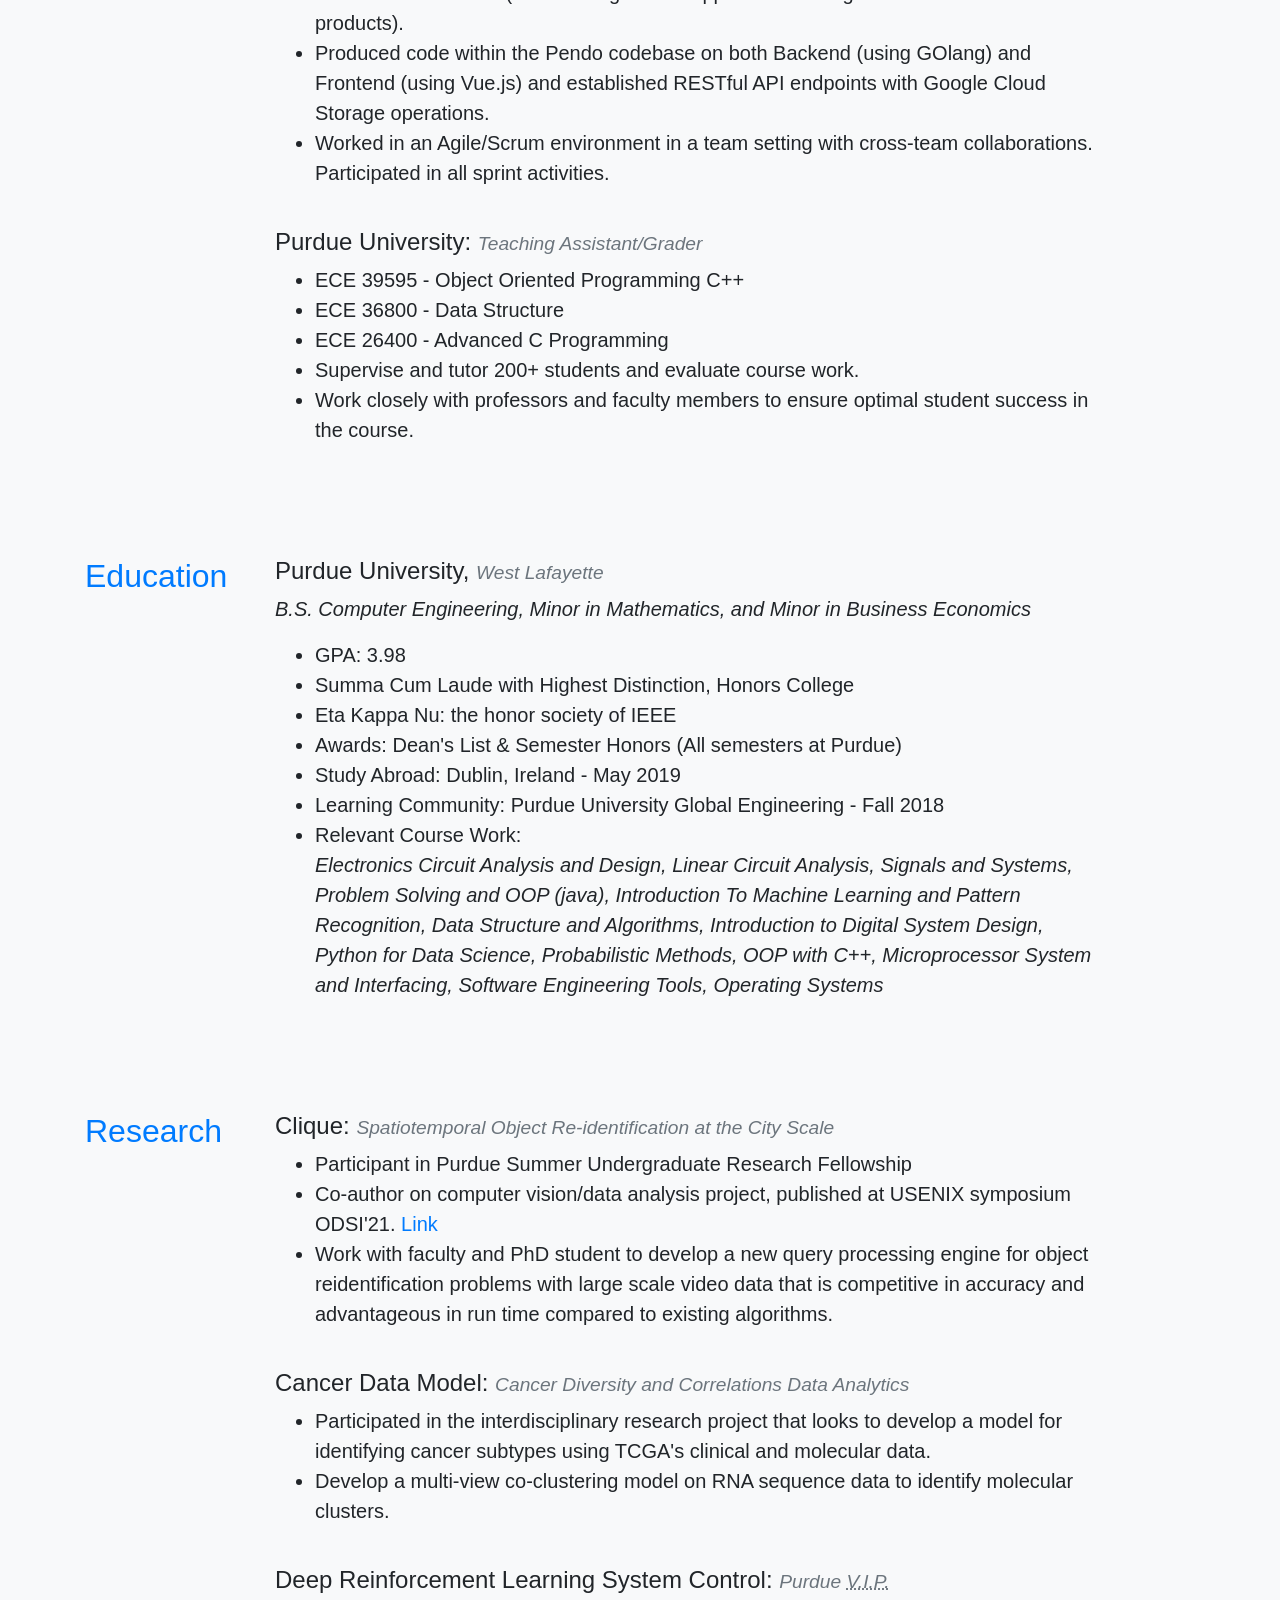
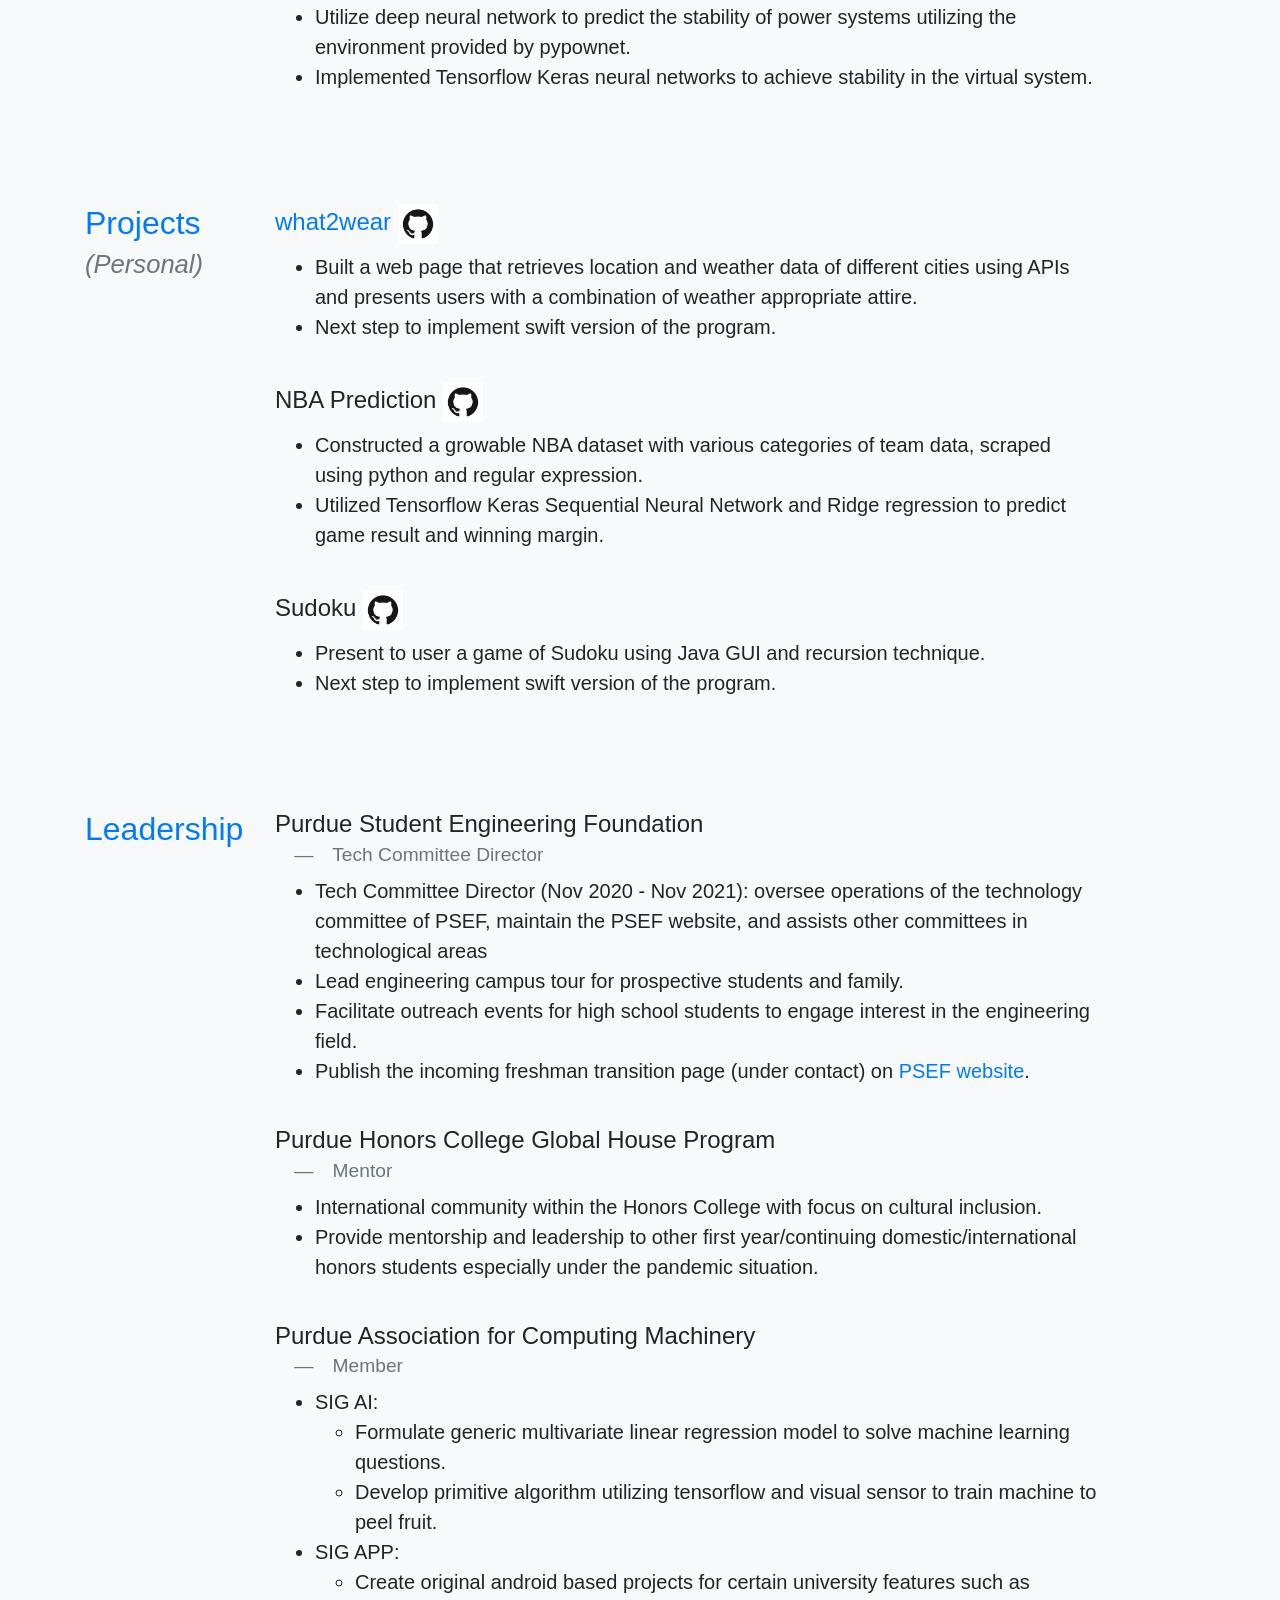
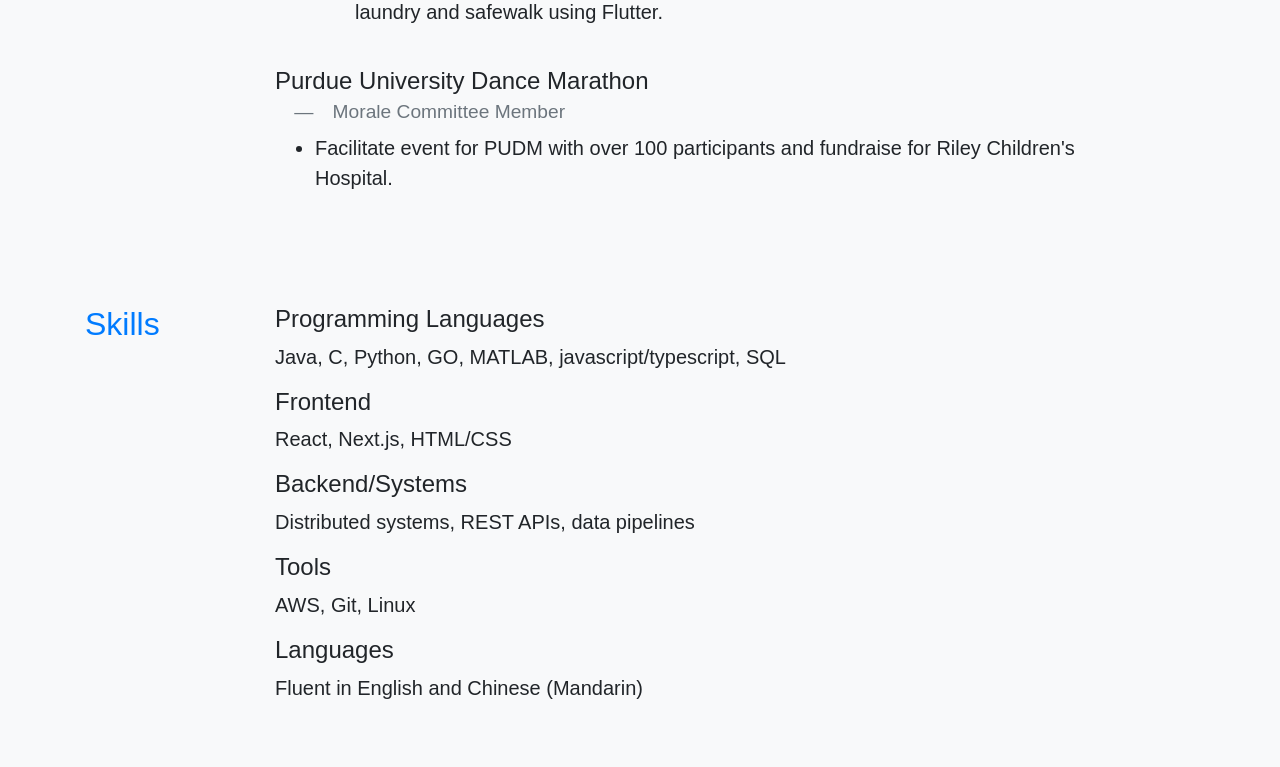
==== commit 8577bdaa: "Update website" ====
--- a/index.html
+++ b/index.html
@@ -2,321 +2,44 @@
 <html lang="en">
 
 <head>
-
   <meta charset="utf-8">
   <meta name="viewport" content="width=device-width, initial-scale=1">
   <meta name="description" content="">
   <meta name="author" content="">
-
   <title>Kaiwen Shen</title>
-
-  <!-- Bootstrap core CSS -->
   <link href="style/bootstrap.min.css" rel="stylesheet">
   <link href="style/index.css" rel="stylesheet">
-  <!-- Custom styles for this template -->
   <link href="style/scrolling-nav.css" rel="stylesheet">
-
 </head>
 
 <body id="page-top">
+  <div id="nav"></div>
+  <div id="header"></div>
+  <div id="about"></div>
+  <div id="experience"></div>
+  <div id="education"></div>
+  <div id="research"></div>
+  <div id="projects"></div>
+  <div id="leadership"></div>
+  <div id="skills"></div>
 
-  <!-- Navigation -->
-  <nav class="navbar navbar-expand-lg navbar-dark bg-dark fixed-top" id="mainNav">
-    <div class="container">
-      <a class="navbar-brand js-scroll-trigger" href="#page-top">Kaiwen's Website</a>
-      <button class="navbar-toggler" type="button" data-toggle="collapse" data-target="#navbarResponsive" aria-controls="navbarResponsive" aria-expanded="false" aria-label="Toggle navigation">
-        <span class="navbar-toggler-icon"></span>
-      </button>
-      <div class="collapse navbar-collapse" id="navbarResponsive">
-        <ul class="navbar-nav ml-auto">
-          <li class="nav-item">
-            <a class="nav-link js-scroll-trigger" href="#about">About</a>
-          </li>
-          <li class="nav-item">
-            <a class="nav-link js-scroll-trigger" href="#education">Education</a>
-          </li>
-          <li class="nav-item">
-            <a class="nav-link js-scroll-trigger" href="#experience">Experience</a>
-          </li>
-          <li class="nav-item">
-            <a class="nav-link js-scroll-trigger" href="#research">Research</a>
-          </li>
-          <li class="nav-item">
-            <a class="nav-link js-scroll-trigger" href="#projects">Projects</a>
-          </li>
-          <li class="nav-item">
-            <a class="nav-link js-scroll-trigger" href="#leadership">Leadership</a>
-          </li>
-          <li class="nav-item">
-            <a class="nav-link js-scroll-trigger" href="#skills">Skills</a>
-          </li>
-        </ul>
-      </div>
-    </div>
-  </nav>
-
- 
-  <header class="bg-primary text-white">
-    <!--<aside><a href="js/myPic.JPG">
-          <img src="js/myPic.JPG" atl="profile image" width = 300 align="right">
-          </a></aside>-->
-    <div class="header-container text-center">
-      <h1 class="intro"> Hi, I'm Kaiwen Shen</h1>
-      <img style="border-radius: 100%;"src="files/profile.jpg" atl="profile image" width=250>
-    </div>
-  </header>
-
-  <section id="about">
-    <div class="container">
-      <div class="row">
-        <h2 class="text-primary">About me: </h2>
-        <div class="col-lg-8 mx-auto">
-          <p class="lead">I was born in Beijing, China, and moved to the Fargo, North Dakota during my high school years. 
-            I graduated from Purdue University (Boiler Up!) and currently work at Amazon as an SDE II in Austin, Texas. </p>
-          <br>
-          <table cellpadding="5" width="800">
-            <thead>
-              <tr>
-                <th>(701)730-9437<emsp></th>
-                <th><a href="mailto:kaiwenshen27@gmail.com">kaiwenshen27@gmail.com</a><emsp></th>
-              </tr>
-              <tr>
-                <th><a href="https://www.linkedin.com/in/kaiwenshen1/" target = "_blank"><img src="files/LinkedIn.png" alt = "linkedin logo"width="80"></a><emsp></th>
-                <th><a href="https://github.com/k-shen" target = "_blank"><img src="files/github.png" alt="github logo" width="100"></a></th>
-              </tr>
-              <tr>
-                <th><span class="text-secondary"><a href="files/KaiwenShen0821.pdf" download>Download My Resume</a></span><emsp></th>
-              </tr>
-            </thead>
-          </table>
-        </div>
-      </div>
-    </div>
-  </section>
-
-  <section id="education" class="bg-light">
-    <div class="container">
-      <div class="row">
-        <h2 class="text-primary">Education:</h2>
-        <div class="col-lg-8 mx-auto">
-          <div class="lead">
-            <h4>Purdue University, <em><small class="text-secondary">West Lafayette</small></em></h4>
-            <p class="text-left"><em>B.S. Computer Engineering, Minor in Mathematics, and Minor in Business Economics</em></p>
-            <div class="lead">
-              <ul>
-                <li>GPA: 3.98</li>
-                <li>Honors College</li>
-                <li>Eta Kappa Nu: the honor society of IEEE</li>
-                <li>Awards:  Dean’s List & Semester Honors (All semesters at Purdue)</li>
-                <li>Study Abroad:  Dublin, Ireland - May 2019</li>
-                <li>Learning Community:  Purdue University Global Engineering - Fall 2018</li>
-                <li>Relevant Course Work: </li>
-                <p><em>Electronics Circuit Analysis and Design, Linear Circuit Analysis, Signals and Systems, Problem Solving and OOP (java), 
-                Introduction To Machine Learning and Pattern Recognition, Data Structure and Algorithms, Introduction to Digital System Design, Python for Data Science, 
-                Probabilistic Methods, OOP with C++, Microprocessor System and Interfacing, Software Engineering Tools, Operating Systems</em></p>
-              </ul>
-            </div>
-          </div>
-        </div>
-      </div>
-    </div>
-  </section>
-
-  <section id="experience" class="bg-light">
-    <div class="container">
-      <div class="row">
-        <h2 class="text-primary">Experience:</h2>
-        <div class="col-lg-8 mx-auto">
-          <div class="lead">
-            <h4>Pendo.io:  <em><small class="text-secondary">Software Engineering Intern</small></em></h4>
-            <ul>
-              <li>Designed, developed, and presented a generic and scalable comment model for Pendo’s Guide alerts (model designed to support future usages on other Pendo products).</li>
-              <li>Produced code within the Pendo codebase on both Backend (using GOlang) and Frontend (using Vue.js) and established RESTful API endpoints with Google Cloud Storage operations.</li>
-              <li>Worked in an Agile/Scrum environment in a team setting with cross-team collaborations. Participated in all sprint activities.</li>
-            </ul>
-          </div>
-          <br>
-          <div class="lead">
-            <h4>Purdue University:  <em><small class="text-secondary">Teaching Assistant/Grader</small></em></h4>
-            <ul>
-              <li>ECE 39595 - Object Oriented Programming C++ </li>
-              <li>ECE 36800 - Data Structure </li>
-              <li>ECE 26400 - Advanced C Programming </li> 
-              
-              <ul>
-                <li>Supervise and tutor 200+ students and evaluate course work.</li>
-                <li>Work closely with professors and faculty members to ensure optimal student success in the course. </li>
-          </div>
-        </div>
-      </div>
-    </div>
-  </section>
-
-  <section id="research" class="bg-light">
-    <div class="container">
-      <div class="row">
-        <h2 class="text-primary">Research:</h2>
-        <div class="col-lg-8 mx-auto">
-          <div class="lead">
-            <h4><a href="https://arxiv.org/abs/2012.09329" target = "_blank">Clique</a>: <em><small class="text-secondary">Spatiotemporal Object Re-identification at the City Scale</small></em></h4>
-            <ul>
-              <li>Participant in Purdue Summer Undergraduate Research Fellowship</li>
-              <li>Co-author on computer vision/data analysis project, published at USENIX symposium ODSI’21.</li>
-              <li>Work with faculty and PhD student to develop a new query processing engine for object reidentification problems with large scale video data that is competitive in accuracy and advantageous in run time compared to existing algorithms.</li>
-            </ul>
-          </div>
-          <br>
-          <div class="lead">
-            <h4>Cancer Data Model: <em><small class="text-secondary">Cancer Diversity and Correlations Data Analytics</small></em></h4>
-            <ul>
-              <li>Participated in the interdisciplinary research project that looks to develop a model for identifying cancer subtypes using TCGA’s clinical and molecular data.</li>
-              <li>Develop a multi-view co-clustering model on RNA sequence data to identify molecular clusters.</li>
-            </ul>
-          </div>
-          <br>
-          <div class="lead">
-            <h4>Deep Reinforcement Learning System Control: <em><small class="text-secondary">Purdue <abbr title="Vertically Integrated Project">V.I.P.</abbr></small></em></h4>
-            <ul>
-              <li>Utilize deep neural network to predict the stability of power systems utilizing the environment provided by pypownet. </li>
-              <li>Implemented Tensorflow Keras neural networks to achieve stability in the virtual system.</li>
-            </ul>
-          </div>
-        </div>
-      </div>
-    </div>
-  </section>
-
-
-  <section id="projects" class="bg-light">
-    <div class="container">
-      <div class="row">
-        <h2 class="text-primary">Projects: <br><em><small class="text-secondary">(Personal)</small></em></h2>
-        <div class="col-lg-8 mx-auto">
-          <div class="lead">
-            <h4><a href='http://www.kaiwenshen.com/what2wear/' target = "_blank">what2wear</a>  <a href="https://github.com/k-shen/what2wear" target = "_blank"><img src="files/github.png" width="40" class="text-center"></a></h4>
-            <ul>
-              <li>Built a web page that retrieves location and weather data of different cities using APIs and presents users with a combination of weather appropriate attire.</li>
-              <li>Next step to implement swift version of the program. </li>
-            </ul>
-          </div>
-
-          <br>
-          <div class="lead">
-            <h4>NBA Prediction  <a href="https://github.com/k-shen/NBA_pred" target = "_blank"><img src="files/github.png" width="40" class="text-center"></a></h4>
-            <ul>
-              <li>Constructed a growable NBA dataset with various categories of team data, scraped using python and regular expression.</li>
-              <li>Utilized Tensorflow Keras Sequential Neural Network and Ridge regression to predict game result and winning margin. </li>
-            </ul>
-          </div>
-
-          <br>
-          <div class="lead">
-            <h4>Sudoku  <a href="https://github.com/k-shen/Sudoku" target = "_blank"><img src="files/github.png" width="40" class="text-center"></a></h4>
-            <ul>
-              <li>Present to user a game of Sudoku using Java GUI and recursion technique. </li>
-              <li>Next step to implement swift version of the program. </li>
-            </ul>
-          </div>
-        </div>
-      </div>
-    </div>
-  </section>
-
-  <section id="leadership" class="bg-light">
-<div class="container">
-      <div class="row">
-        <h2 class="text-primary">Leadership:</h2>
-        <div class="col-lg-8 mx-auto">
-          <div class="lead">
-            <h4>Purdue Student Engineering Foundation<br><small class="text-secondary">&emsp;&#8212;&emsp;Tech Committee Director</small></em></h4>
-            <ul>
-              <li>Tech Committee Director (since Nov. 2020): oversee operations of the technology committee of PSEF, maintain the PSEF website, and assists other committees in technological areas</li>
-              <li>Lead engineering campus tour for prospective students and family.</li>
-              <li>Facilitate outreach events for high school students to engage interest in the engineering field.</li>
-              <li>Publish the incoming freshman transition page (under contact) on <a href="https://engineering.purdue.edu/PSEF/" target = "_blank">PSEF website</a>.</li>
-            </ul>
-          </div>
-          <br>
-
-          <div class="lead">
-            <h4>Purdue Honors College Global House Program<br><small class="text-secondary">&emsp;&#8212;&emsp;Mentor</small></em></h4>
-            <ul>
-              <li>International community within the Honors College with focus on cultural inclusion.</li>
-              <li>Provide mentorship and leadership to other first year/continuing domestic/international honors students especially under the pandemic situation. </li>
-            </ul>
-          </div>
-          <br>
-
-          <div class="lead">            
-            <h4>Purdue Association for Computing Machinery<br><small class="text-secondary">&emsp;&#8212;&emsp;Member</small></em></h4>
-            <ul>
-              <li><strong>SIG AI:</strong> 
-              <ul>
-                <li>
-                  Formulate generic multivariate linear regression model to solve machine learning questions.
-                </li>
-                <li>Develop primitive algorithm utilizing tensorflow and visual sensor to train machine to peel fruit. </li>
-              </ul>
-              
-              <li><strong>SIG APP:</strong> 
-                <ul>
-                <li>
-                  Create original android based projects for certain university features such as laundry and safewalk using Flutter. 
-                </li>
-                </ul>
-              </li>
-            </ul>
-          </div>
-          <br>
-          <div class="lead">
-            <h4>Purdue University Dance Marathon<br><small class="text-secondary">&emsp;&#8212;&emsp;Morale Committee Member</small></em></h4>
-            <ul>
-              <li>Facilitate event for PUDM with over 100 participants and fundraise for Riley Children's Hospital. </li>
-            </ul>
-          </div>
-        </div>
-      </div>
-    </div>
-  </section>
-
-  <section id="skills" class="bg-light">
-    <div class="container">
-      <div class="row">
-        <h2 class="text-primary">Skills:</h2>
-        <div class="col-lg-8 mx-auto">
-          
-            <h4>Programming Languages & Tools: </h4><p>Java, C, Python, GO, MATLAB, javascript, Swift, HTML/CSS, SQL/sqlite, C++, React.js, Vue.js, flask, Git, shell, JIRA/Confluence, LTSpice</p>
-            <br>
-            <h4>Technical Skills: </h4><p>Data Structure and Algorithms, REST API, Object Oriented Programming, Data Analysis, Machine Learning, Circuit Analysis</p>
-            <br>
-            <h4>Languages: </h4><p>Fluent in English and Chinese (Mandarian)</p>
-            <br>
-            <h4>Soft Skills:</h4><p>Communication, intercultural, teaming, problem solving, public speaking, time management</p>
-          </ul>
-        </div>
-      </div>
-    </div>
-  </section>
-  <!-- Footer -->
-  <!--/
-  <footer class="py-5 bg-dark">
-    <div class="container">
-      <p class="m-0 text-center text-white">Copyright &copy; Kaiwen-Shen 2019</p>
-    </div>
-    /-->
-    <!-- /.container -->
-  </footer>
-
-  <!-- Bootstrap core JavaScript -->
   <script src="script/jquery.min.js"></script>
   <script src="script/bootstrap.bundle.min.js"></script>
-
-  <!-- Plugin JavaScript -->
   <script src="script/jquery.easing.min.js"></script>
-
-  <!-- Custom JavaScript for this theme -->
-  <script src="script/scrolling-nav.js"></script>
-
+  <script>
+    const partials = ['nav', 'header', 'about', 'experience', 'education','research', 'projects', 'leadership', 'skills'];
+    Promise.all(
+      partials.map(name =>
+        fetch(`sections/${name}.html`)
+          .then(r => r.text())
+          .then(html => document.getElementById(name).innerHTML = html)
+      )
+    ).then(() => {
+      const script = document.createElement('script');
+      script.src = 'script/scrolling-nav.js';
+      document.body.appendChild(script);
+    });
+  </script>
 </body>
 
 </html>
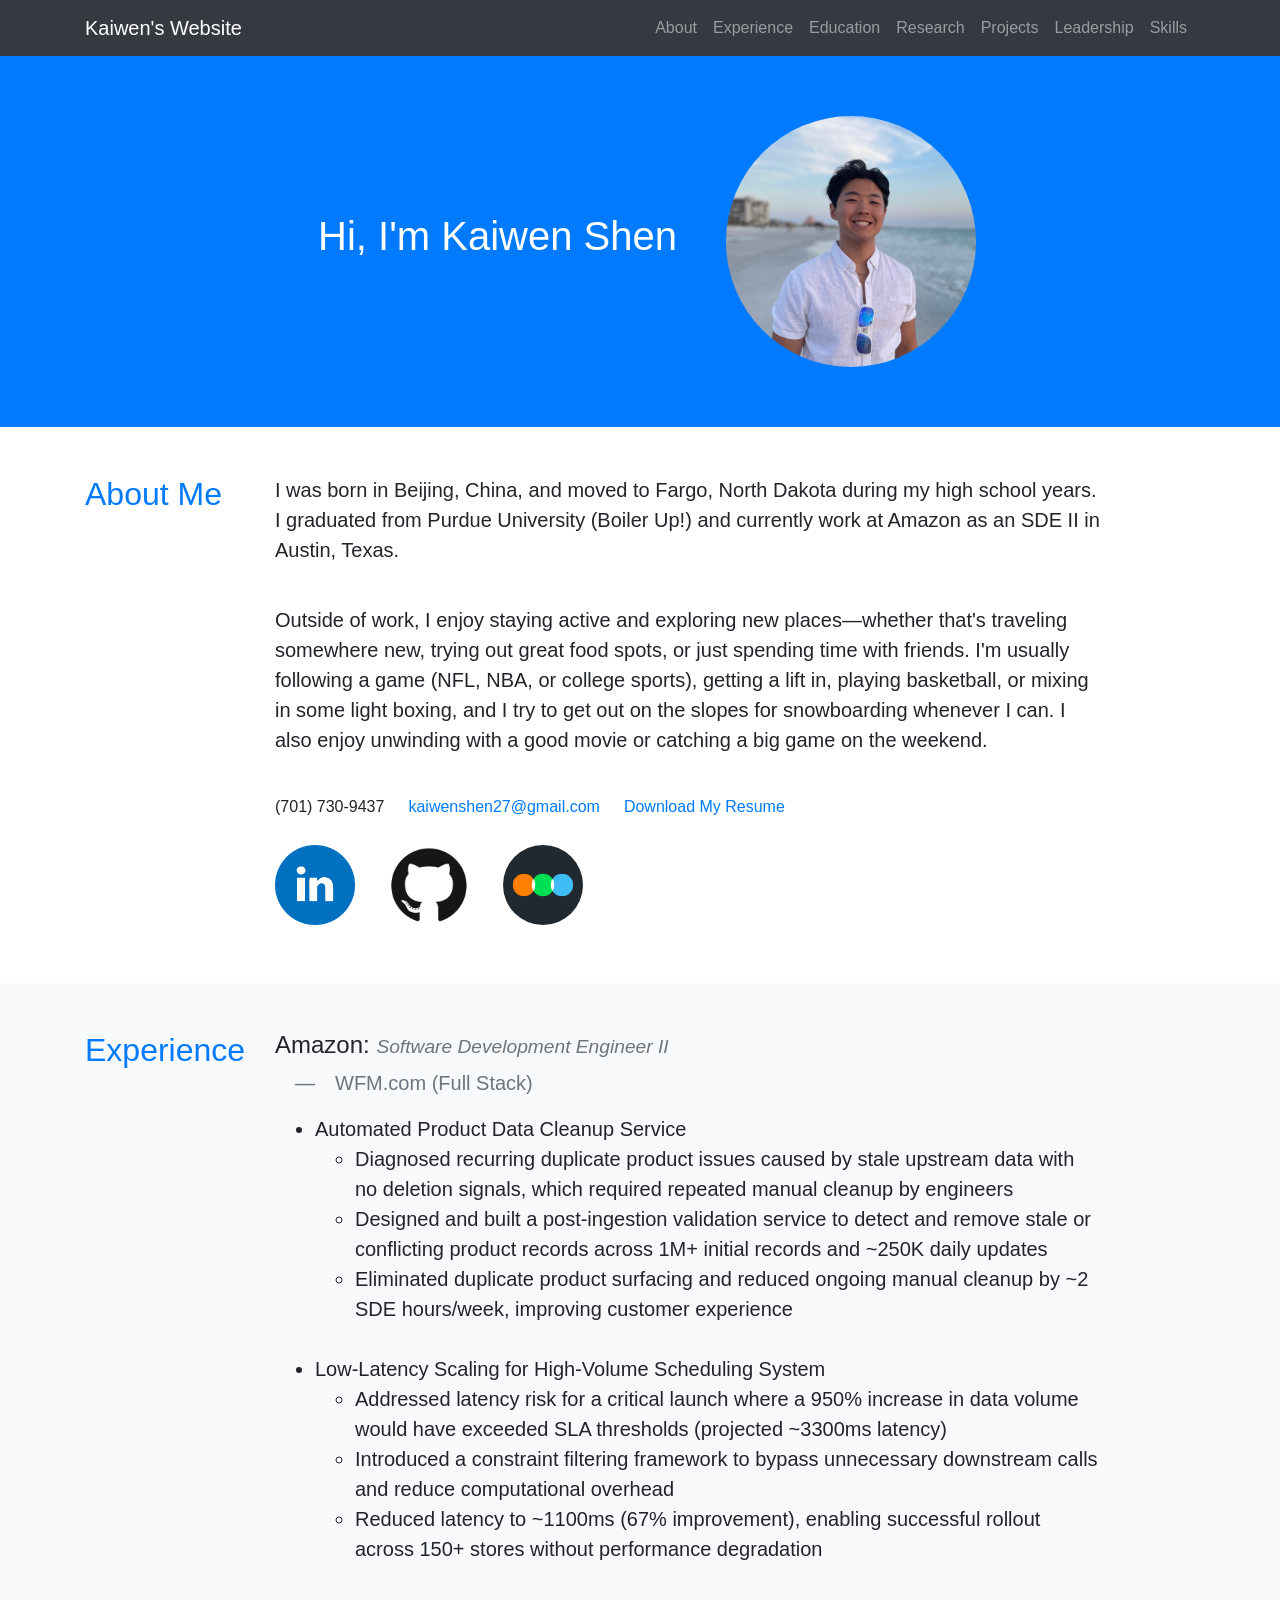
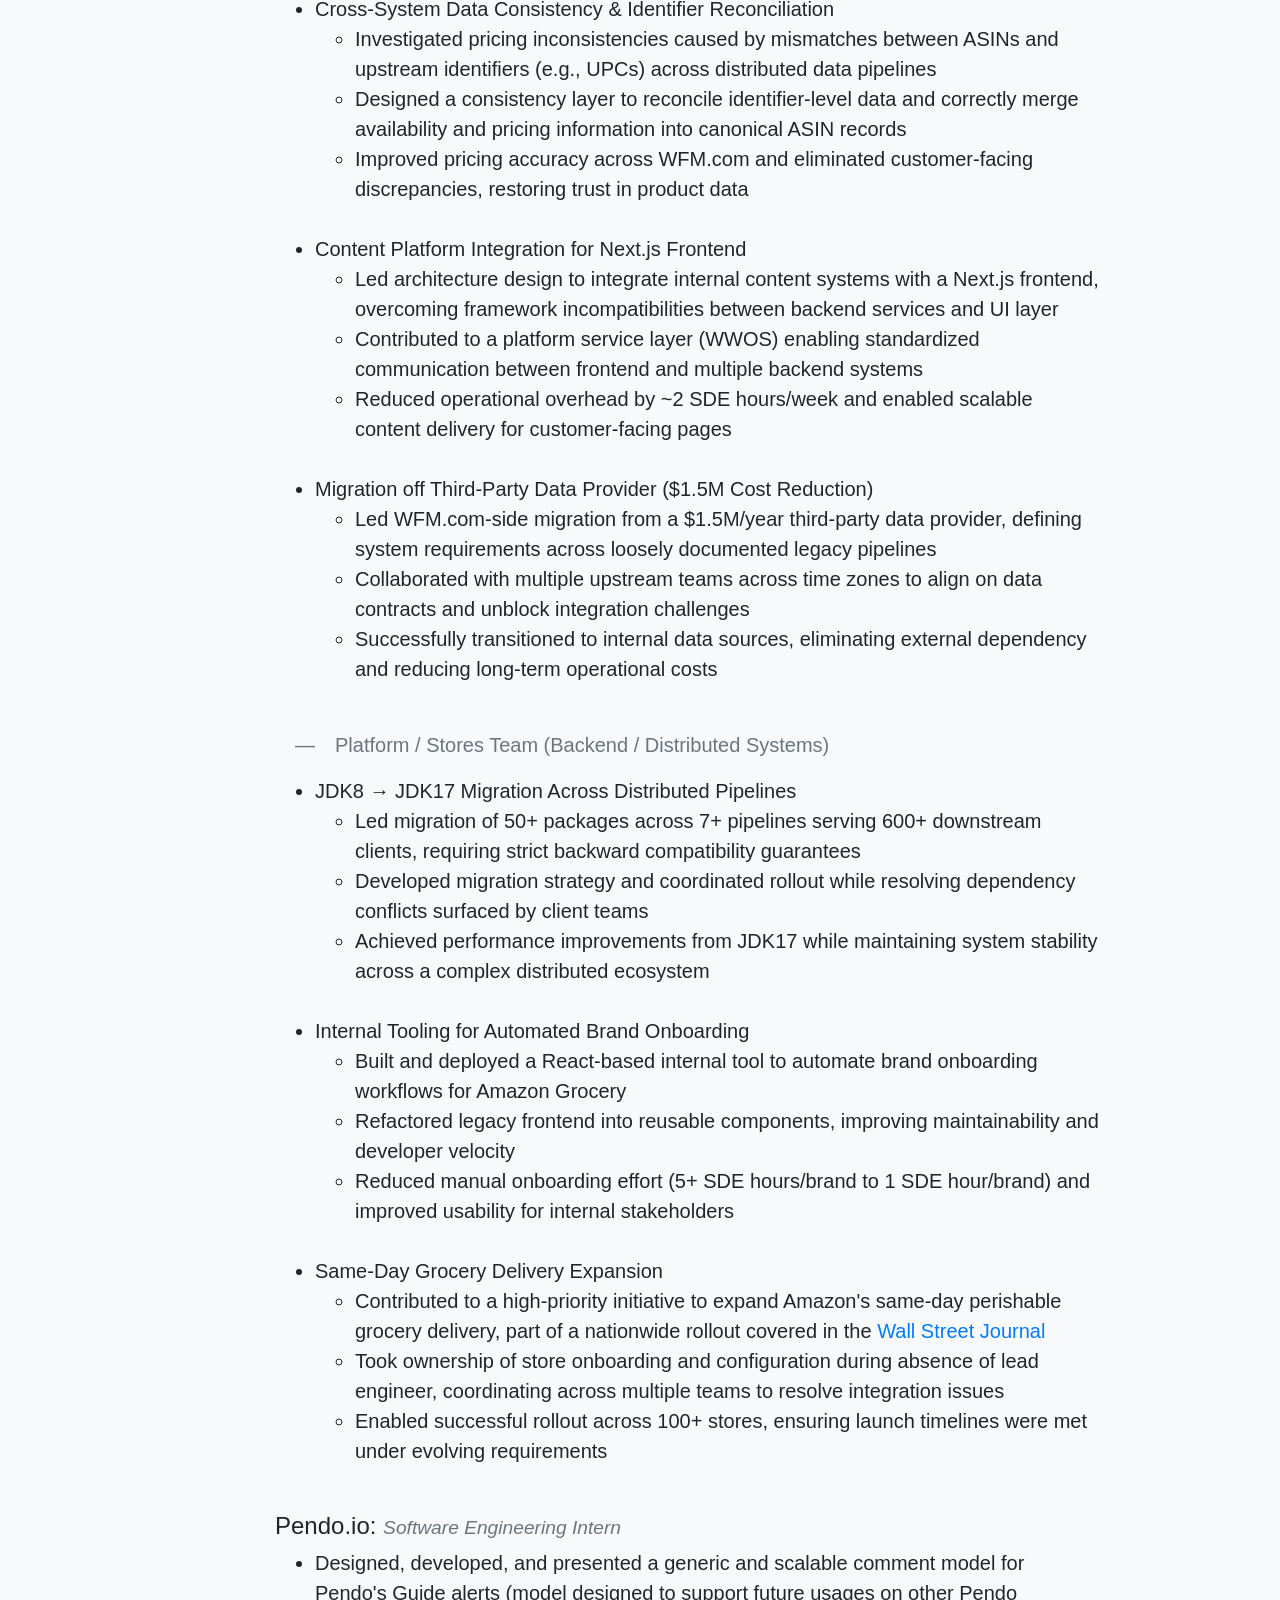
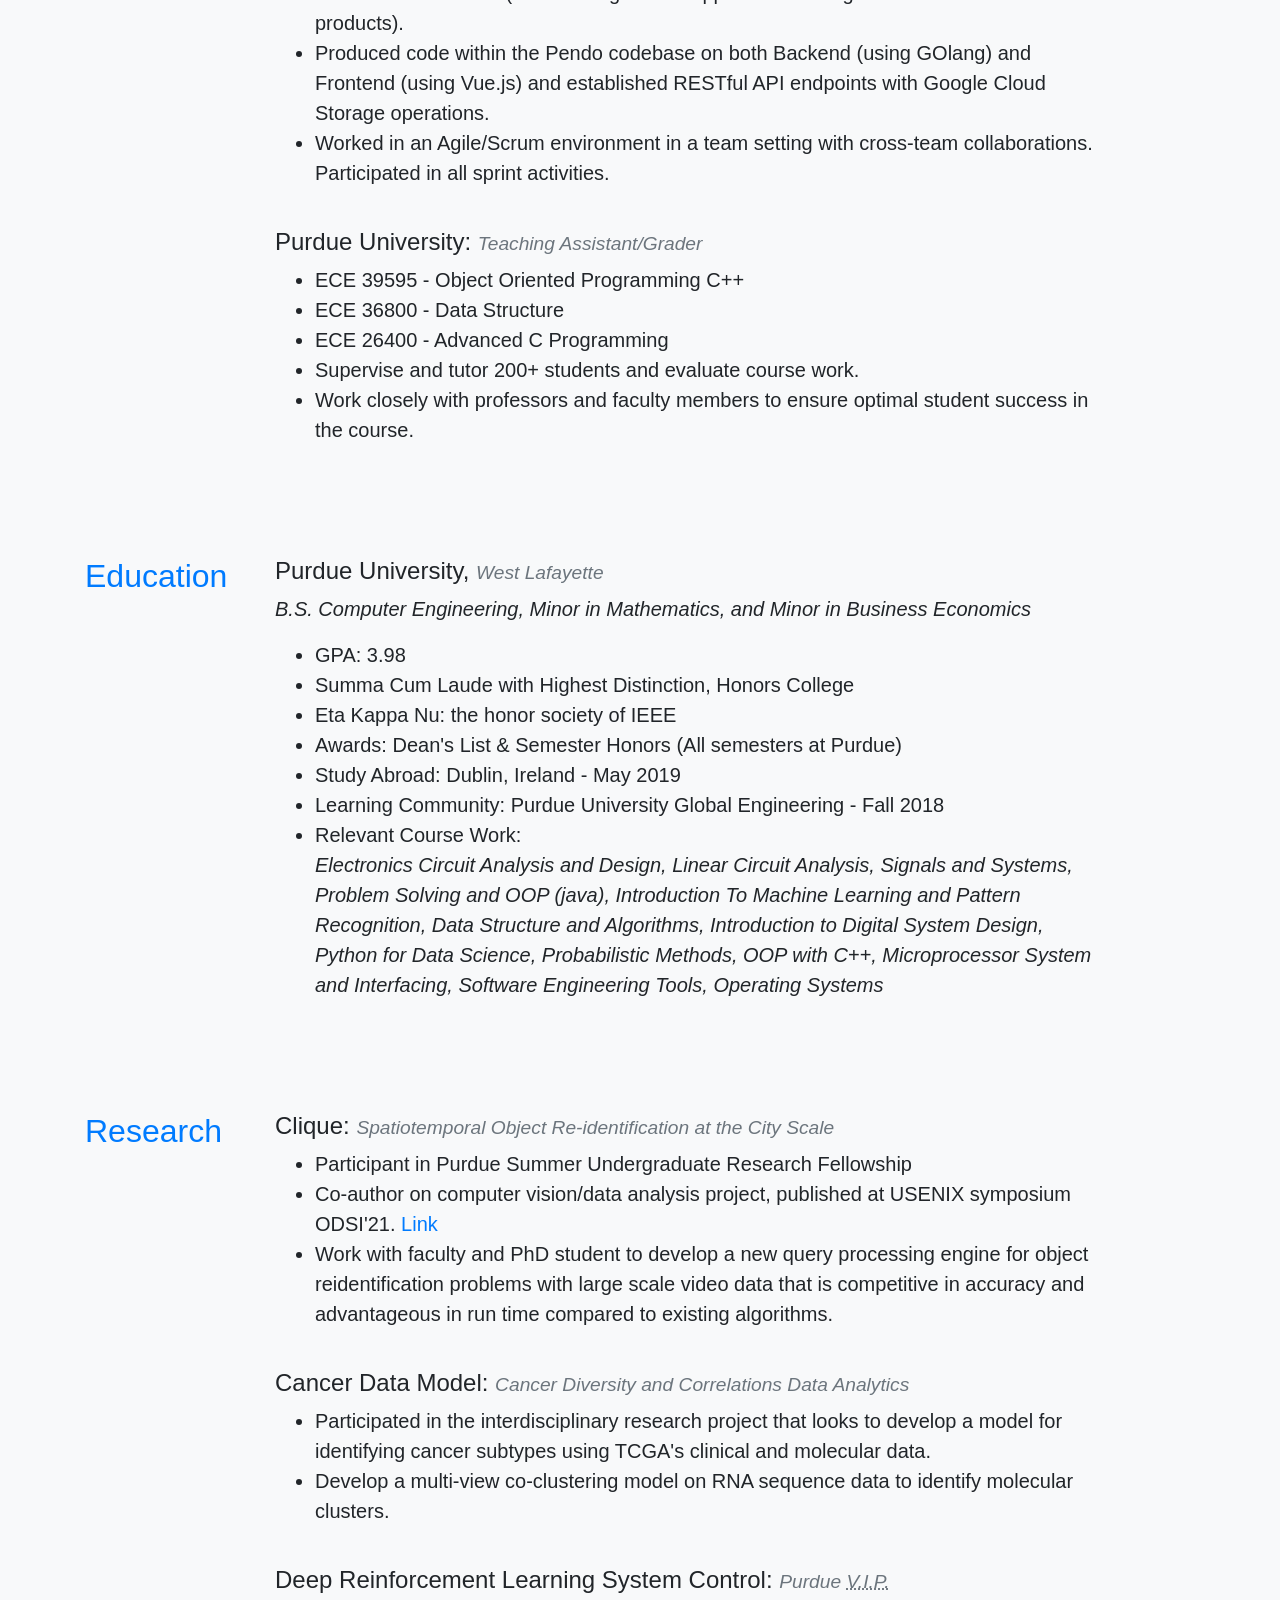
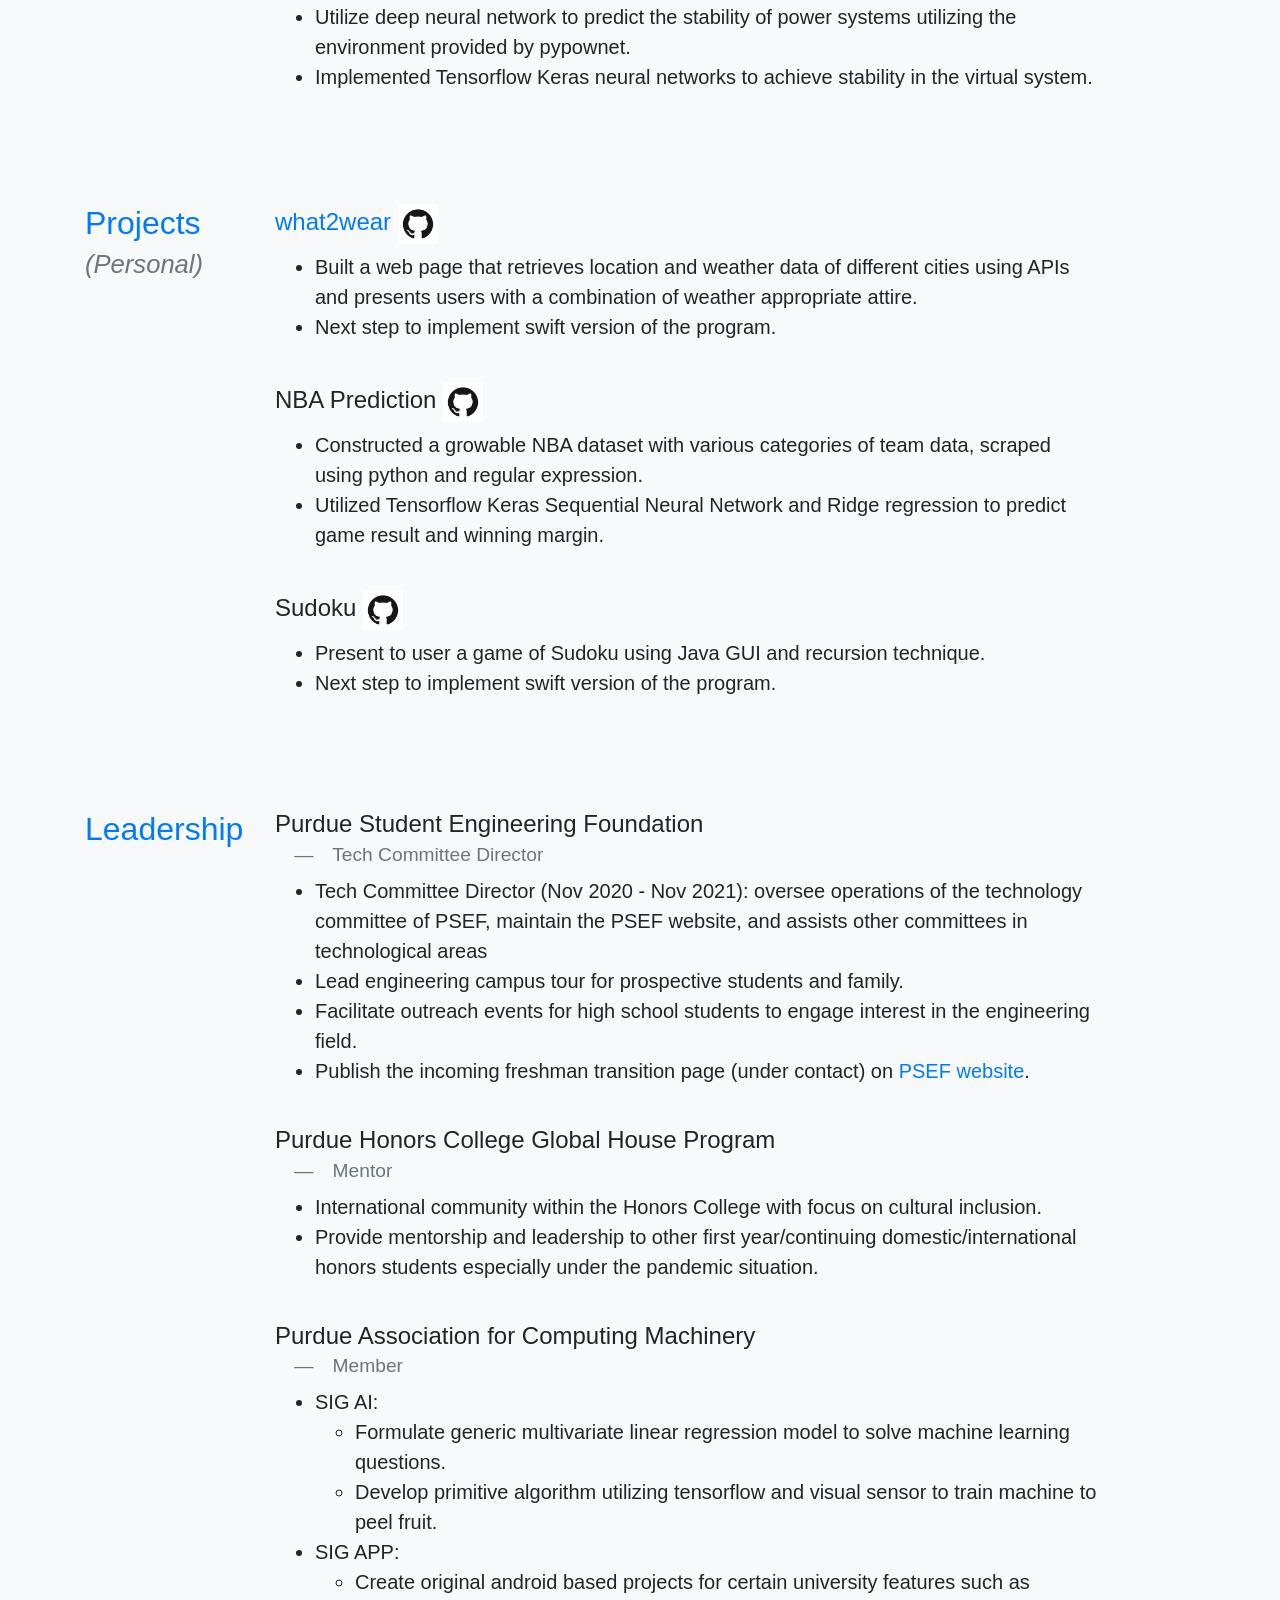
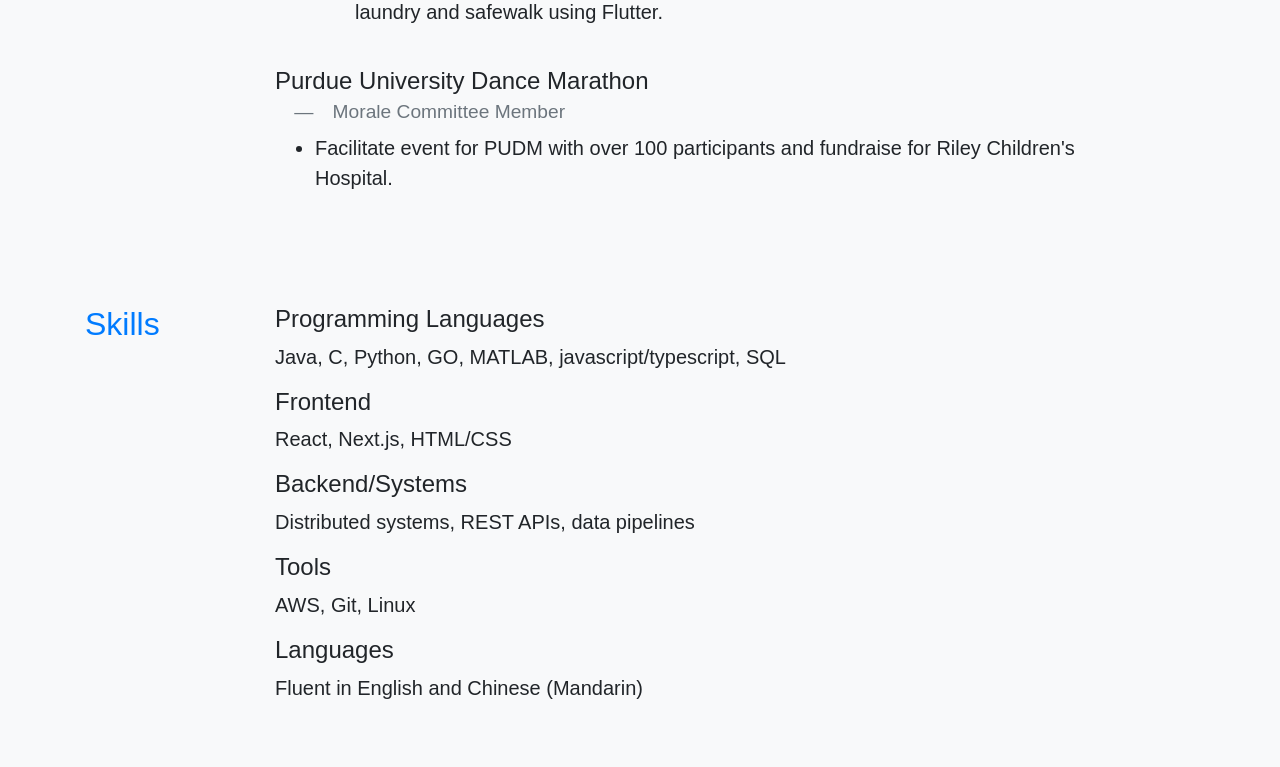
==== commit 73db55e0: "Add favicon" ====
--- a/index.html
+++ b/index.html
@@ -7,6 +7,7 @@
   <meta name="description" content="">
   <meta name="author" content="">
   <title>Kaiwen Shen</title>
+  <link rel="icon" type="image/png" href="files/initials.png">
   <link href="style/bootstrap.min.css" rel="stylesheet">
   <link href="style/index.css" rel="stylesheet">
   <link href="style/scrolling-nav.css" rel="stylesheet">
--- a/style/index.css
+++ b/style/index.css
@@ -14,6 +14,32 @@
 
 h1.intro {
     padding-right: 2rem;
+    margin: 0;
+    width: 19ch;
+    flex-shrink: 0;
+}
+
+.typing {
+    display: inline-block;
+    overflow: hidden;
+    white-space: nowrap;
+
+    border-right: 3px solid white;
+    width: 0;
+
+    animation:
+        typing 1.8s steps(19, end) forwards,
+        blink 0.3s step-end 5 forwards;
+}
+
+@keyframes typing {
+    from { width: 0; }
+    to { width: 100%; }
+}
+
+@keyframes blink {
+    0%, 100% { border-color: transparent; }
+    50% { border-color: white; }
 }
 
 @media (max-width: 768px) {
@@ -22,7 +48,11 @@
     }
 
     h1.intro {
-        padding-right: 0rem;
+        padding-right: 0;
+        white-space: normal;
+        width: auto;
+        animation: none;
+        border-right: none;
     }
 
     img {
